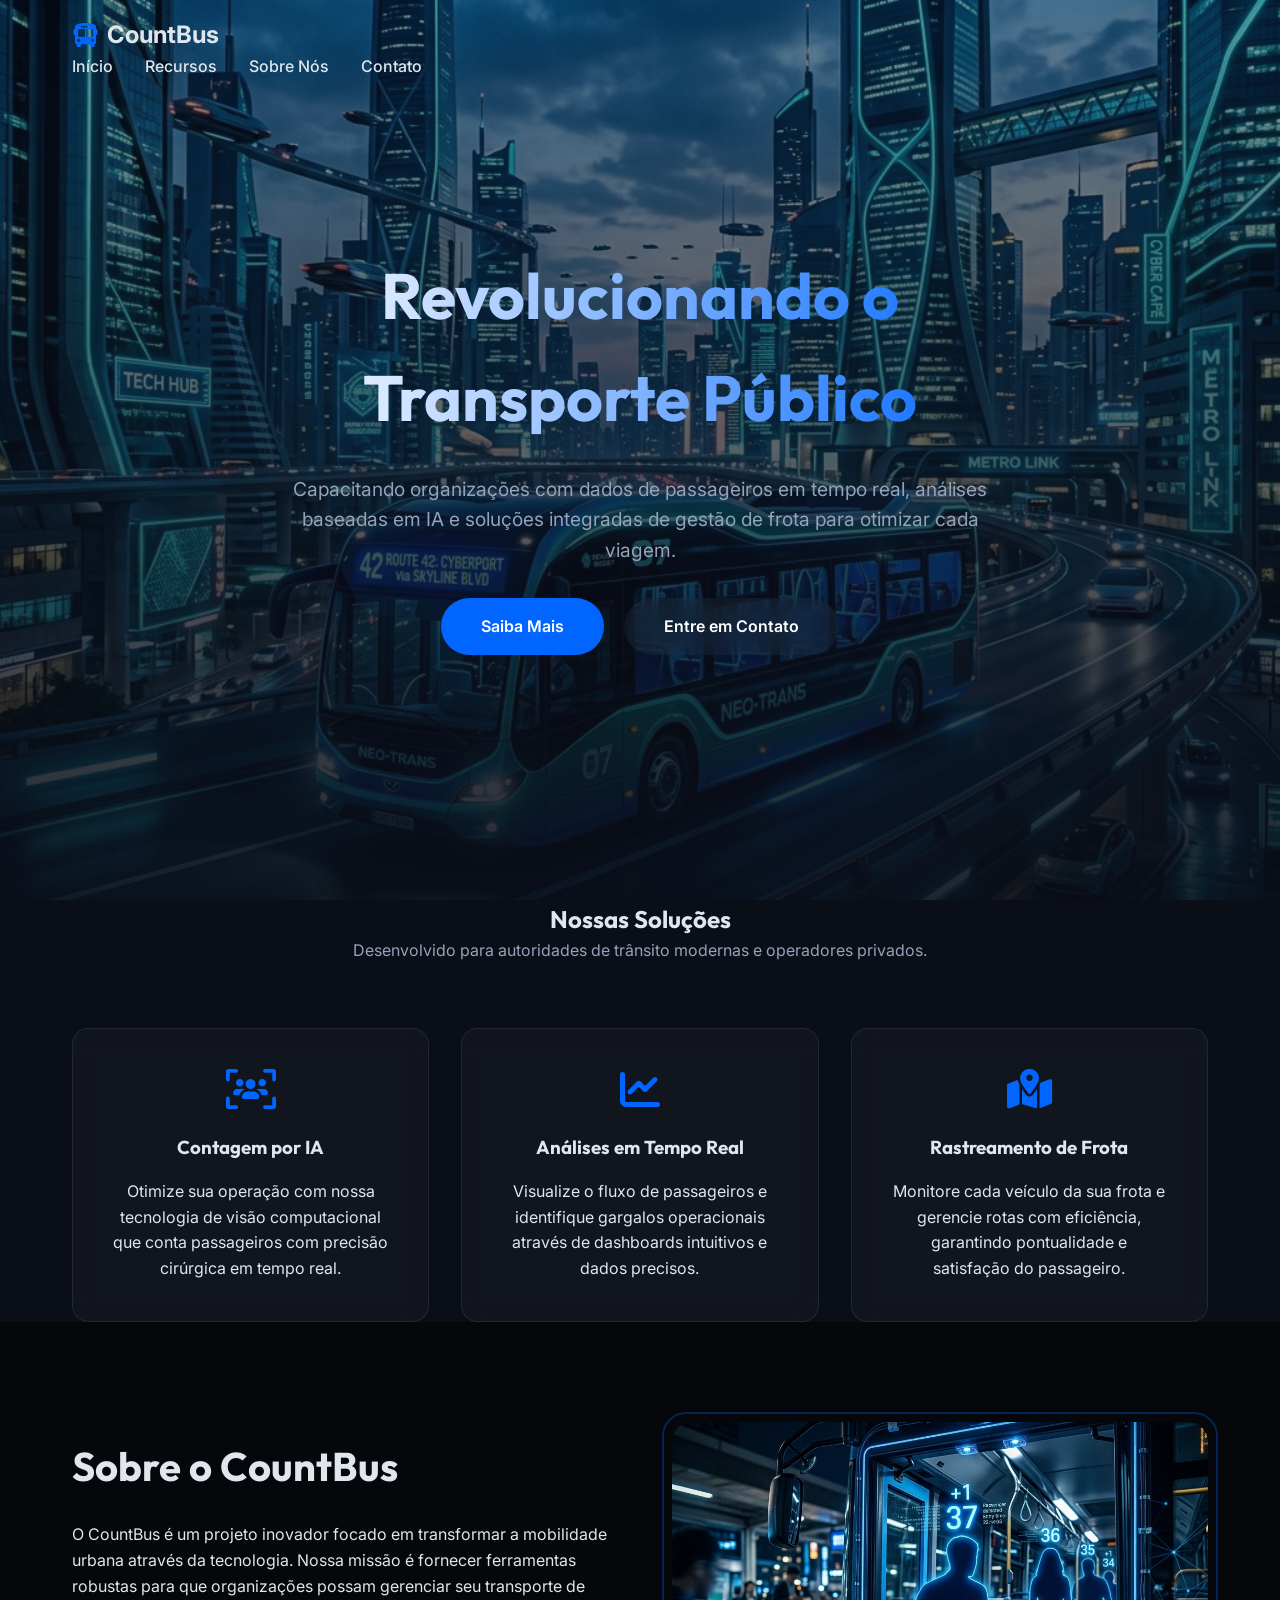
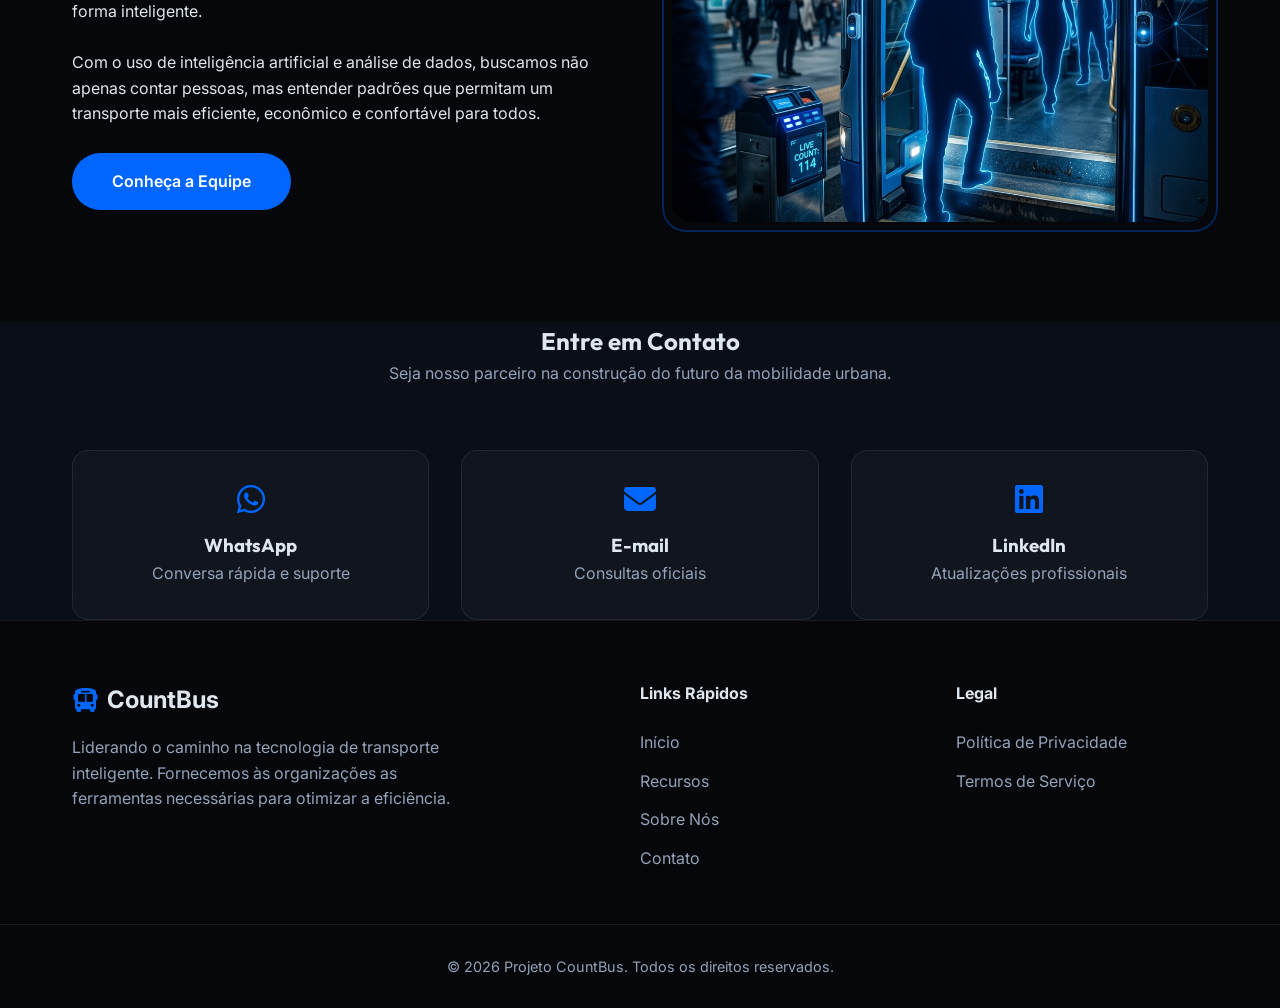
==== index.html @ d59d99fa "feat: initialize CountBus landing page with responsive design, scroll animations, and image carousel" ====
<!DOCTYPE html>
<html lang="pt-br">
<head>
    <meta charset="UTF-8">
    <meta name="viewport" content="width=device-width, initial-scale=1.0">
    <title>CountBus | Soluções Inteligentes de Passageiros para Organizações</title>
    <meta name="description" content="Soluções avançadas de contagem de passageiros e gestão de frotas para organizações de transporte.">
    <link rel="stylesheet" href="style.css">
    <!-- Font Awesome for Icons -->
    <link rel="stylesheet" href="https://cdnjs.cloudflare.com/ajax/libs/font-awesome/6.4.0/css/all.min.css">
</head>
<body>

    <header id="header">
        <div class="container nav">
            <a href="#" class="logo">
                <i class="fas fa-bus"></i>
                <span>Count<span>Bus</span></span>
            </a>
            <ul class="nav-links">
                <li><a href="#home">Início</a></li>
                <li><a href="#features">Recursos</a></li>
                <li><a href="#about">Sobre Nós</a></li>
                <li><a href="#contact">Contato</a></li>
            </ul>
        </div>
    </header>

    <section id="home" class="hero">
        <div class="carousel">
            <div class="carousel-inner">
                <div class="carousel-item active" style="background-image: url('assets/images/bus_tech_city.png')"></div>
                <div class="carousel-item" style="background-image: url('assets/images/dashboard_analytics.png')"></div>
                <div class="carousel-item" style="background-image: url('assets/images/smart_transport_concept.png')"></div>
            </div>
        </div>
        <div class="container hero-content">
            <h1>Revolucionando o Transporte Público</h1>
            <p>Capacitando organizações com dados de passageiros em tempo real, análises baseadas em IA e soluções integradas de gestão de frota para otimizar cada viagem.</p>
            <div class="hero-btns">
                <a href="#features" class="btn">Saiba Mais</a>
                <a href="#contact" class="btn glass" style="margin-left: 1rem; background: var(--glass-bg); color: #fff;">Entre em Contato</a>
            </div>
        </div>
    </section>

    <section id="features" class="container">
        <div style="text-align: center; margin-bottom: 4rem;">
            <h2>Nossas Soluções</h2>
            <p style="color: var(--text-muted);">Desenvolvido para autoridades de trânsito modernas e operadores privados.</p>
        </div>
        <div class="features-grid">
            <div class="feature-card glass">
                <i class="fas fa-users-viewfinder"></i>
                <h3>Contagem por IA</h3>
                <p>Otimize sua operação com nossa tecnologia de visão computacional que conta passageiros com precisão cirúrgica em tempo real.</p>
            </div>
            <div class="feature-card glass">
                <i class="fas fa-chart-line"></i>
                <h3>Análises em Tempo Real</h3>
                <p>Visualize o fluxo de passageiros e identifique gargalos operacionais através de dashboards intuitivos e dados precisos.</p>
            </div>
            <div class="feature-card glass">
                <i class="fas fa-map-location-dot"></i>
                <h3>Rastreamento de Frota</h3>
                <p>Monitore cada veículo da sua frota e gerencie rotas com eficiência, garantindo pontualidade e satisfação do passageiro.</p>
            </div>
        </div>
    </section>

    <section id="about" style="background: var(--darker-bg);">
        <div class="container about-content">
            <div class="about-text">
                <h2>Sobre o CountBus</h2>
                <p>O CountBus é um projeto inovador focado em transformar a mobilidade urbana através da tecnologia. Nossa missão é fornecer ferramentas robustas para que organizações possam gerenciar seu transporte de forma inteligente.</p>
                <br>
                <p>Com o uso de inteligência artificial e análise de dados, buscamos não apenas contar pessoas, mas entender padrões que permitam um transporte mais eficiente, econômico e confortável para todos.</p>
                <br>
                <a href="#contact" class="btn">Conheça a Equipe</a>
            </div>
            <div class="about-image"></div>
        </div>
    </section>

    <section id="contact" class="container">
        <div style="text-align: center; margin-bottom: 4rem;">
            <h2>Entre em Contato</h2>
            <p style="color: var(--text-muted);">Seja nosso parceiro na construção do futuro da mobilidade urbana.</p>
        </div>
        <div class="contact-container">
            <a href="https://wa.me/5511917652794" class="contact-item glass">
                <i class="fab fa-whatsapp"></i>
                <h3>WhatsApp</h3>
                <p style="color: var(--text-muted);">Conversa rápida e suporte</p>
            </a>
            <a href="mailto:count4bus@gmail.com" class="contact-item glass">
                <i class="fas fa-envelope"></i>
                <h3>E-mail</h3>
                <p style="color: var(--text-muted);">Consultas oficiais</p>
            </a>
            <a href="https://www.linkedin.com/in/countbus-undefined-3187743b8/" class="contact-item glass" target="_blank">
                <i class="fab fa-linkedin"></i>
                <h3>LinkedIn</h3>
                <p style="color: var(--text-muted);">Atualizações profissionais</p>
            </a>
        </div>
    </section>

    <footer>
        <div class="container footer-content">
            <div class="footer-info">
                <a href="#" class="logo">
                    <i class="fas fa-bus"></i>
                    <span>Count<span>Bus</span></span>
                </a>
                <p>Liderando o caminho na tecnologia de transporte inteligente. Fornecemos às organizações as ferramentas necessárias para otimizar a eficiência.</p>
            </div>
            <div class="footer-links">
                <h4>Links Rápidos</h4>
                <ul>
                    <li><a href="#home">Início</a></li>
                    <li><a href="#features">Recursos</a></li>
                    <li><a href="#about">Sobre Nós</a></li>
                    <li><a href="#contact">Contato</a></li>
                </ul>
            </div>
            <div class="footer-links">
                <h4>Legal</h4>
                <ul>
                    <li><a href="#">Política de Privacidade</a></li>
                    <li><a href="#">Termos de Serviço</a></li>
                </ul>
            </div>
        </div>
        <div class="footer-bottom">
            <p>&copy; 2026 Projeto CountBus. Todos os direitos reservados.</p>
        </div>
    </footer>

    <script src="script.js"></script>
</body>
</html>
---- style.css ----
@import url('https://fonts.googleapis.com/css2?family=Inter:wght@300;400;600;700&family=Outfit:wght@400;700&display=swap');

:root {
    --primary-blue: #0066ff;
    --secondary-blue: #00d4ff;
    --dark-bg: #0a0e17;
    --darker-bg: #05070a;
    --text-main: #e0e6ed;
    --text-muted: #94a3b8;
    --glass-bg: rgba(255, 255, 255, 0.03);
    --glass-border: rgba(255, 255, 255, 0.08);
    --transition: all 0.3s cubic-bezier(0.4, 0, 0.2, 1);
}

* {
    margin: 0;
    padding: 0;
    box-sizing: border-box;
}

body {
    font-family: 'Inter', sans-serif;
    background-color: var(--dark-bg);
    color: var(--text-main);
    line-height: 1.6;
    overflow-x: hidden;
}

h1, h2, h3 {
    font-family: 'Outfit', sans-serif;
    font-weight: 700;
}

/* Glassmorphism Utility */
.glass {
    background: var(--glass-bg);
    backdrop-filter: blur(12px);
    -webkit-backdrop-filter: blur(12px);
    border: 1px solid var(--glass-border);
    border-radius: 16px;
}

/* Layout */
.container {
    max-width: 1200px;
    margin: 0 auto;
    padding: 0 2rem;
}

section {
    padding: 100px 0;
}

/* Header */
header {
    position: fixed;
    top: 0;
    width: 100%;
    z-index: 1000;
    padding: 1rem 0;
    transition: var(--transition);
}

header.scrolled {
    background: rgba(10, 14, 23, 0.8);
    backdrop-filter: blur(10px);
    padding: 0.8rem 0;
    border-bottom: 1px solid var(--glass-border);
}

nav {
    display: flex;
    justify-content: space-between;
    align-items: center;
}

.logo {
    font-size: 1.5rem;
    font-weight: 700;
    color: var(--primary-blue);
    text-decoration: none;
    display: flex;
    align-items: center;
    gap: 0.5rem;
}

.logo span {
    color: var(--text-main);
}

.nav-links {
    display: flex;
    gap: 2rem;
    list-style: none;
}

.nav-links a {
    text-decoration: none;
    color: var(--text-main);
    font-weight: 500;
    transition: var(--transition);
}

.nav-links a:hover {
    color: var(--primary-blue);
}

/* Hero & Carousel */
.hero {
    height: 100vh;
    position: relative;
    overflow: hidden;
    display: flex;
    align-items: center;
    justify-content: center;
    text-align: center;
}

.carousel {
    position: absolute;
    top: 0;
    left: 0;
    width: 100%;
    height: 100%;
    z-index: -1;
}

.carousel-inner {
    width: 100%;
    height: 100%;
    position: relative;
}

.carousel-item {
    position: absolute;
    top: 0;
    left: 0;
    width: 100%;
    height: 100%;
    opacity: 0;
    transition: opacity 1s ease-in-out;
    background-size: cover;
    background-position: center;
}

.carousel-item.active {
    opacity: 1;
}

.carousel-item::after {
    content: '';
    position: absolute;
    top: 0;
    left: 0;
    width: 100%;
    height: 100%;
    background: linear-gradient(to bottom, rgba(10, 14, 23, 0.4), rgba(10, 14, 23, 0.9));
}

.hero-content {
    max-width: 800px;
}

.hero h1 {
    font-size: 4rem;
    margin-bottom: 1.5rem;
    background: linear-gradient(to right, #fff, var(--primary-blue));
    -webkit-background-clip: text;
    -webkit-text-fill-color: transparent;
}

.hero p {
    font-size: 1.2rem;
    color: var(--text-muted);
    margin-bottom: 2rem;
}

.btn {
    display: inline-block;
    padding: 1rem 2.5rem;
    background: var(--primary-blue);
    color: white;
    text-decoration: none;
    border-radius: 50px;
    font-weight: 600;
    transition: var(--transition);
    border: none;
    cursor: pointer;
}

.btn:hover {
    background: var(--secondary-blue);
    transform: translateY(-3px);
    box-shadow: 0 10px 20px rgba(0, 102, 255, 0.2);
}

/* Features Section */
.features-grid {
    display: grid;
    grid-template-columns: repeat(auto-fit, minmax(300px, 1fr));
    gap: 2rem;
    margin-top: 4rem;
}

.feature-card {
    padding: 2.5rem;
    text-align: center;
    transition: var(--transition);
}

.feature-card:hover {
    transform: translateY(-10px);
    border-color: var(--primary-blue);
}

.feature-card i {
    font-size: 2.5rem;
    color: var(--primary-blue);
    margin-bottom: 1.5rem;
}

.feature-card h3 {
    margin-bottom: 1rem;
}

/* About Us Section */
.about-content {
    display: grid;
    grid-template-columns: 1fr 1fr;
    gap: 4rem;
    align-items: center;
}

.about-text h2 {
    font-size: 2.5rem;
    margin-bottom: 1.5rem;
}

.about-image {
    width: 100%;
    height: 400px;
    border-radius: 20px;
    background: url('assets/images/smart_transport_concept.png') center/cover;
    position: relative;
}

.about-image::before {
    content: '';
    position: absolute;
    inset: -10px;
    border: 2px solid var(--primary-blue);
    border-radius: 24px;
    opacity: 0.3;
}

/* Contact Section */
.contact-container {
    display: grid;
    grid-template-columns: repeat(auto-fit, minmax(250px, 1fr));
    gap: 2rem;
    margin-top: 3rem;
}

.contact-item {
    display: flex;
    flex-direction: column;
    align-items: center;
    padding: 2rem;
    text-decoration: none;
    color: inherit;
    transition: var(--transition);
}

.contact-item i {
    font-size: 2rem;
    margin-bottom: 1rem;
    color: var(--primary-blue);
}

.contact-item:hover {
    background: rgba(255, 255, 255, 0.05);
    border-color: var(--primary-blue);
}

/* Footer */
footer {
    background: var(--darker-bg);
    padding: 60px 0 30px;
    border-top: 1px solid var(--glass-border);
}

.footer-content {
    display: grid;
    grid-template-columns: 2fr 1fr 1fr;
    gap: 4rem;
    margin-bottom: 40px;
}

.footer-info p {
    color: var(--text-muted);
    margin-top: 1rem;
    max-width: 400px;
}

.footer-links h4 {
    margin-bottom: 1.5rem;
}

.footer-links ul {
    list-style: none;
}

.footer-links li {
    margin-bottom: 0.8rem;
}

.footer-links a {
    color: var(--text-muted);
    text-decoration: none;
    transition: var(--transition);
}

.footer-links a:hover {
    color: var(--primary-blue);
}

.footer-bottom {
    text-align: center;
    padding-top: 30px;
    border-top: 1px solid var(--glass-border);
    color: var(--text-muted);
    font-size: 0.9rem;
}

/* Responsive */
@media (max-width: 768px) {
    .hero h1 {
        font-size: 2.5rem;
    }
    
    .about-content {
        grid-template-columns: 1fr;
    }
    
    .nav-links {
        display: none;
    }
    
    .container {
        padding: 0 1.5rem;
    }
}
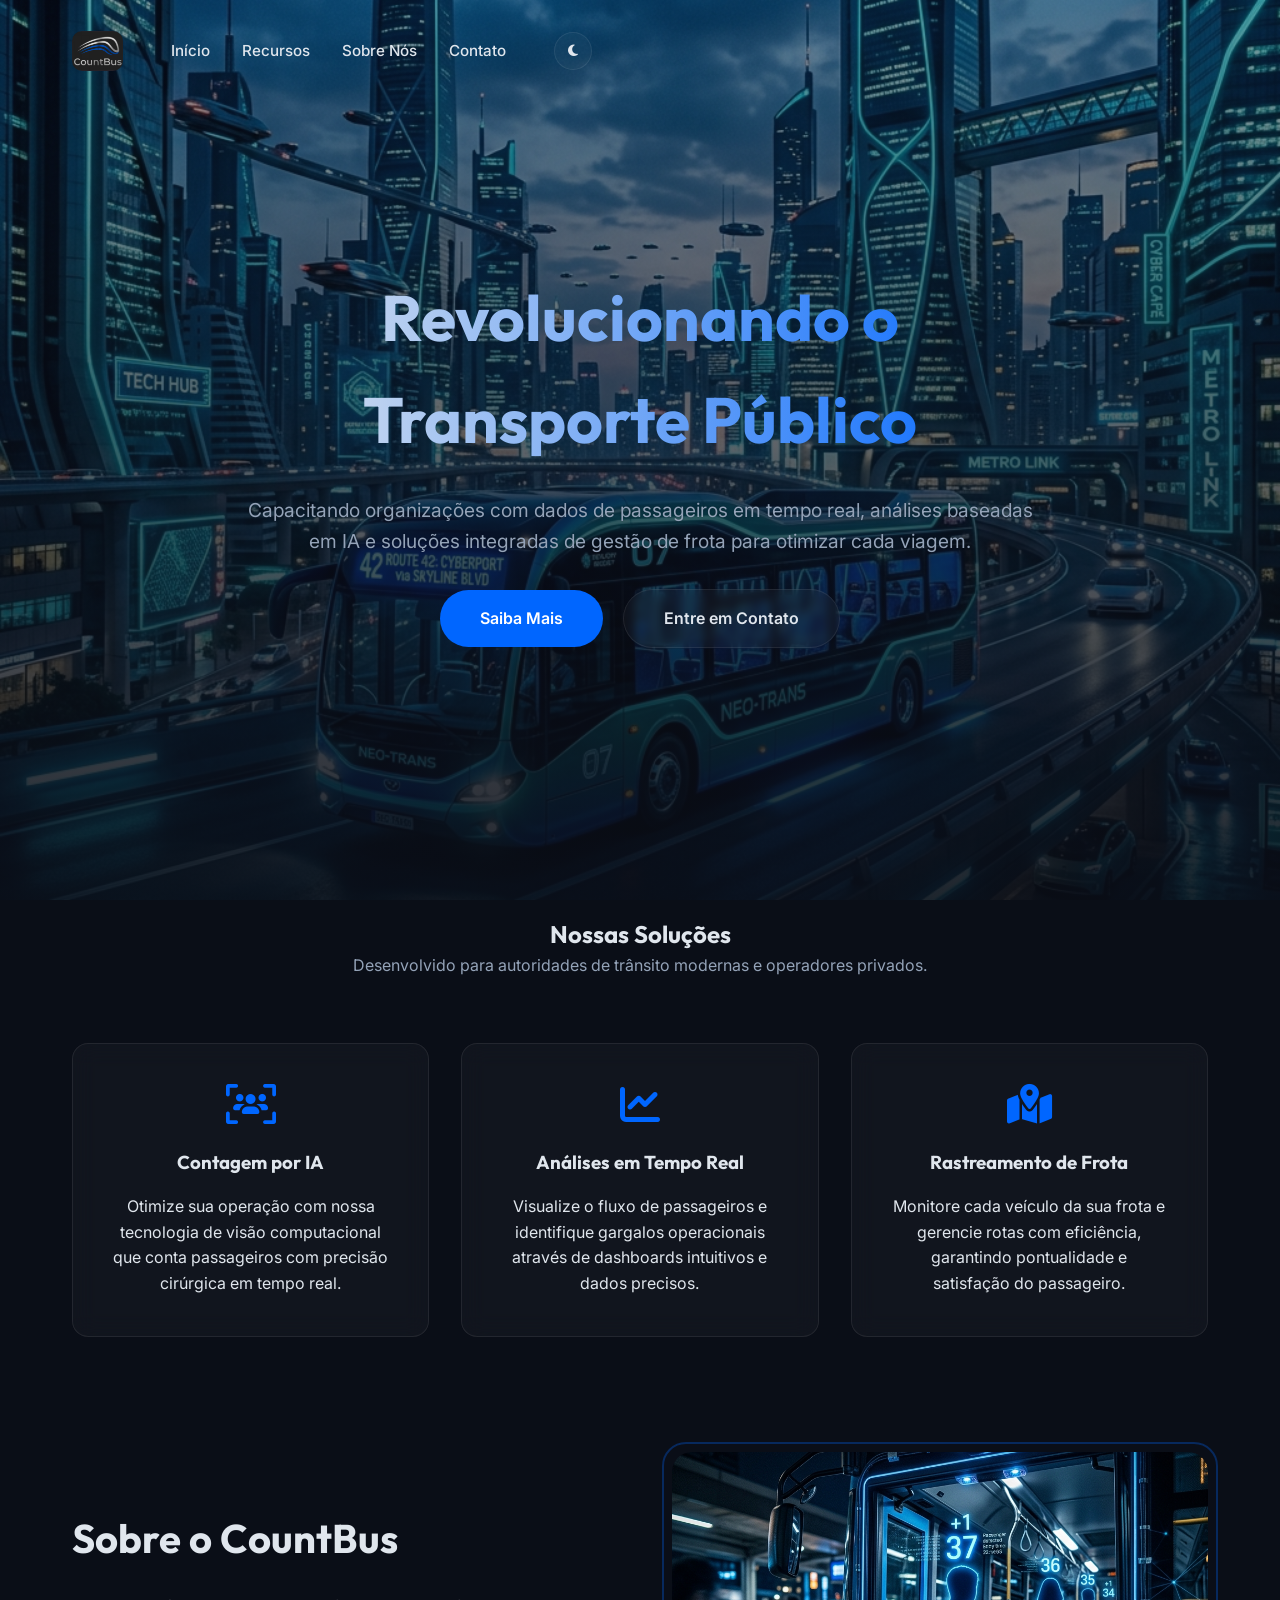
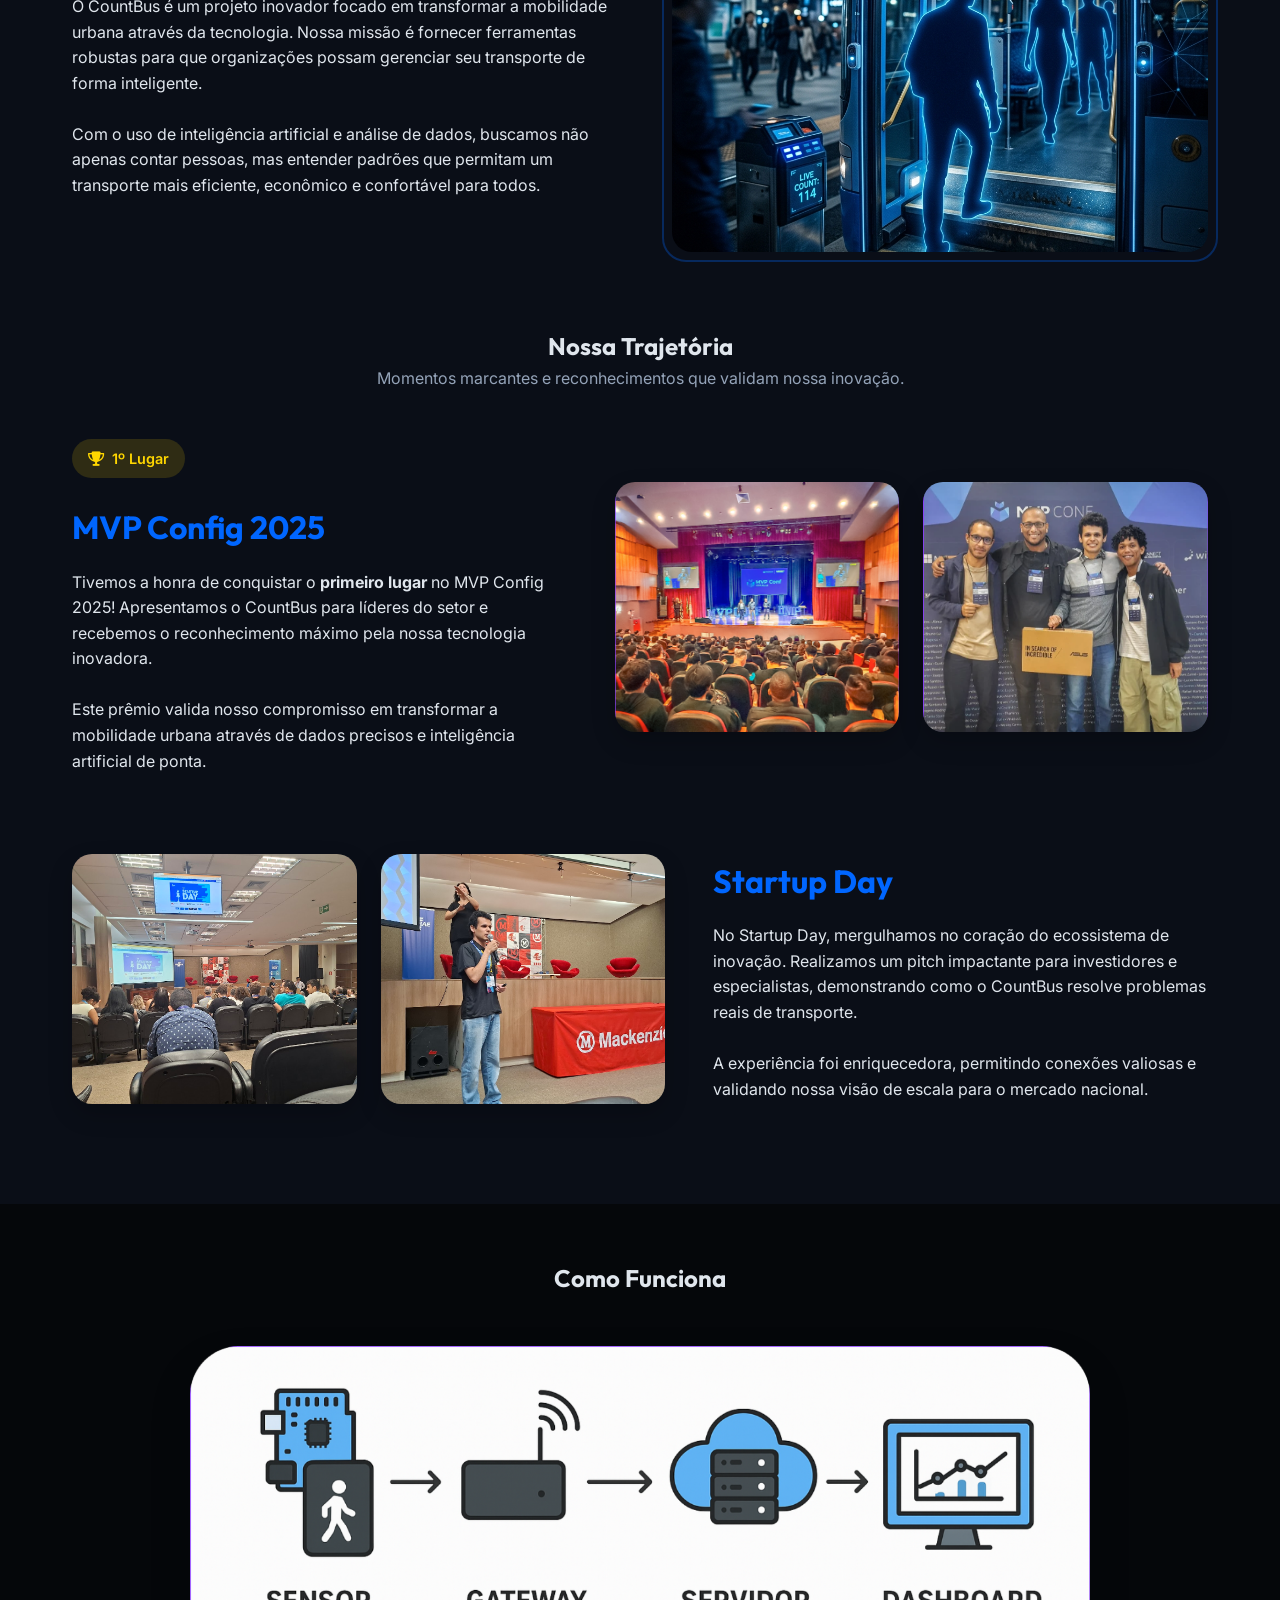
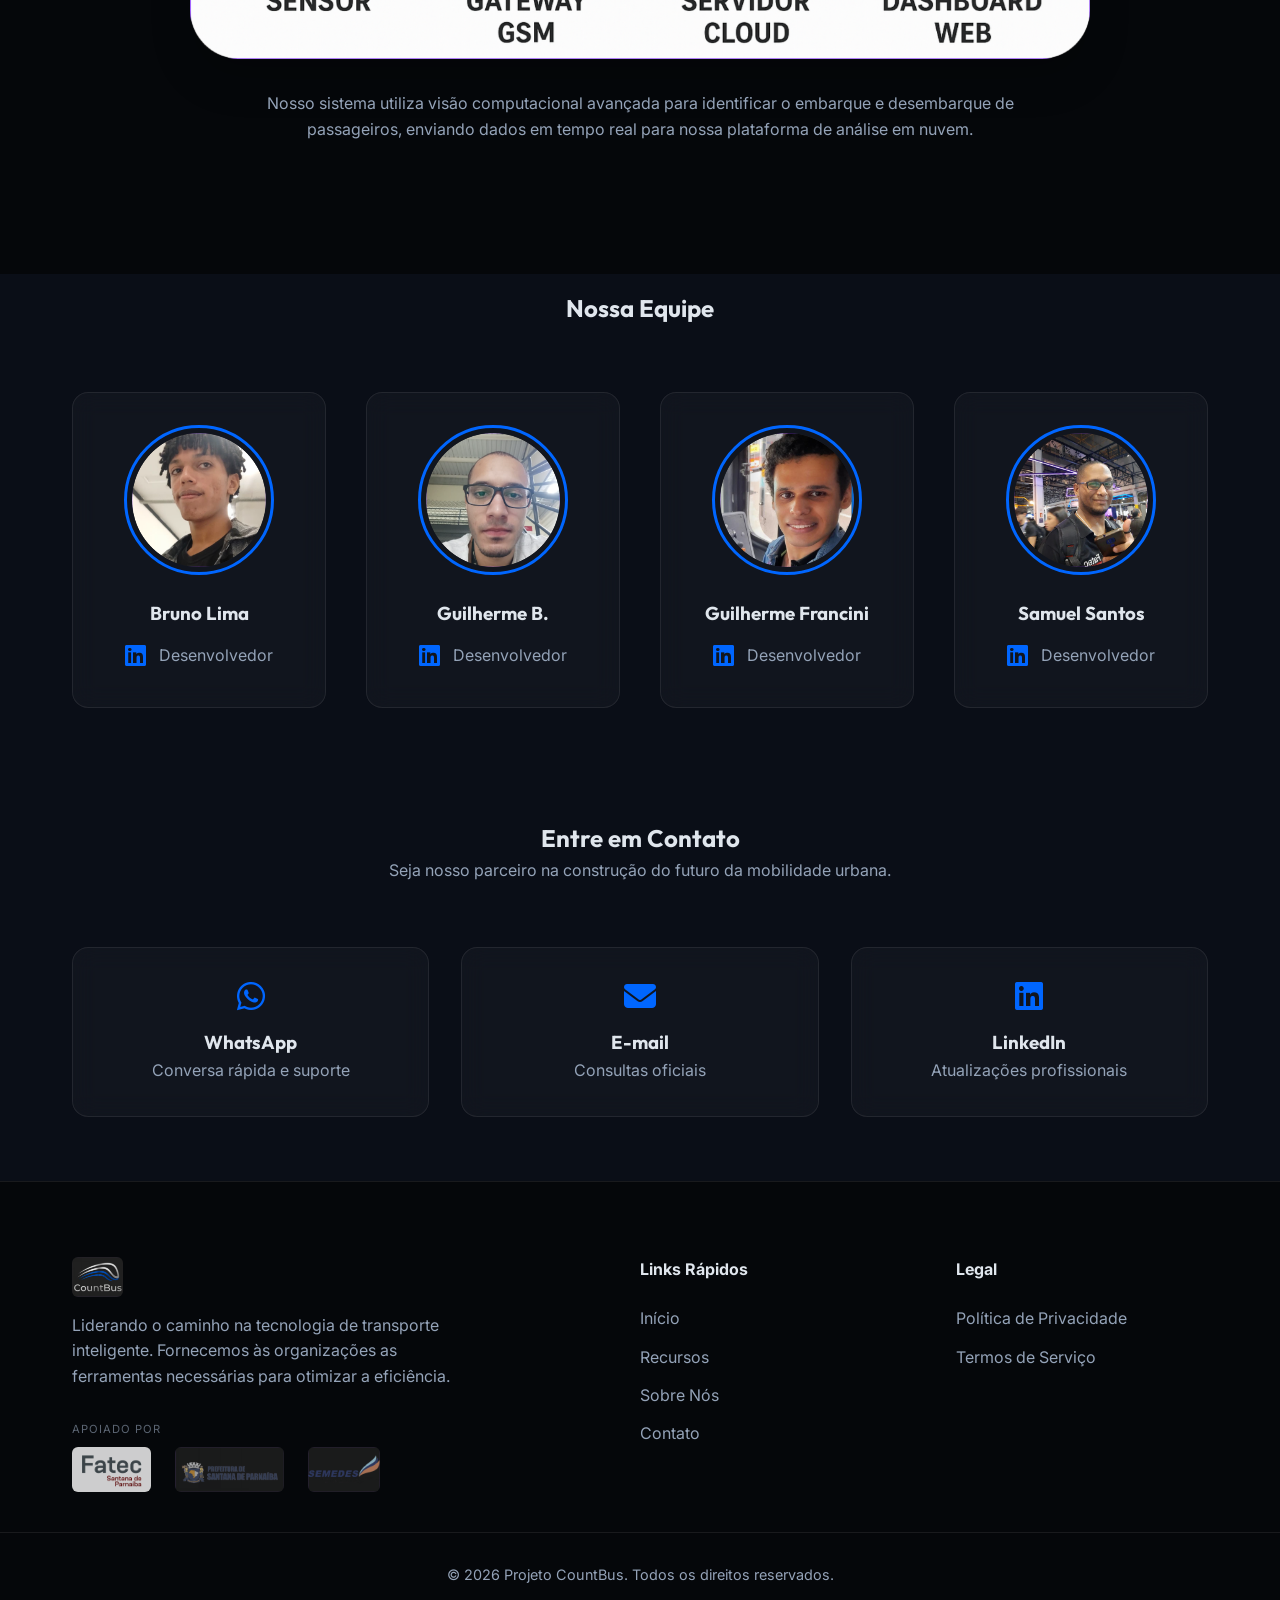
==== commit 038f845b: "feat: implement theme toggle, add new assets, and expand site content with team and event sections" ====
--- a/index.html
+++ b/index.html
@@ -13,16 +13,20 @@
 
     <header id="header">
         <div class="container nav">
-            <a href="#" class="logo">
-                <i class="fas fa-bus"></i>
-                <span>Count<span>Bus</span></span>
-            </a>
-            <ul class="nav-links">
-                <li><a href="#home">Início</a></li>
-                <li><a href="#features">Recursos</a></li>
-                <li><a href="#about">Sobre Nós</a></li>
-                <li><a href="#contact">Contato</a></li>
-            </ul>
+            <div style="display: flex; align-items: center; gap: 3rem;">
+                <a href="#" class="logo">
+                    <img src="assets/my_imgs/Logos/logo_countbus.png" alt="CountBus Logo" class="brand-logo">
+                </a>
+                <ul class="nav-links">
+                    <li><a href="#home">Início</a></li>
+                    <li><a href="#features">Recursos</a></li>
+                    <li><a href="#about">Sobre Nós</a></li>
+                    <li><a href="#contact">Contato</a></li>
+                </ul>
+                <button id="theme-toggle" class="theme-toggle" aria-label="Toggle Theme">
+                    <i class="fas fa-moon"></i>
+                </button>
+            </div>
         </div>
     </header>
 
@@ -39,7 +43,7 @@
             <p>Capacitando organizações com dados de passageiros em tempo real, análises baseadas em IA e soluções integradas de gestão de frota para otimizar cada viagem.</p>
             <div class="hero-btns">
                 <a href="#features" class="btn">Saiba Mais</a>
-                <a href="#contact" class="btn glass" style="margin-left: 1rem; background: var(--glass-bg); color: #fff;">Entre em Contato</a>
+                <a href="#contact" class="btn glass" style="margin-left: 1rem;">Entre em Contato</a>
             </div>
         </div>
     </section>
@@ -68,26 +72,126 @@
         </div>
     </section>
 
-    <section id="about" style="background: var(--darker-bg);">
+    <section id="about" style="padding-bottom: 40px;">
         <div class="container about-content">
             <div class="about-text">
                 <h2>Sobre o CountBus</h2>
                 <p>O CountBus é um projeto inovador focado em transformar a mobilidade urbana através da tecnologia. Nossa missão é fornecer ferramentas robustas para que organizações possam gerenciar seu transporte de forma inteligente.</p>
                 <br>
                 <p>Com o uso de inteligência artificial e análise de dados, buscamos não apenas contar pessoas, mas entender padrões que permitam um transporte mais eficiente, econômico e confortável para todos.</p>
-                <br>
-                <a href="#contact" class="btn">Conheça a Equipe</a>
-            </div>
-            <div class="about-image"></div>
-        </div>
-    </section>
+            </div>
+            <div class="about-image" style="background-image: url('assets/images/smart_transport_concept.png');"></div>
+        </div>
+    </section>
+
+
+    <section id="events" style="padding-top: 20px; padding-bottom: 20px;">
+        <div class="container">
+            <div style="text-align: center; margin-bottom: 3rem;">
+                <h2>Nossa Trajetória</h2>
+                <p style="color: var(--text-muted);">Momentos marcantes e reconhecimentos que validam nossa inovação.</p>
+            </div>
+            
+            <!-- Event 1: MVP Config -->
+            <div class="event-block">
+                <div class="event-text">
+                    <div class="medal-tag">
+                        <i class="fas fa-trophy"></i> 1º Lugar
+                    </div>
+                    <h3>MVP Config 2025</h3>
+                    <p>Tivemos a honra de conquistar o <strong>primeiro lugar</strong> no MVP Config 2025! Apresentamos o CountBus para líderes do setor e recebemos o reconhecimento máximo pela nossa tecnologia inovadora.</p>
+                    <br>
+                    <p>Este prêmio valida nosso compromisso em transformar a mobilidade urbana através de dados precisos e inteligência artificial de ponta.</p>
+                </div>
+                <div class="event-gallery">
+                    <img src="assets/my_imgs/Eventos/mvp_config_2025.png" alt="Apresentação no evento">
+                    <img src="assets/my_imgs/Eventos/mvp_config_2025_champions.png" alt="Campeões do MVP Config 2025">
+                </div>
+            </div>
+
+            <!-- Event 2: Startup Day -->
+            <div class="event-block reverse">
+                <div class="event-text">
+                    <h3>Startup Day</h3>
+                    <p>No Startup Day, mergulhamos no coração do ecossistema de inovação. Realizamos um pitch impactante para investidores e especialistas, demonstrando como o CountBus resolve problemas reais de transporte.</p>
+                    <br>
+                    <p>A experiência foi enriquecedora, permitindo conexões valiosas e validando nossa visão de escala para o mercado nacional.</p>
+                </div>
+                <div class="event-gallery">
+                    <img src="assets/my_imgs/Eventos/StartupDay.jpg" alt="Equipe no Startup Day">
+                    <img src="assets/my_imgs/Eventos/StartupDay_pitch.jpg" alt="Pitch para investidores">
+                </div>
+            </div>
+        </div>
+    </section>
+
+    <section id="process" style="background: var(--bg-alt); padding-top: 40px;">
+        <div class="container process-content">
+            <div style="text-align: center; margin-bottom: 3rem;">
+                <h2>Como Funciona</h2>
+            </div>
+            <img src="assets/my_imgs/esquema.png" alt="Esquema de Funcionamento CountBus" class="process-image">
+            <p style="max-width: 800px; margin: 2rem auto; color: var(--text-muted);">
+                Nosso sistema utiliza visão computacional avançada para identificar o embarque e desembarque de passageiros, enviando dados em tempo real para nossa plataforma de análise em nuvem.
+            </p>
+        </div>
+    </section>
+
+    <section id="team" class="container" style="margin-bottom: 6rem;">
+        <div style="text-align: center; margin-bottom: 3rem;">
+            <h2>Nossa Equipe</h2>
+        </div>
+        <div class="team-grid">
+            <div class="team-card glass">
+                <div class="team-img-wrapper">
+                    <img src="assets/my_imgs/Integrantes/Bruno.png" alt="Bruno Lima">
+                </div>
+                <h3>Bruno Lima</h3>
+                <p style="color: var(--text-muted); display: flex; align-items: center; justify-content: center; gap: 0.8rem;">
+                    <a href="https://www.linkedin.com/in/bruno-lima-66b73618b/" target="_blank" class="linkedin-link"><i class="fab fa-linkedin"></i></a>
+                    Desenvolvedor
+                </p>
+            </div>
+            <div class="team-card glass">
+                <div class="team-img-wrapper">
+                    <img src="assets/my_imgs/Integrantes/GuiB.png" alt="Guilherme B.">
+                </div>
+                <h3>Guilherme B.</h3>
+                <p style="color: var(--text-muted); display: flex; align-items: center; justify-content: center; gap: 0.8rem;">
+                    <a href="https://www.linkedin.com/in/guilherme-b-b3905229b/" target="_blank" class="linkedin-link"><i class="fab fa-linkedin"></i></a>
+                    Desenvolvedor
+                </p>
+            </div>
+            <div class="team-card glass">
+                <div class="team-img-wrapper">
+                    <img src="assets/my_imgs/Integrantes/GuiF.png" alt="Guilherme Francini">
+                </div>
+                <h3>Guilherme Francini</h3>
+                <p style="color: var(--text-muted); display: flex; align-items: center; justify-content: center; gap: 0.8rem;">
+                    <a href="https://www.linkedin.com/in/guilherme-francini-21sss/" target="_blank" class="linkedin-link"><i class="fab fa-linkedin"></i></a>
+                    Desenvolvedor
+                </p>
+            </div>
+            <div class="team-card glass">
+                <div class="team-img-wrapper">
+                    <img src="assets/my_imgs/Integrantes/Samuel.png" alt="Samuel Santos">
+                </div>
+                <h3>Samuel Santos</h3>
+                <p style="color: var(--text-muted); display: flex; align-items: center; justify-content: center; gap: 0.8rem;">
+                    <a href="https://www.linkedin.com/in/samuel-r-dos-santos-b9a163161/" target="_blank" class="linkedin-link"><i class="fab fa-linkedin"></i></a>
+                    Desenvolvedor
+                </p>
+            </div>
+        </div>
+    </section>
+
 
     <section id="contact" class="container">
         <div style="text-align: center; margin-bottom: 4rem;">
             <h2>Entre em Contato</h2>
             <p style="color: var(--text-muted);">Seja nosso parceiro na construção do futuro da mobilidade urbana.</p>
         </div>
-        <div class="contact-container">
+           <div class="contact-container" style="margin-bottom: 4rem;">
             <a href="https://wa.me/5511917652794" class="contact-item glass">
                 <i class="fab fa-whatsapp"></i>
                 <h3>WhatsApp</h3>
@@ -106,14 +210,22 @@
         </div>
     </section>
 
+
     <footer>
         <div class="container footer-content">
             <div class="footer-info">
                 <a href="#" class="logo">
-                    <i class="fas fa-bus"></i>
-                    <span>Count<span>Bus</span></span>
+                    <img src="assets/my_imgs/Logos/logo_countbus.png" alt="CountBus Logo" style="height: 40px; width: auto; border-radius: 6px;">
                 </a>
                 <p>Liderando o caminho na tecnologia de transporte inteligente. Fornecemos às organizações as ferramentas necessárias para otimizar a eficiência.</p>
+                <div class="footer-apoios">
+                    <p style="font-size: 0.7rem; text-transform: uppercase; letter-spacing: 1px; margin-bottom: 0.5rem; opacity: 0.6;">Apoiado por</p>
+                    <div class="footer-apoios-grid">
+                        <img src="assets/my_imgs/Apoios/fatec.png" alt="Fatec">
+                        <img src="assets/my_imgs/Apoios/prefeitura.png" alt="Prefeitura">
+                        <img src="assets/my_imgs/Apoios/semedes.png" alt="Semedes">
+                    </div>
+                </div>
             </div>
             <div class="footer-links">
                 <h4>Links Rápidos</h4>
--- a/style.css
+++ b/style.css
@@ -3,13 +3,28 @@
 :root {
     --primary-blue: #0066ff;
     --secondary-blue: #00d4ff;
-    --dark-bg: #0a0e17;
-    --darker-bg: #05070a;
+    --transition: all 0.3s cubic-bezier(0.4, 0, 0.2, 1);
+
+    /* Theme Variables - Dark (Default) */
+    --bg-main: #0a0e17;
+    --bg-alt: #05070a;
     --text-main: #e0e6ed;
     --text-muted: #94a3b8;
     --glass-bg: rgba(255, 255, 255, 0.03);
     --glass-border: rgba(255, 255, 255, 0.08);
-    --transition: all 0.3s cubic-bezier(0.4, 0, 0.2, 1);
+    --hero-overlay: linear-gradient(to bottom, rgba(10, 14, 23, 0.4), rgba(10, 14, 23, 0.9));
+    --header-bg: rgba(10, 14, 23, 0.8);
+}
+
+[data-theme='light'] {
+    --bg-main: #f0f4f9;
+    --bg-alt: #dee7f0;
+    --text-main: #1e293b;
+    --text-muted: #576d85;
+    --glass-bg: rgba(0, 102, 255, 0.06);
+    --glass-border: rgba(0, 102, 255, 0.18);
+    --hero-overlay: linear-gradient(to bottom, rgba(240, 244, 249, 0.45), rgba(240, 244, 249, 0.92));
+    --header-bg: rgba(240, 244, 249, 0.88);
 }
 
 * {
@@ -20,7 +35,7 @@
 
 body {
     font-family: 'Inter', sans-serif;
-    background-color: var(--dark-bg);
+    background-color: var(--bg-main);
     color: var(--text-main);
     line-height: 1.6;
     overflow-x: hidden;
@@ -44,7 +59,7 @@
 .container {
     max-width: 1200px;
     margin: 0 auto;
-    padding: 0 2rem;
+    padding: 15px 2rem 0 2rem;
 }
 
 section {
@@ -62,7 +77,7 @@
 }
 
 header.scrolled {
-    background: rgba(10, 14, 23, 0.8);
+    background: var(--header-bg);
     backdrop-filter: blur(10px);
     padding: 0.8rem 0;
     border-bottom: 1px solid var(--glass-border);
@@ -74,8 +89,14 @@
     align-items: center;
 }
 
+.logo-wrapper {
+    display: flex;
+    align-items: center;
+    gap: 1.5rem;
+}
+
 .logo {
-    font-size: 1.5rem;
+    font-size: 1.8rem;
     font-weight: 700;
     color: var(--primary-blue);
     text-decoration: none;
@@ -84,8 +105,15 @@
     gap: 0.5rem;
 }
 
-.logo span {
-    color: var(--text-main);
+.brand-logo {
+    height: 70px;
+    width: auto;
+    border-radius: 10px;
+    transition: var(--transition);
+}
+
+header.scrolled .brand-logo {
+    height: 55px;
 }
 
 .nav-links {
@@ -98,11 +126,33 @@
     text-decoration: none;
     color: var(--text-main);
     font-weight: 500;
+    font-size: 0.95rem;
     transition: var(--transition);
 }
 
 .nav-links a:hover {
     color: var(--primary-blue);
+}
+
+/* Theme Toggle Button */
+.theme-toggle {
+    background: var(--glass-bg);
+    border: 1px solid var(--glass-border);
+    color: var(--text-main);
+    width: 38px;
+    height: 38px;
+    border-radius: 50%;
+    display: flex;
+    align-items: center;
+    justify-content: center;
+    cursor: pointer;
+    transition: var(--transition);
+}
+
+.theme-toggle:hover {
+    background: var(--primary-blue);
+    color: white;
+    transform: rotate(15deg);
 }
 
 /* Hero & Carousel */
@@ -154,24 +204,26 @@
     left: 0;
     width: 100%;
     height: 100%;
-    background: linear-gradient(to bottom, rgba(10, 14, 23, 0.4), rgba(10, 14, 23, 0.9));
+    background: var(--hero-overlay);
 }
 
 .hero-content {
-    max-width: 800px;
+    max-width: 850px;
 }
 
 .hero h1 {
     font-size: 4rem;
     margin-bottom: 1.5rem;
-    background: linear-gradient(to right, #fff, var(--primary-blue));
+    background: linear-gradient(to right, var(--text-main), var(--primary-blue));
     -webkit-background-clip: text;
+    background-clip: text;
     -webkit-text-fill-color: transparent;
 }
 
 .hero p {
     font-size: 1.2rem;
     color: var(--text-muted);
+    text-shadow: 0 0 2px rgba(0, 0, 0, 0.26);
     margin-bottom: 2rem;
 }
 
@@ -188,6 +240,13 @@
     cursor: pointer;
 }
 
+.btn.glass {
+    background: var(--glass-bg);
+    color: var(--text-main);
+    border: 1px solid var(--glass-border);
+    backdrop-filter: blur(5px);
+}
+
 .btn:hover {
     background: var(--secondary-blue);
     transform: translateY(-3px);
@@ -278,13 +337,13 @@
 }
 
 .contact-item:hover {
-    background: rgba(255, 255, 255, 0.05);
+    background: var(--glass-bg);
     border-color: var(--primary-blue);
 }
 
 /* Footer */
 footer {
-    background: var(--darker-bg);
+    background: var(--bg-alt);
     padding: 60px 0 30px;
     border-top: 1px solid var(--glass-border);
 }
@@ -300,6 +359,28 @@
     color: var(--text-muted);
     margin-top: 1rem;
     max-width: 400px;
+    margin-bottom: 2rem;
+}
+
+.footer-apoios-grid {
+    display: flex;
+    gap: 1.5rem;
+    align-items: center;
+}
+
+.footer-apoios-grid img {
+    height: 45px;
+    width: auto;
+    filter: grayscale(0.4);
+    opacity: 0.8;
+    transition: var(--transition);
+    border-radius: 6px;
+}
+
+.footer-apoios-grid img:hover {
+    filter: grayscale(0);
+    opacity: 1;
+    transform: scale(1.1);
 }
 
 .footer-links h4 {
@@ -332,8 +413,148 @@
     font-size: 0.9rem;
 }
 
+/* Process Section */
+.process-content {
+    text-align: center;
+}
+
+.process-image {
+    width: 100%;
+    max-width: 900px;
+    margin: 2rem auto;
+    border-radius: 48px;
+    box-shadow: 0 20px 40px rgba(0, 0, 0, 0.2);
+    display: block;
+}
+
+/* Team Section */
+.team-grid {
+    display: grid;
+    grid-template-columns: repeat(auto-fit, minmax(220px, 1fr));
+    gap: 2.5rem;
+    margin-top: 4rem;
+}
+
+.team-card {
+    text-align: center;
+    padding: 2rem;
+    transition: var(--transition);
+}
+
+.team-img-wrapper {
+    width: 150px;
+    height: 150px;
+    margin: 0 auto 1.5rem;
+    border-radius: 50%;
+    overflow: hidden;
+    border: 3px solid var(--primary-blue);
+    padding: 5px;
+}
+
+.team-img-wrapper img {
+    width: 100%;
+    height: 100%;
+    object-fit: cover;
+    border-radius: 50%;
+}
+
+.team-card h3 {
+    margin-bottom: 0.5rem;
+}
+
+.team-card .linkedin-link {
+    color: var(--primary-blue);
+    font-size: 1.5rem;
+    display: inline-block;
+    transition: var(--transition);
+}
+
+.team-card .linkedin-link:hover {
+    transform: scale(1.2);
+}
+
+/* Events Section */
+.event-block {
+    display: grid;
+    grid-template-columns: 1fr 1.2fr;
+    gap: 3rem;
+    align-items: center;
+    margin-bottom: 5rem;
+}
+
+.event-block.reverse {
+    grid-template-columns: 1.2fr 1fr;
+}
+
+.event-block.reverse .event-text {
+    grid-column: 2;
+}
+
+.event-block.reverse .event-gallery {
+    grid-column: 1;
+    grid-row: 1;
+}
+
+.event-gallery {
+    display: grid;
+    grid-template-columns: 1fr 1fr;
+    gap: 1.5rem;
+}
+
+.event-gallery img {
+    width: 100%;
+    height: 250px;
+    object-fit: cover;
+    border-radius: 20px;
+    box-shadow: 0 10px 25px rgba(0, 0, 0, 0.2);
+    transition: var(--transition);
+}
+
+.event-gallery img:hover {
+    transform: translateY(-5px) scale(1.02);
+}
+
+.event-text h3 {
+    font-size: 2rem;
+    margin-bottom: 1rem;
+    color: var(--primary-blue);
+}
+
+.event-text .medal-tag {
+    display: inline-flex;
+    align-items: center;
+    gap: 0.5rem;
+    background: rgba(255, 215, 0, 0.15);
+    color: #ffd700;
+    padding: 0.5rem 1rem;
+    border-radius: 50px;
+    font-weight: 600;
+    font-size: 0.9rem;
+    margin-bottom: 1.5rem;
+}
+
+/* Apoios Section (Deprecated - Moved to Footer) */
+.footer-apoios {
+    margin-top: 2rem;
+}
+
+/* Logo Enhancements */
+.logo img {
+    height: 40px;
+    width: auto;
+}
+
 /* Responsive */
 @media (max-width: 768px) {
+    .event-highlight {
+        grid-template-columns: 1fr;
+    }
+    
+    .team-grid {
+        grid-template-columns: repeat(auto-fit, minmax(150px, 1fr));
+        gap: 1.5rem;
+    }
+
     .hero h1 {
         font-size: 2.5rem;
     }
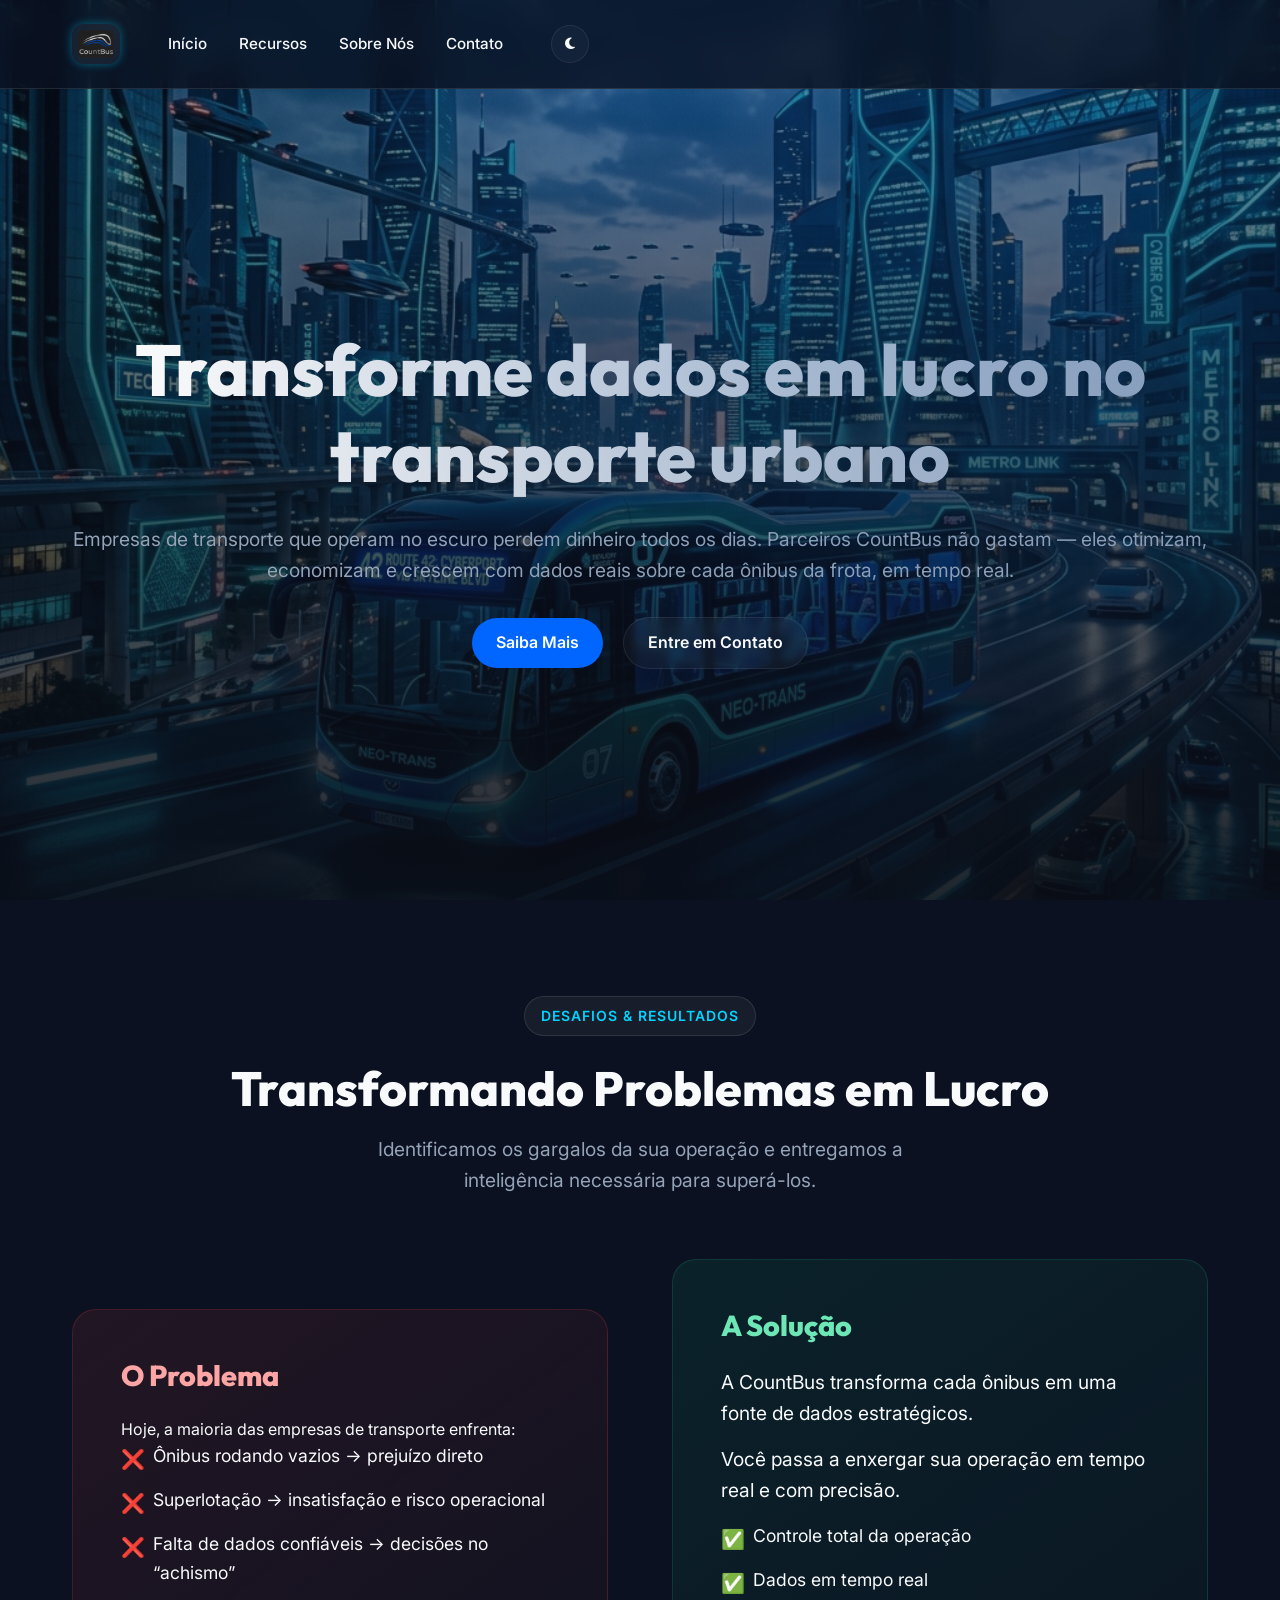
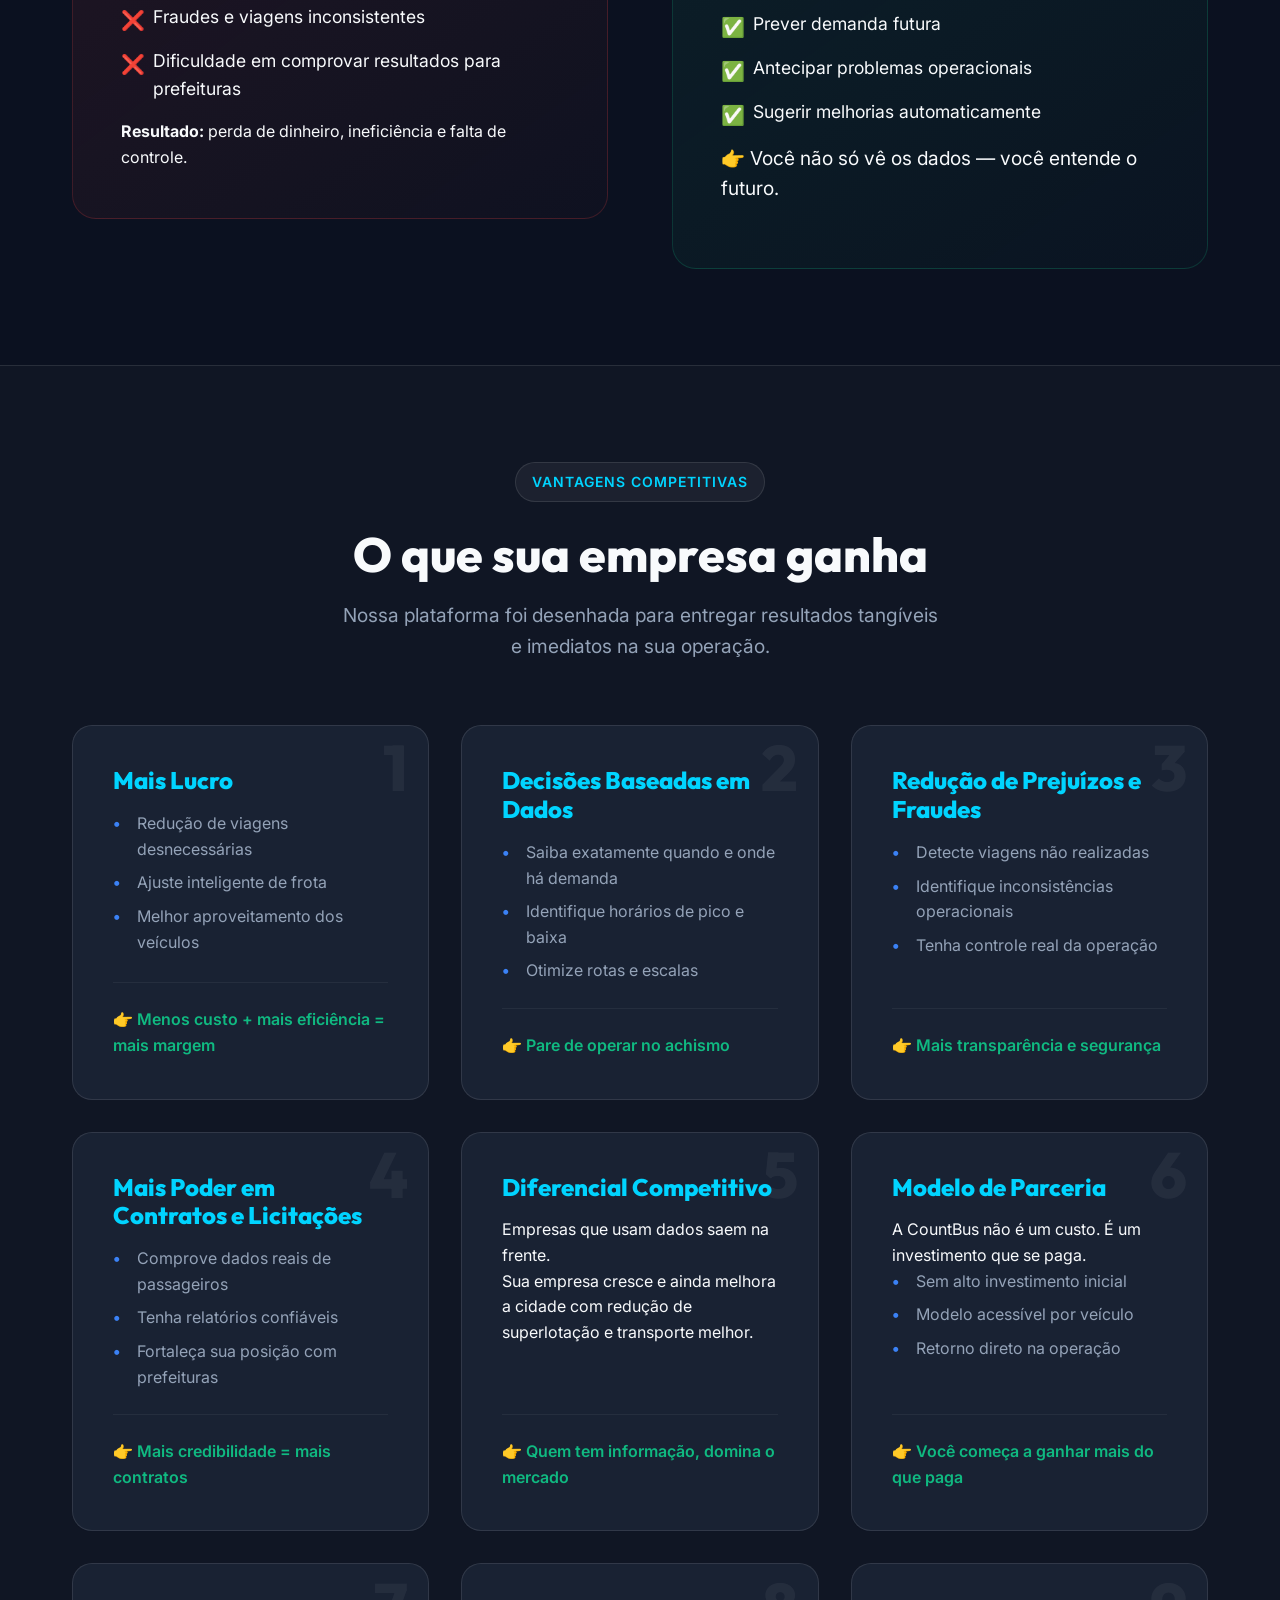
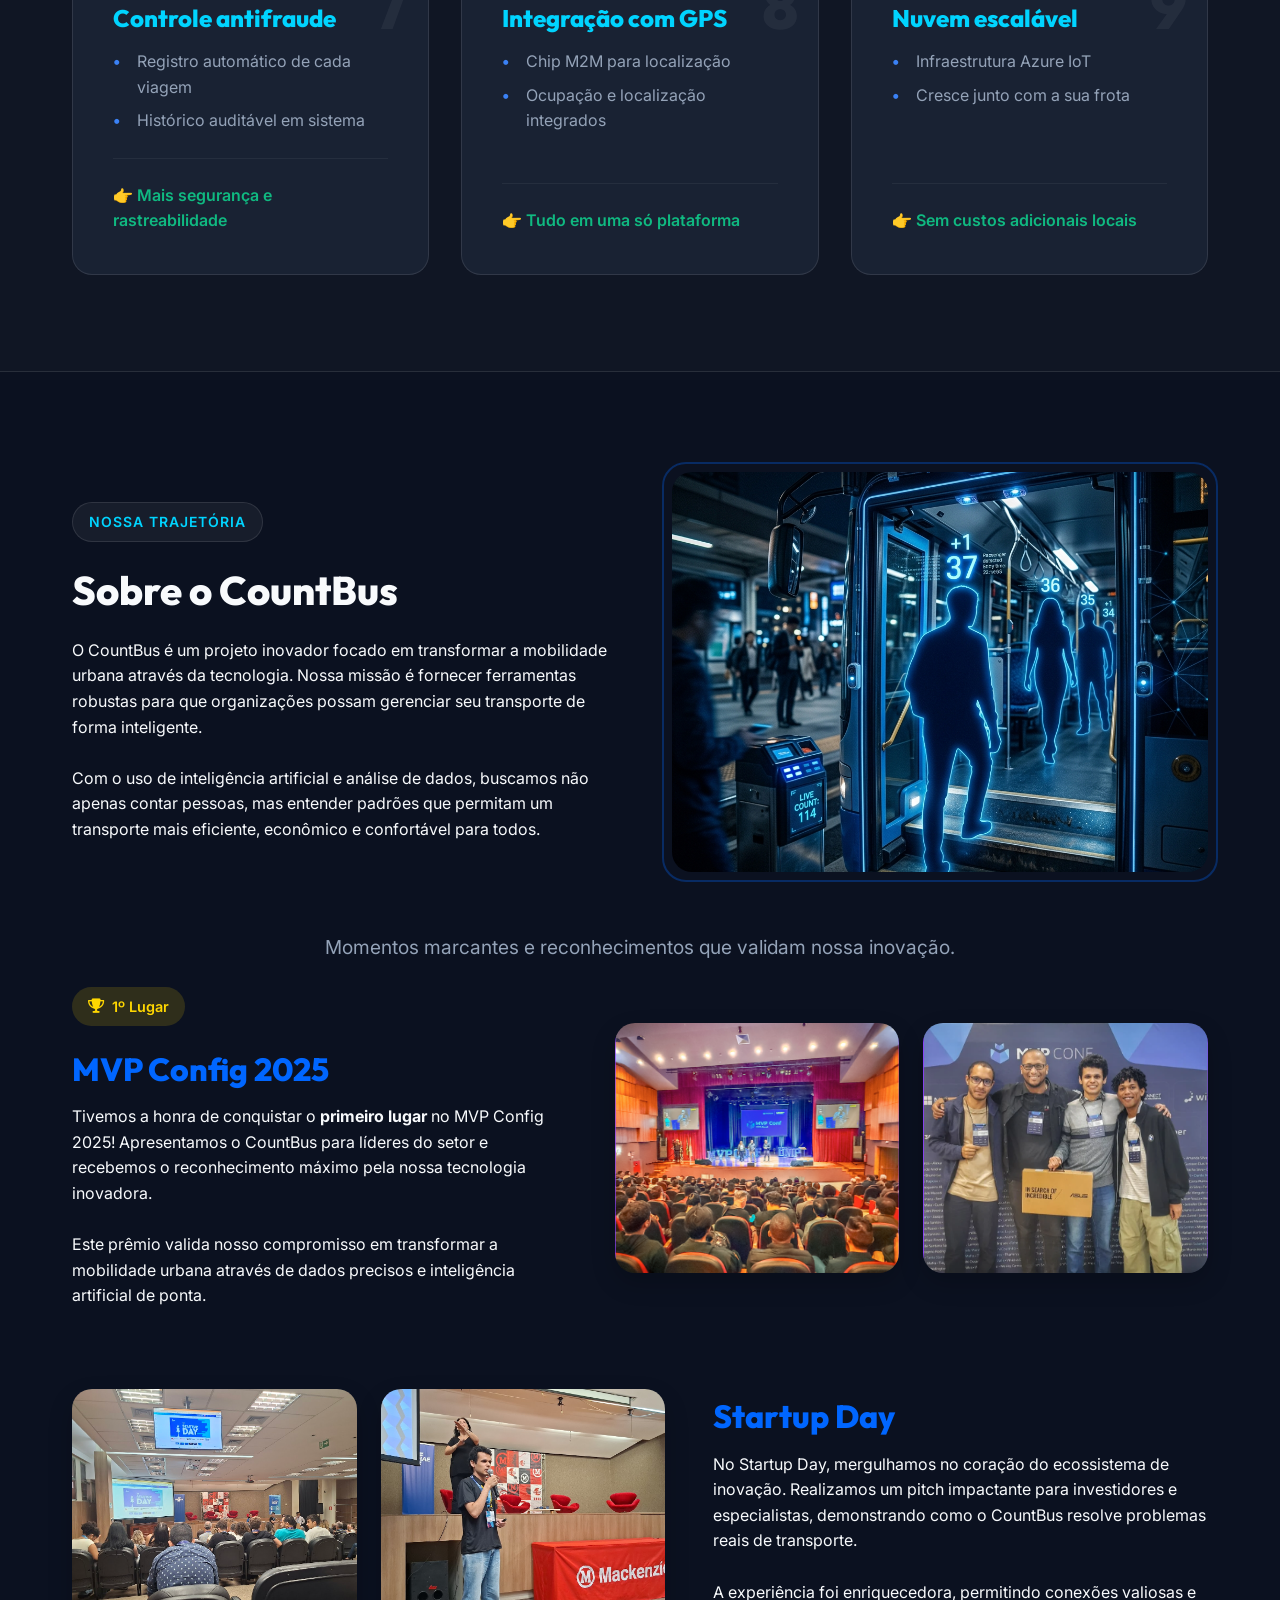
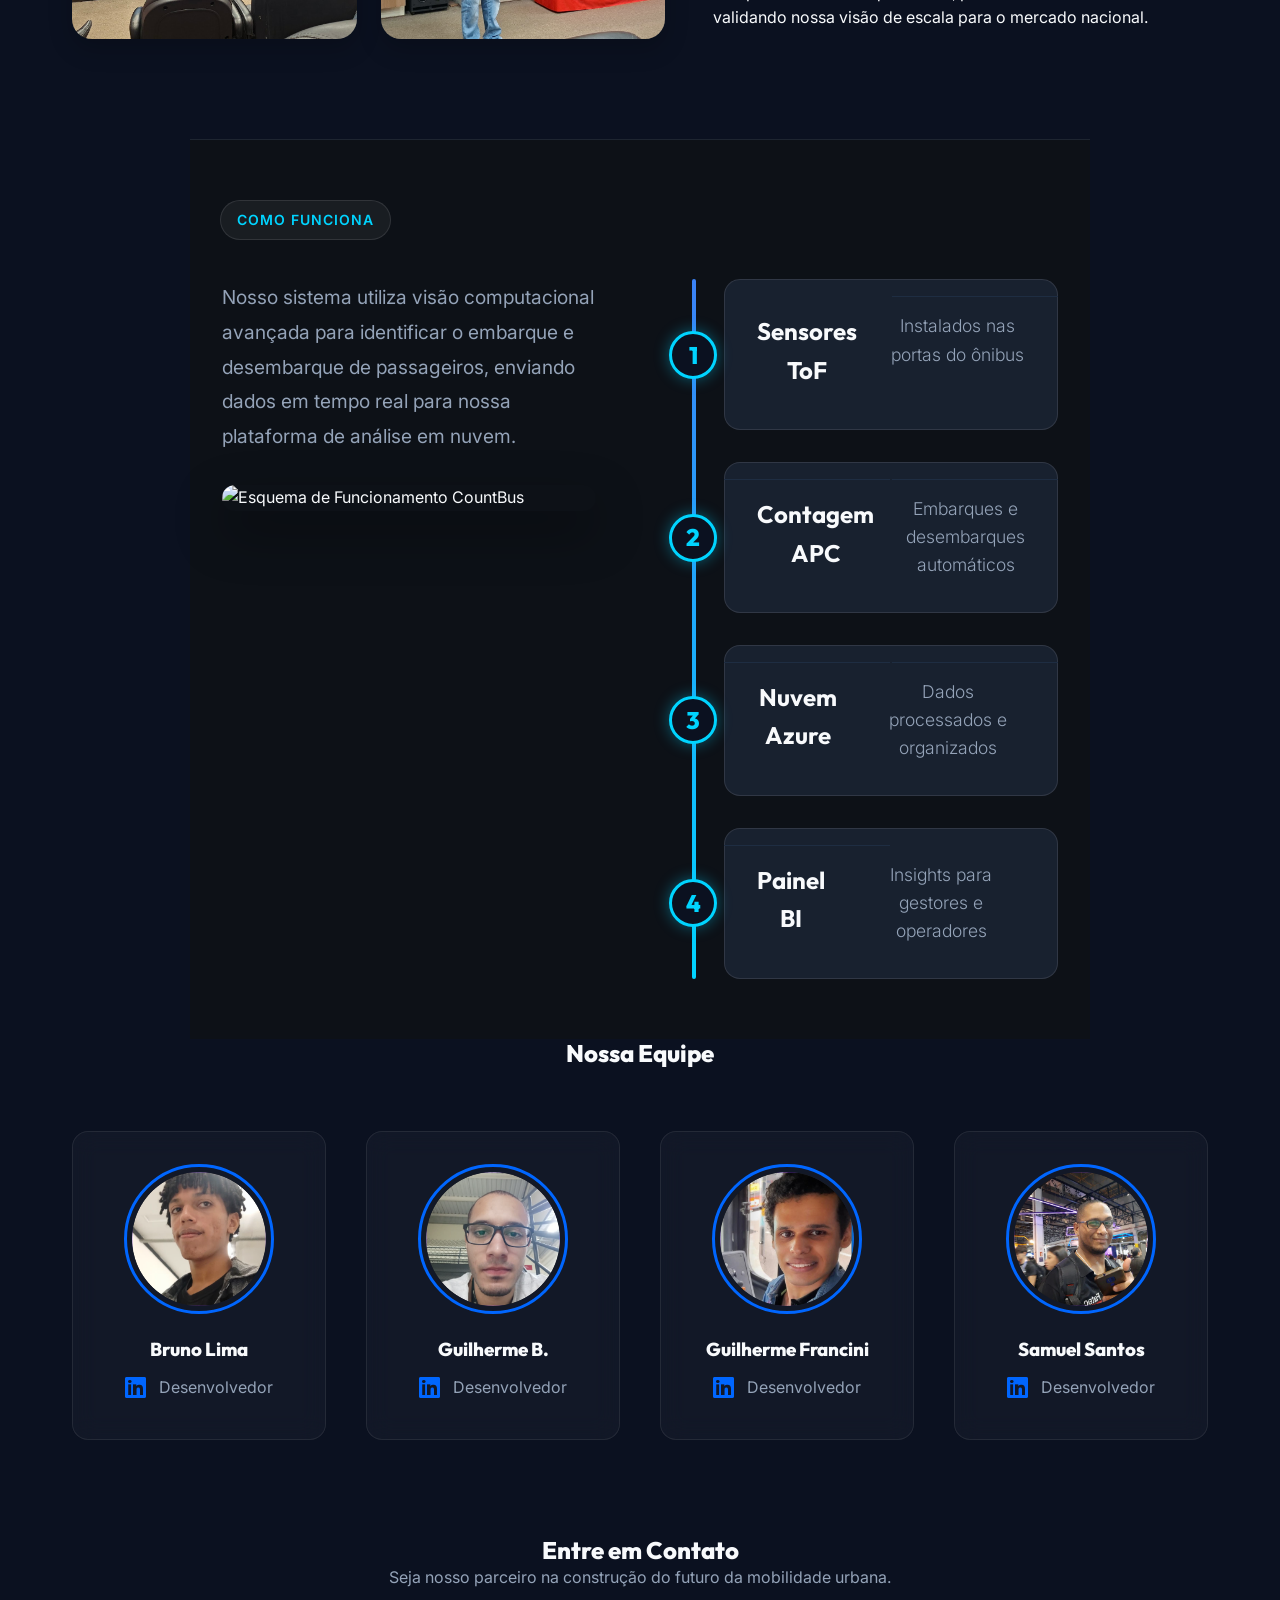
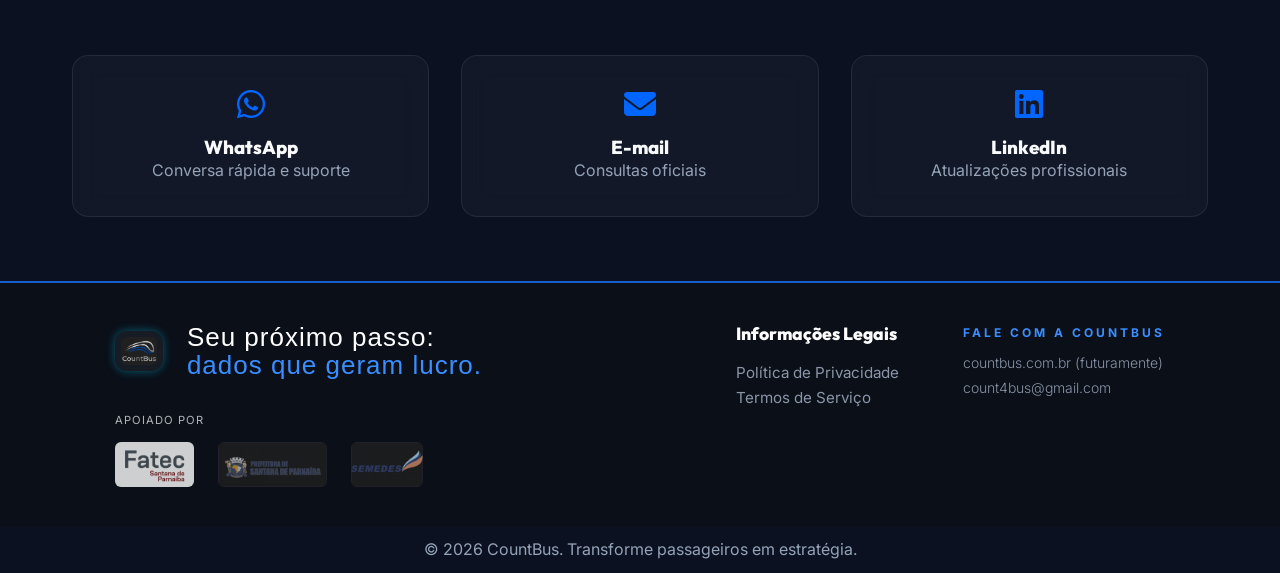
==== commit 130d4de8: "New Version!" ====
--- a/index.html
+++ b/index.html
@@ -13,7 +13,7 @@
 
     <header id="header">
         <div class="container nav">
-            <div style="display: flex; align-items: center; gap: 3rem;">
+            <div class="nav-row">
                 <a href="#" class="logo">
                     <img src="assets/my_imgs/Logos/logo_countbus.png" alt="CountBus Logo" class="brand-logo">
                 </a>
@@ -33,22 +33,25 @@
     <section id="home" class="hero">
         <div class="carousel">
             <div class="carousel-inner">
-                <div class="carousel-item active" style="background-image: url('assets/images/bus_tech_city.png')"></div>
-                <div class="carousel-item" style="background-image: url('assets/images/dashboard_analytics.png')"></div>
-                <div class="carousel-item" style="background-image: url('assets/images/smart_transport_concept.png')"></div>
+                <div class="carousel-item active carousel-bg-1"></div>
+                <div class="carousel-item carousel-bg-2"></div>
+                <div class="carousel-item carousel-bg-3"></div>
             </div>
         </div>
         <div class="container hero-content">
-            <h1>Revolucionando o Transporte Público</h1>
-            <p>Capacitando organizações com dados de passageiros em tempo real, análises baseadas em IA e soluções integradas de gestão de frota para otimizar cada viagem.</p>
+            <!-- <span class="tagline">Tecnologia & Inteligência Operacional</span> -->
+            <h1>Transforme dados em lucro no transporte urbano</h1>
+            <!-- <h1>Revolucionando o Transporte Público</h1> -->
+            <!-- <p>Capacitando organizações com dados de passageiros em tempo real, análises baseadas em IA e soluções integradas de gestão de frota para otimizar cada viagem.</p> -->
+            <p>Empresas de transporte que operam no escuro perdem dinheiro todos os dias. Parceiros CountBus não gastam — eles otimizam, economizam e crescem com dados reais sobre cada ônibus da frota, em tempo real.</p>
             <div class="hero-btns">
                 <a href="#features" class="btn">Saiba Mais</a>
-                <a href="#contact" class="btn glass" style="margin-left: 1rem;">Entre em Contato</a>
-            </div>
-        </div>
-    </section>
-
-    <section id="features" class="container">
+                <a href="#contact" class="btn glass btn-spacer">Entre em Contato</a>
+            </div>
+        </div>
+    </section>
+
+    <!-- <section id="features" class="container">
         <div style="text-align: center; margin-bottom: 4rem;">
             <h2>Nossas Soluções</h2>
             <p style="color: var(--text-muted);">Desenvolvido para autoridades de trânsito modernas e operadores privados.</p>
@@ -70,11 +73,214 @@
                 <p>Monitore cada veículo da sua frota e gerencie rotas com eficiência, garantindo pontualidade e satisfação do passageiro.</p>
             </div>
         </div>
+    </section> -->
+
+
+    <section class="section">
+        <div class="container pt-0">
+            <div class="section-header">
+                <span class="tagline">Desafios & Resultados</span>
+                <h2>Transformando Problemas em Lucro</h2>
+                <p>Identificamos os gargalos da sua operação e entregamos a inteligência necessária para superá-los.</p>
+            </div>
+            <div class="problem-solution-grid">
+                
+                <div class="problem-box">
+                    <h3>O Problema</h3>
+                    <p class="problem-box-lead">Hoje, a maioria das empresas de transporte enfrenta:</p>
+                    <ul class="problem-list">
+                        <li>Ônibus rodando vazios → prejuízo direto</li>
+                        <li>Superlotação → insatisfação e risco operacional</li>
+                        <li>Falta de dados confiáveis → decisões no “achismo”</li>
+                        <li>Fraudes e viagens inconsistentes</li>
+                        <li>Dificuldade em comprovar resultados para prefeituras</li>
+                    </ul>
+                    <div class="problem-result">
+                        <strong>Resultado:</strong> perda de dinheiro, ineficiência e falta de controle.
+                    </div>
+                </div>
+
+                <div class="solution-box">
+                    <h3>A Solução</h3>
+                    <p>A CountBus transforma cada ônibus em uma fonte de dados estratégicos.</p>
+                    <p class="solution-highlight">Você passa a enxergar sua operação em tempo real e com precisão.</p>
+                    <ul class="solution-list solution-list-top">
+                            <li>Controle total da operação</li>
+                            <li>Dados em tempo real</li>
+                            <li>Prever demanda futura</li>
+                            <li>Antecipar problemas operacionais</li>
+                            <li>Sugerir melhorias automaticamente</li>
+                    </ul>
+                        <p class="solution-conclusion">👉 Você não só vê os dados — você entende o futuro.</p>
+                    </div>
+                </div>
+
+            </div>
+        </div>
+    </section>
+
+
+    <!-- Benefits Cards Section -->
+    <section class="section benefits-section" id="beneficios">
+        <div class="container">
+            <div class="section-header">
+                <span class="tagline">Vantagens Competitivas</span>
+                <h2>O que sua empresa ganha</h2>
+                <p>Nossa plataforma foi desenhada para entregar resultados tangíveis e imediatos na sua operação.</p>
+            </div>
+
+            <div class="cards-grid">
+                
+                <!-- Card 1 -->
+                <div class="card">
+                    <div class="card-number">1</div>
+                    <div class="card-content">
+                        <h3>Mais Lucro</h3>
+                        <ul>
+                            <li>Redução de viagens desnecessárias</li>
+                            <li>Ajuste inteligente de frota</li>
+                            <li>Melhor aproveitamento dos veículos</li>
+                        </ul>
+                    </div>
+                    <div class="card-footer">
+                        👉 Menos custo + mais eficiência = mais margem
+                    </div>
+                </div>
+
+                <!-- Card 2 -->
+                <div class="card">
+                    <div class="card-number">2</div>
+                    <div class="card-content">
+                        <h3>Decisões Baseadas em Dados</h3>
+                        <ul>
+                            <li>Saiba exatamente quando e onde há demanda</li>
+                            <li>Identifique horários de pico e baixa</li>
+                            <li>Otimize rotas e escalas</li>
+                        </ul>
+                    </div>
+                    <div class="card-footer">
+                        👉 Pare de operar no achismo
+                    </div>
+                </div>
+
+                <!-- Card 3 -->
+                <div class="card">
+                    <div class="card-number">3</div>
+                    <div class="card-content">
+                        <h3>Redução de Prejuízos e Fraudes</h3>
+                        <ul>
+                            <li>Detecte viagens não realizadas</li>
+                            <li>Identifique inconsistências operacionais</li>
+                            <li>Tenha controle real da operação</li>
+                        </ul>
+                    </div>
+                    <div class="card-footer">
+                        👉 Mais transparência e segurança
+                    </div>
+                </div>
+
+                <!-- Card 4 -->
+                <div class="card">
+                    <div class="card-number">4</div>
+                    <div class="card-content">
+                        <h3>Mais Poder em Contratos e Licitações</h3>
+                        <ul>
+                            <li>Comprove dados reais de passageiros</li>
+                            <li>Tenha relatórios confiáveis</li>
+                            <li>Fortaleça sua posição com prefeituras</li>
+                        </ul>
+                    </div>
+                    <div class="card-footer">
+                        👉 Mais credibilidade = mais contratos
+                    </div>
+                </div>
+
+                <!-- Card 5 -->
+                <div class="card">
+                    <div class="card-number">5</div>
+                    <div class="card-content">
+                        <h3>Diferencial Competitivo</h3>
+                        <p class="card-desc-muted card-desc-spacer">Empresas que usam dados saem na frente.</p>
+                        <p class="card-desc-muted">Sua empresa cresce e ainda melhora a cidade com redução de superlotação e transporte melhor.</p>
+                    </div>
+                    <div class="card-footer">
+                        👉 Quem tem informação, domina o mercado
+                    </div>
+                </div>
+
+                <!-- Card 6 -->
+                <div class="card">
+                    <div class="card-number">6</div>
+                    <div class="card-content">
+                        <h3>Modelo de Parceria</h3>
+                        <p class="card-partnership-info">A CountBus não é um custo. É um investimento que se paga.</p>
+                        <ul>
+                            <li>Sem alto investimento inicial</li>
+                            <li>Modelo acessível por veículo</li>
+                            <li>Retorno direto na operação</li>
+                        </ul>
+                    </div>
+                    <div class="card-footer">
+                        👉 Você começa a ganhar mais do que paga
+                    </div>
+                </div>
+
+
+                <!-- Card 7 -->
+                <div class="card">
+                    <div class="card-number">7</div>
+                    <div class="card-content">
+                        <h3>Controle antifraude</h3>
+                        <ul>
+                            <li>Registro automático de cada viagem</li>
+                            <li>Histórico auditável em sistema</li>
+                        </ul>
+                    </div>
+                    <div class="card-footer">
+                        👉 Mais segurança e rastreabilidade
+                    </div>
+                </div>
+
+                <!-- Card 8 -->
+                <div class="card">
+                    <div class="card-number">8</div>
+                    <div class="card-content">
+                        <h3>Integração com GPS</h3>
+                        <ul>
+                            <li>Chip M2M para localização</li>
+                            <li>Ocupação e localização integrados</li>
+                        </ul>
+                    </div>
+                    <div class="card-footer">
+                        👉 Tudo em uma só plataforma
+                    </div>
+                </div>
+
+                <!-- Card 9 -->
+                <div class="card">
+                    <div class="card-number">9</div>
+                    <div class="card-content">
+                        <h3>Nuvem escalável</h3>
+                        <ul>
+                            <li>Infraestrutura Azure IoT</li>
+                            <li>Cresce junto com a sua frota</li>
+                        </ul>
+                    </div>
+                    <div class="card-footer">
+                        👉 Sem custos adicionais locais
+                    </div>
+                </div>
+            </div>
+
+            </div>
+        </div>
     </section>
 
     <section id="about" style="padding-bottom: 40px;">
         <div class="container about-content">
             <div class="about-text">
+                <span class="tagline">Nossa Trajetória</span>
+
                 <h2>Sobre o CountBus</h2>
                 <p>O CountBus é um projeto inovador focado em transformar a mobilidade urbana através da tecnologia. Nossa missão é fornecer ferramentas robustas para que organizações possam gerenciar seu transporte de forma inteligente.</p>
                 <br>
@@ -87,9 +293,9 @@
 
     <section id="events" style="padding-top: 20px; padding-bottom: 20px;">
         <div class="container">
-            <div style="text-align: center; margin-bottom: 3rem;">
-                <h2>Nossa Trajetória</h2>
-                <p style="color: var(--text-muted);">Momentos marcantes e reconhecimentos que validam nossa inovação.</p>
+            <div style="text-align: center; margin-bottom: 1.5rem;">
+                <!-- <h2>Nossa Trajetória</h2> -->
+                <p style="color: var(--text-muted); font-size: 1.2rem;">Momentos marcantes e reconhecimentos que validam nossa inovação.</p>
             </div>
             
             <!-- Event 1: MVP Config -->
@@ -125,20 +331,76 @@
         </div>
     </section>
 
-    <section id="process" style="background: var(--bg-alt); padding-top: 40px;">
-        <div class="container process-content">
-            <div style="text-align: center; margin-bottom: 3rem;">
-                <h2>Como Funciona</h2>
-            </div>
-            <img src="assets/my_imgs/esquema.png" alt="Esquema de Funcionamento CountBus" class="process-image">
-            <p style="max-width: 800px; margin: 2rem auto; color: var(--text-muted);">
-                Nosso sistema utiliza visão computacional avançada para identificar o embarque e desembarque de passageiros, enviando dados em tempo real para nossa plataforma de análise em nuvem.
-            </p>
-        </div>
-    </section>
-
-    <section id="team" class="container" style="margin-bottom: 6rem;">
-        <div style="text-align: center; margin-bottom: 3rem;">
+
+
+
+    <section id="process" class="section-how section-how-alt">
+        <!-- <div class="section-label-alt">Como funciona — em 4 etapas</div> -->
+        <span class="tagline" style="margin-left: 30px;">Como funciona</span>
+        
+        <div class="container how-container box-expanded">
+                <div class="how-left-side">
+                    <p class="how-description">
+                        Nosso sistema utiliza visão computacional avançada para identificar o embarque e desembarque de passageiros, enviando dados em tempo real para nossa plataforma de análise em nuvem.
+                    </p>
+                <img src="assets/my_imgs/esquema2.png" alt="Esquema de Funcionamento CountBus" class="process-image">
+                </div>
+                <div class="how-right-side">
+                    <div class="how-steps">
+                        <div class="how-step">
+                            <div class="step-num">1</div>
+                            <div class="step-label">Sensores ToF</div>
+                            <div class="step-sub">Instalados nas portas do ônibus</div>
+                        </div>
+                        <div class="how-step">
+                            <div class="step-num">2</div>
+                            <div class="step-label">Contagem APC</div>
+                            <div class="step-sub">Embarques e desembarques automáticos</div>
+                        </div>
+                        <div class="how-step">
+                            <div class="step-num">3</div>
+                            <div class="step-label">Nuvem Azure</div>
+                            <div class="step-sub">Dados processados e organizados</div>
+                        </div>
+                        <div class="how-step">
+                            <div class="step-num">4</div>
+                            <div class="step-label">Painel BI</div>
+                            <div class="step-sub">Insights para gestores e operadores</div>
+                        </div>
+                    </div>
+                </div>
+            </div>
+    </section>
+
+    <!-- <div class="section-how">
+        <div class="section-label">Como funciona — em 4 etapas</div>
+        <div class="how-steps">
+        <div class="how-step">
+            <div class="step-num">1</div>
+            <div class="step-label">Sensores ToF</div>
+            <div class="step-sub">Instalados nas portas do ônibus</div>
+        </div>
+        <div class="how-step">
+            <div class="step-num">2</div>
+            <div class="step-label">Contagem APC</div>
+            <div class="step-sub">Embarques e desembarques automáticos</div>
+        </div>
+        <div class="how-step">
+            <div class="step-num">3</div>
+            <div class="step-label">Nuvem Azure</div>
+            <div class="step-sub">Dados processados e organizados</div>
+        </div>
+        <div class="how-step">
+            <div class="step-num">4</div>
+            <div class="step-label">Painel BI</div>
+            <div class="step-sub">Insights para gestores e operadores</div>
+        </div>
+        </div>
+    </div> -->
+
+
+    <section id="team" class="container">
+        <div class="team-header">
             <h2>Nossa Equipe</h2>
         </div>
         <div class="team-grid">
@@ -147,7 +409,7 @@
                     <img src="assets/my_imgs/Integrantes/Bruno.png" alt="Bruno Lima">
                 </div>
                 <h3>Bruno Lima</h3>
-                <p style="color: var(--text-muted); display: flex; align-items: center; justify-content: center; gap: 0.8rem;">
+                <p class="team-role-p">
                     <a href="https://www.linkedin.com/in/bruno-lima-66b73618b/" target="_blank" class="linkedin-link"><i class="fab fa-linkedin"></i></a>
                     Desenvolvedor
                 </p>
@@ -157,7 +419,7 @@
                     <img src="assets/my_imgs/Integrantes/GuiB.png" alt="Guilherme B.">
                 </div>
                 <h3>Guilherme B.</h3>
-                <p style="color: var(--text-muted); display: flex; align-items: center; justify-content: center; gap: 0.8rem;">
+                <p class="team-role-p">
                     <a href="https://www.linkedin.com/in/guilherme-b-b3905229b/" target="_blank" class="linkedin-link"><i class="fab fa-linkedin"></i></a>
                     Desenvolvedor
                 </p>
@@ -167,7 +429,7 @@
                     <img src="assets/my_imgs/Integrantes/GuiF.png" alt="Guilherme Francini">
                 </div>
                 <h3>Guilherme Francini</h3>
-                <p style="color: var(--text-muted); display: flex; align-items: center; justify-content: center; gap: 0.8rem;">
+                <p class="team-role-p">
                     <a href="https://www.linkedin.com/in/guilherme-francini-21sss/" target="_blank" class="linkedin-link"><i class="fab fa-linkedin"></i></a>
                     Desenvolvedor
                 </p>
@@ -177,7 +439,7 @@
                     <img src="assets/my_imgs/Integrantes/Samuel.png" alt="Samuel Santos">
                 </div>
                 <h3>Samuel Santos</h3>
-                <p style="color: var(--text-muted); display: flex; align-items: center; justify-content: center; gap: 0.8rem;">
+                <p class="team-role-p">
                     <a href="https://www.linkedin.com/in/samuel-r-dos-santos-b9a163161/" target="_blank" class="linkedin-link"><i class="fab fa-linkedin"></i></a>
                     Desenvolvedor
                 </p>
@@ -187,31 +449,76 @@
 
 
     <section id="contact" class="container">
-        <div style="text-align: center; margin-bottom: 4rem;">
+        <div class="contact-header">
             <h2>Entre em Contato</h2>
-            <p style="color: var(--text-muted);">Seja nosso parceiro na construção do futuro da mobilidade urbana.</p>
-        </div>
-           <div class="contact-container" style="margin-bottom: 4rem;">
+            <p>Seja nosso parceiro na construção do futuro da mobilidade urbana.</p>
+        </div>
+           <div class="contact-container">
             <a href="https://wa.me/5511917652794" class="contact-item glass">
                 <i class="fab fa-whatsapp"></i>
                 <h3>WhatsApp</h3>
-                <p style="color: var(--text-muted);">Conversa rápida e suporte</p>
+                <p class="contact-item-p">Conversa rápida e suporte</p>
             </a>
             <a href="mailto:count4bus@gmail.com" class="contact-item glass">
                 <i class="fas fa-envelope"></i>
                 <h3>E-mail</h3>
-                <p style="color: var(--text-muted);">Consultas oficiais</p>
+                <p class="contact-item-p">Consultas oficiais</p>
             </a>
             <a href="https://www.linkedin.com/in/countbus-undefined-3187743b8/" class="contact-item glass" target="_blank">
                 <i class="fab fa-linkedin"></i>
                 <h3>LinkedIn</h3>
-                <p style="color: var(--text-muted);">Atualizações profissionais</p>
+                <p class="contact-item-p">Atualizações profissionais</p>
             </a>
         </div>
     </section>
 
 
-    <footer>
+    <div class="section-footer">
+        <div class="container footer-wrapper">
+            <div class="footer-block footer-claim-side">
+                <div class="footer-brand-header">
+                    <a href="#" class="logo">
+                        <img src="assets/my_imgs/Logos/logo_countbus.png" alt="CountBus Logo" class="footer-logo-img">
+                    </a>
+                    <div class="footer-claim">
+                        Seu próximo passo:<br>
+                        <span>dados que geram lucro.</span>
+                    </div>
+                </div>
+                <div class="footer-apoios">
+                    <p class="footer-label-small">Apoiado por</p>
+                    <div class="footer-apoios-grid">
+                        <img src="assets/my_imgs/Apoios/fatec.png" alt="Fatec">
+                        <img src="assets/my_imgs/Apoios/prefeitura.png" alt="Prefeitura">
+                        <img src="assets/my_imgs/Apoios/semedes.png" alt="Semedes">
+                    </div>
+                </div>
+            </div>
+
+            <div class="footer-block footer-contact-side">
+                <div class="footer-info-wrapper">
+                    <div class="footer-links-group">
+                        <h4>Informações Legais</h4>
+                        <ul>
+                            <li><a href="#">Política de Privacidade</a></li>
+                            <li><a href="#">Termos de Serviço</a></li>
+                        </ul>
+                    </div>
+                    
+                    <div class="footer-contact">
+                        <div class="footer-contact-label">Fale com a CountBus</div>
+                        <div class="footer-contact-info">
+                            countbus.com.br (futuramente)<br>
+                            count4bus@gmail.com<br>
+                        </div>
+                    </div>
+                </div>
+            </div>
+        </div>
+    </div>
+    <p class="copyright-notice">© 2026 CountBus. Transforme passageiros em estratégia.</p>
+
+    <!-- <footer>
         <div class="container footer-content">
             <div class="footer-info">
                 <a href="#" class="logo">
@@ -247,7 +554,7 @@
         <div class="footer-bottom">
             <p>&copy; 2026 Projeto CountBus. Todos os direitos reservados.</p>
         </div>
-    </footer>
+    </footer> -->
 
     <script src="script.js"></script>
 </body>
--- a/style.css
+++ b/style.css
@@ -14,6 +14,7 @@
     --glass-border: rgba(255, 255, 255, 0.08);
     --hero-overlay: linear-gradient(to bottom, rgba(10, 14, 23, 0.4), rgba(10, 14, 23, 0.9));
     --header-bg: rgba(10, 14, 23, 0.8);
+    --border-red: rgba(239, 68, 68, 0.2);
 }
 
 [data-theme='light'] {
@@ -62,6 +63,10 @@
     padding: 15px 2rem 0 2rem;
 }
 
+.pt-0 {
+    padding-top: 0 !important;
+}
+
 section {
     padding: 100px 0;
 }
@@ -89,6 +94,12 @@
     align-items: center;
 }
 
+.nav-row {
+    display: flex;
+    align-items: center;
+    gap: 3rem;
+}
+
 .logo-wrapper {
     display: flex;
     align-items: center;
@@ -173,6 +184,15 @@
     width: 100%;
     height: 100%;
     z-index: -1;
+}
+
+.carou.section-how {
+    max-width: 900px;
+    margin: 0 auto;
+    position: relative;
+    background: var(--bg-alt);
+    padding-top: 50px;
+    padding-bottom: 50px;
 }
 
 .carousel-inner {
@@ -196,6 +216,10 @@
 .carousel-item.active {
     opacity: 1;
 }
+
+.carousel-bg-1 { background-image: url('assets/images/bus_tech_city.png'); }
+.carousel-bg-2 { background-image: url('assets/images/dashboard_analytics.png'); }
+.carousel-bg-3 { background-image: url('assets/images/smart_transport_concept.png'); }
 
 .carousel-item::after {
     content: '';
@@ -240,6 +264,10 @@
     cursor: pointer;
 }
 
+.btn-spacer {
+    margin-left: 1rem;
+}
+
 .btn.glass {
     background: var(--glass-bg);
     color: var(--text-main);
@@ -288,6 +316,10 @@
     grid-template-columns: 1fr 1fr;
     gap: 4rem;
     align-items: center;
+}
+
+#about {
+    padding-bottom: 40px;
 }
 
 .about-text h2 {
@@ -318,6 +350,20 @@
     grid-template-columns: repeat(auto-fit, minmax(250px, 1fr));
     gap: 2rem;
     margin-top: 3rem;
+    margin-bottom: 4rem;
+}
+
+.contact-header {
+    text-align: center;
+    margin-bottom: 4rem;
+}
+
+.contact-header p {
+    color: var(--text-muted);
+}
+
+.contact-item-p {
+    color: var(--text-muted);
 }
 
 .contact-item {
@@ -433,6 +479,23 @@
     grid-template-columns: repeat(auto-fit, minmax(220px, 1fr));
     gap: 2.5rem;
     margin-top: 4rem;
+}
+
+#team {
+    margin-bottom: 6rem;
+}
+
+.team-header {
+    text-align: center;
+    margin-bottom: 3rem;
+}
+
+.team-role-p {
+    color: var(--text-muted);
+    display: flex;
+    align-items: center;
+    justify-content: center;
+    gap: 0.8rem;
 }
 
 .team-card {
@@ -480,6 +543,16 @@
     gap: 3rem;
     align-items: center;
     margin-bottom: 5rem;
+}
+
+#events {
+    padding-top: 20px;
+    padding-bottom: 20px;
+}
+
+.events-header {
+    text-align: center;
+    margin-bottom: 1.5rem;
 }
 
 .event-block.reverse {
@@ -542,6 +615,26 @@
 .logo img {
     height: 40px;
     width: auto;
+}
+
+.footer-logo-img {
+    height: 48px;
+    width: auto;
+    border-radius: 8px;
+}
+
+.footer-label-small {
+    font-size: 0.7rem;
+    text-transform: uppercase;
+    letter-spacing: 1px;
+    margin-bottom: 0.8rem;
+    opacity: 0.7;
+}
+
+.copyright-notice {
+    text-align: center;
+    color: var(--text-muted);
+    padding: 10px;
 }
 
 /* Responsive */
@@ -571,3 +664,1619 @@
         padding: 0 1.5rem;
     }
 }
+
+
+
+
+
+
+
+
+
+
+
+
+
+
+/* INDEX DEFINITIVO */
+
+:root {
+            /* Palette based on modern tech and data apps, anticipating deep blue and yellow/gold accents */
+            --bg-color: #0b1120;
+            --surface-color: #1e293b;
+            --surface-color-glass: rgba(30, 41, 59, 0.7);
+            --primary: #3b82f6;
+            --primary-glow: rgba(59, 130, 246, 0.5);
+            --accent: #f59e0b; /* Yellow/Orange accent */
+            --accent-glow: rgba(245, 158, 11, 0.4);
+            --success: #10b981;
+            --danger: #ef4444;
+            --text-main: #f8fafc;
+            --text-muted: #94a3b8;
+            --border-color: rgba(255, 255, 255, 0.1);
+            --font-display: 'Outfit', sans-serif;
+            --font-body: 'Inter', sans-serif;
+        }
+
+        * {
+            margin: 0;
+            padding: 0;
+            box-sizing: border-box;
+        }
+
+        body {
+            font-family: var(--font-body);
+            background-color: var(--bg-color);
+            color: var(--text-main);
+            line-height: 1.6;
+            overflow-x: hidden;
+            background-image: 
+                radial-gradient(circle at 15% 50%, rgba(59, 130, 246, 0.15), transparent 25%),
+                radial-gradient(circle at 85% 30%, rgba(245, 158, 11, 0.1), transparent 25%);
+            background-attachment: fixed;
+        }
+
+        h1, h2, h3, h4 {
+            font-family: var(--font-display);
+            font-weight: 800;
+            line-height: 1.2;
+        }
+
+        .container {
+            max-width: 1200px;
+            margin: 0 auto;
+            padding: 0 2rem;
+        }
+
+        /* --- Header --- */
+        header {
+            padding: 1.5rem 0;
+            position: fixed;
+            top: 0;
+            width: 100%;
+            z-index: 1000;
+            background: rgba(11, 17, 32, 0.8);
+            backdrop-filter: blur(12px);
+            border-bottom: 1px solid var(--border-color);
+        }
+
+        .header-content {
+            display: flex;
+            justify-content: space-between;
+            align-items: center;
+        }
+
+        .logo {
+            display: flex;
+            align-items: center;
+            gap: 1rem;
+        }
+
+        .logo img {
+            height: 40px;
+            object-fit: contain;
+        }
+
+        .btn {
+            display: inline-block;
+            padding: 0.75rem 1.5rem;
+            border-radius: 9999px;
+            font-weight: 600;
+            text-decoration: none;
+            transition: all 0.3s ease;
+            cursor: pointer;
+            font-family: var(--font-body);
+            border: none;
+        }
+
+        .btn-primary {
+            background: linear-gradient(135deg, var(--primary), #2563eb);
+            color: white;
+            box-shadow: 0 4px 15px var(--primary-glow);
+        }
+
+        .btn-primary:hover {
+            transform: translateY(-2px);
+            box-shadow: 0 6px 20px rgba(59, 130, 246, 0.6);
+        }
+
+        .btn-accent {
+            background: linear-gradient(135deg, var(--accent), #d97706);
+            color: #000;
+            box-shadow: 0 4px 15px var(--accent-glow);
+        }
+
+        .btn-accent:hover {
+            transform: translateY(-2px);
+            box-shadow: 0 6px 20px rgba(245, 158, 11, 0.6);
+        }
+
+        /* --- Hero Section --- */
+        .hero {
+            padding: 12rem 0 6rem;
+            text-align: center;
+            position: relative;
+        }
+
+        .hero::after {
+            content: '';
+            position: absolute;
+            top: -50%;
+            left: 50%;
+            transform: translateX(-50%);
+            width: 800px;
+            height: 800px;
+            background: radial-gradient(circle, rgba(59, 130, 246, 0.2) 0%, transparent 60%);
+            z-index: -1;
+            pointer-events: none;
+        }
+
+        .tagline {
+            display: inline-block;
+            padding: 0.5rem 1rem;
+            background: rgba(255, 255, 255, 0.05);
+            border: 1px solid var(--border-color);
+            border-radius: 9999px;
+            font-size: 0.875rem;
+            color: var(--accent);
+            margin-bottom: 1.5rem;
+            font-family: var(--font-body);
+            letter-spacing: 1px;
+            text-transform: uppercase;
+            font-weight: 600;
+        }
+
+        .hero h1 {
+            font-size: 4.5rem;
+            margin-bottom: 1.5rem;
+            background: linear-gradient(to right, #fff, #94a3b8);
+            -webkit-background-clip: text;
+            -webkit-text-fill-color: transparent;
+        }
+
+        .hero p.lead {
+            font-size: 1.5rem;
+            color: var(--text-muted);
+            max-width: 700px;
+            margin: 0 auto 2.5rem;
+            font-weight: 300;
+        }
+
+        .hero .highlight {
+            font-size: 1.8rem;
+            color: white;
+            font-weight: 600;
+            display: block;
+            margin-bottom: 3rem;
+        }
+
+        /* --- Problem & Solution Section --- */
+        .section {
+            padding: 6rem 0;
+        }
+
+        .section-header {
+            text-align: center;
+            margin-bottom: 4rem;
+        }
+
+        .section-header h2 {
+            font-size: 3rem;
+            margin-bottom: 1rem;
+        }
+
+        .section-header p {
+            font-size: 1.2rem;
+            color: var(--text-muted);
+            max-width: 600px;
+            margin: 0 auto;
+        }
+
+        .problem-solution-grid {
+            display: grid;
+            grid-template-columns: 1fr 1fr;
+            gap: 4rem;
+            align-items: center;
+        }
+
+        .problem-box {
+            background: linear-gradient(145deg, rgba(239, 68, 68, 0.1), rgba(239, 68, 68, 0.02));
+            border: 1px solid rgba(239, 68, 68, 0.2);
+            padding: 3rem;
+            border-radius: 24px;
+        }
+
+        .problem-box h3 {
+            color: #fca5a5;
+            font-size: 1.8rem;
+            margin-bottom: 1.5rem;
+        }
+
+        .problem-list {
+            list-style: none;
+        }
+
+        .problem-list li {
+            position: relative;
+            padding-left: 2rem;
+            margin-bottom: 1rem;
+            font-size: 1.1rem;
+            color: #f8fafc;
+        }
+
+        .problem-list li::before {
+            content: '❌';
+            position: absolute;
+            left: 0;
+            top: 2px;
+            font-size: 1.2rem;
+        }
+
+        .solution-box {
+            background: linear-gradient(145deg, rgba(16, 185, 129, 0.1), rgba(16, 185, 129, 0.02));
+            border: 1px solid rgba(16, 185, 129, 0.2);
+            padding: 3rem;
+            border-radius: 24px;
+        }
+
+        .solution-box h3 {
+            color: #6ee7b7;
+            font-size: 1.8rem;
+            margin-bottom: 1.5rem;
+        }
+        
+        .solution-box p {
+            font-size: 1.2rem;
+            margin-bottom: 1rem;
+        }
+
+        /* --- Cards / Benefits --- */
+        .benefits-section {
+            background: rgba(255, 255, 255, 0.02);
+            border-top: 1px solid var(--border-color);
+            border-bottom: 1px solid var(--border-color);
+        }
+
+        .cards-grid {
+            display: grid;
+            grid-template-columns: repeat(auto-fit, minmax(320px, 1fr));
+            gap: 2rem;
+        }
+
+        .card {
+            background: var(--surface-color-glass);
+            backdrop-filter: blur(10px);
+            border: 1px solid var(--border-color);
+            border-radius: 20px;
+            padding: 2.5rem;
+            transition: all 0.4s ease;
+            position: relative;
+            overflow: hidden;
+            display: flex;
+            flex-direction: column;
+            height: 100%;
+        }
+
+        .card::before {
+            content: '';
+            position: absolute;
+            top: 0;
+            left: 0;
+            width: 100%;
+            height: 4px;
+            background: linear-gradient(90deg, var(--primary), var(--accent));
+            opacity: 0;
+            transition: opacity 0.3s ease;
+        }
+
+        .card:hover {
+            transform: translateY(-10px);
+            box-shadow: 0 20px 40px rgba(0, 0, 0, 0.3);
+            border-color: rgba(255, 255, 255, 0.2);
+        }
+
+        .card:hover::before {
+            opacity: 1;
+        }
+
+        .card-number {
+            font-family: var(--font-display);
+            font-size: 4rem;
+            font-weight: 800;
+            color: rgba(255, 255, 255, 0.05);
+            position: absolute;
+            top: 10px;
+            right: 20px;
+            line-height: 1;
+            z-index: 0;
+        }
+
+        .card-content {
+            position: relative;
+            z-index: 1;
+            flex-grow: 1;
+        }
+
+        .card h3 {
+            font-size: 1.5rem;
+            margin-bottom: 1rem;
+            /* color: var(--text-main); */
+            /* color: blue; */
+            color: var(--accent);
+
+        }
+
+        .card ul {
+            list-style: none;
+            margin-bottom: 1.5rem;
+        }
+
+        .card ul li {
+            color: var(--text-muted);
+            margin-bottom: 0.5rem;
+            padding-left: 1.5rem;
+            position: relative;
+        }
+
+        .card ul li::before {
+            content: '•';
+            color: var(--primary);
+            position: absolute;
+            left: 0;
+            font-weight: bold;
+        }
+
+        .card-footer {
+            margin-top: auto;
+            padding-top: 1.5rem;
+            border-top: 1px solid rgba(255, 255, 255, 0.05);
+            font-weight: 600;
+            color: var(--accent);
+        }
+
+        /* --- Philosophy/Positioning --- */
+        .positioning {
+            text-align: center;
+            background: linear-gradient(180deg, transparent, rgba(59, 130, 246, 0.05));
+        }
+
+        .pos-grid {
+            display: flex;
+            justify-content: center;
+            gap: 3rem;
+            flex-wrap: wrap;
+            margin-top: 3rem;
+        }
+
+        .pos-item {
+            background: rgba(255, 255, 255, 0.03);
+            padding: 1.5rem 3rem;
+            border-radius: 9999px;
+            border: 1px solid rgba(255, 255, 255, 0.1);
+            font-size: 1.2rem;
+            font-weight: 500;
+            display: flex;
+            align-items: center;
+            gap: 0.5rem;
+        }
+
+        .pos-item span {
+            color: var(--success);
+            font-size: 1.5rem;
+        }
+
+        /* --- CTA Section --- */
+        .cta-section {
+            padding: 8rem 0;
+            text-align: center;
+            position: relative;
+        }
+
+        .cta-box {
+            background: linear-gradient(135deg, rgba(30, 41, 59, 0.8), rgba(11, 17, 32, 0.9));
+            border: 1px solid rgba(59, 130, 246, 0.3);
+            padding: 5rem 3rem;
+            border-radius: 32px;
+            box-shadow: 0 0 50px rgba(59, 130, 246, 0.1);
+        }
+
+        .cta-box h2 {
+            font-size: 3.5rem;
+            margin-bottom: 1.5rem;
+        }
+
+        .quotes {
+            display: flex;
+            justify-content: center;
+            gap: 2rem;
+            flex-wrap: wrap;
+            margin: 3rem 0;
+        }
+
+        .quote {
+            font-family: var(--font-display);
+            font-size: 1.1rem;
+            font-style: italic;
+            color: var(--text-muted);
+            padding: 1rem 2rem;
+            background: rgba(255, 255, 255, 0.02);
+            border-radius: 12px;
+        }
+
+        /* --- Footer --- */
+        footer {
+            padding: 3rem 0;
+            border-top: 1px solid var(--border-color);
+            text-align: center;
+            color: var(--text-muted);
+        }
+
+        /* --- Responsive --- */
+        @media (max-width: 992px) {
+            .hero h1 { font-size: 3.5rem; }
+            .problem-solution-grid { grid-template-columns: 1fr; gap: 2rem; }
+        }
+
+        @media (max-width: 768px) {
+            .hero { padding: 8rem 0 4rem; }
+            .hero h1 { font-size: 2.5rem; }
+            .hero p.lead { font-size: 1.2rem; }
+            .hero .highlight { font-size: 1.4rem; }
+            .section-header h2 { font-size: 2.2rem; }
+            .cta-box { padding: 3rem 1.5rem; }
+            .cta-box h2 { font-size: 2.2rem; }
+        }
+
+
+
+
+
+
+
+
+
+
+
+
+
+
+
+
+
+/* FOLDER */
+
+@import url('https://fonts.googleapis.com/css2?family=Bebas+Neue&family=DM+Sans:ital,wght@0,300;0,400;0,500;0,700;1,300&display=swap');
+
+  * { box-sizing: border-box; margin: 0; padding: 0; }
+
+  .folder {
+    background: #0d1117;
+    color: #e8eaf0;
+    font-family: 'DM Sans', sans-serif;
+    max-width: 680px;
+    overflow: hidden;
+    position: relative;
+  }
+
+  .folder .hero {
+    background: #0d1117;
+    padding: 24px 48px 24px;
+    position: relative;
+    border-bottom: 1px solid #1e2530;
+  }
+
+  .hero::before {
+    content: '';
+    position: absolute;
+    top: 0; left: 0; right: 0; bottom: 0;
+    background: radial-gradient(ellipse at 80% 20%, rgba(0, 90, 200, 0.18) 0%, transparent 60%);
+    pointer-events: none;
+  }
+
+  .logo-row {
+    display: flex;
+    align-items: center;
+    gap: 14px;
+    margin-bottom: 36px;
+  }
+
+  .logo-mark {
+    width: 44px;
+    height: 44px;
+    background: linear-gradient(135deg, #1560c8, #0a3a80);
+    border-radius: 10px;
+    display: flex;
+    align-items: center;
+    justify-content: center;
+  }
+
+  .logo-name {
+    font-family: 'Bebas Neue', sans-serif;
+    font-size: 28px;
+    letter-spacing: 2px;
+    color: #e8eaf0;
+  }
+
+  .logo-name span {
+    color: #3a8eff;
+  }
+
+  .hero-eyebrow {
+    font-size: 11px;
+    font-weight: 500;
+    letter-spacing: 3px;
+    text-transform: uppercase;
+    color: #3a8eff;
+    margin-bottom: 16px;
+  }
+
+  .hero-headline {
+    font-family: 'Bebas Neue', sans-serif;
+    font-size: 56px;
+    line-height: 1.0;
+    letter-spacing: 1px;
+    color: #ffffff;
+    margin-bottom: 20px;
+  }
+
+  .hero-headline .accent {
+    color: #3a8eff;
+  }
+
+  .hero-sub {
+    font-size: 16px;
+    font-weight: 300;
+    color: #8b95a8;
+    line-height: 1.6;
+    max-width: 460px;
+    margin-bottom: 32px;
+  }
+
+  .hero-cta-row {
+    display: flex;
+    align-items: center;
+    gap: 24px;
+  }
+
+  .cta-badge {
+    background: #3a8eff;
+    color: #fff;
+    font-size: 13px;
+    font-weight: 500;
+    padding: 10px 24px;
+    border-radius: 6px;
+    letter-spacing: 0.5px;
+  }
+
+  .cta-tagline {
+    font-size: 13px;
+    color: #556070;
+    font-style: italic;
+  }
+
+  .divider-bar {
+    height: 4px;
+    background: linear-gradient(90deg, #3a8eff 0%, #1560c8 40%, transparent 100%);
+  }
+
+  .section-gain {
+    padding: 40px 48px;
+    background: #0f1520;
+  }
+
+  .section-label {
+    font-size: 10px;
+    font-weight: 700;
+    letter-spacing: 4px;
+    text-transform: uppercase;
+    color: #3a8eff;
+    margin-bottom: 24px;
+  }
+
+  .gain-headline {
+    font-family: 'Bebas Neue', sans-serif;
+    font-size: 36px;
+    color: #ffffff;
+    margin-bottom: 28px;
+    letter-spacing: 1px;
+    line-height: 1.1;
+  }
+
+  .gains-grid {
+    display: grid;
+    grid-template-columns: 1fr 1fr;
+    gap: 16px;
+  }
+
+  .gain-card {
+    background: #141c28;
+    border: 0.5px solid #1e2d42;
+    border-radius: 10px;
+    padding: 20px;
+  }
+
+  .gain-card.highlight {
+    border-color: #1e4080;
+    background: #0e1c34;
+  }
+
+  .gain-number {
+    font-family: 'Bebas Neue', sans-serif;
+    font-size: 38px;
+    color: #3a8eff;
+    line-height: 1;
+    margin-bottom: 6px;
+  }
+
+  .gain-title {
+    font-size: 14px;
+    font-weight: 500;
+    color: #d0d8e8;
+    margin-bottom: 6px;
+  }
+
+  .gain-desc {
+    font-size: 12px;
+    font-weight: 300;
+    color: #556070;
+    line-height: 1.5;
+  }
+
+  .section-problem {
+    padding: 40px 48px;
+    background: #0d1117;
+    border-top: 1px solid #1e2530;
+  }
+
+  .problem-body {
+    font-size: 18px;
+    font-weight: 300;
+    color: #c4cad8;
+    line-height: 1.7;
+    max-width: 540px;
+    margin-bottom: 28px;
+  }
+
+  .problem-body strong {
+    color: #ffffff;
+    font-weight: 500;
+  }
+
+  .problems-list {
+    display: flex;
+    flex-direction: column;
+    gap: 10px;
+  }
+
+  .problem-item {
+    display: flex;
+    align-items: flex-start;
+    gap: 12px;
+    font-size: 14px;
+    color: #8b95a8;
+    font-weight: 300;
+    line-height: 1.5;
+  }
+
+  .problem-dot {
+    width: 6px;
+    height: 6px;
+    border-radius: 50%;
+    background: #3a8eff;
+    margin-top: 6px;
+    flex-shrink: 0;
+  }
+
+  .section-benefits {
+    padding: 40px 48px;
+    background: #0f1520;
+    border-top: 1px solid #1e2530;
+  }
+
+  .benefits-grid {
+    display: grid;
+    grid-template-columns: 1fr 1fr 1fr;
+    gap: 14px;
+  }
+
+  .benefit-pill {
+    background: #141c28;
+    border: 0.5px solid #1e2d42;
+    border-radius: 8px;
+    padding: 16px;
+    text-align: center;
+  }
+
+  .benefit-icon {
+    font-size: 20px;
+    margin-bottom: 8px;
+    display: block;
+  }
+
+  .benefit-title {
+    font-size: 13px;
+    font-weight: 500;
+    color: #d0d8e8;
+    margin-bottom: 4px;
+  }
+
+  .benefit-desc {
+    font-size: 11px;
+    font-weight: 300;
+    color: #556070;
+    line-height: 1.4;
+  }
+
+  .section-how {
+    padding: 60px 0;
+    background: #0d1117;
+    border-top: 1px solid #1e2530;
+  }
+
+  .how-container {
+    display: flex;
+    align-items: flex-start;
+    gap: 4rem;
+    padding-top: 20px;
+    transition: var(--transition);
+  }
+
+  .how-container.box-expanded {
+    max-width: 1400px;
+  }
+
+  .how-container.box-full-width {
+    max-width: 100% !important;
+    padding: 0 5%;
+  }
+
+  .how-content-row {
+    display: flex;
+    align-items: flex-start;
+    gap: 4rem;
+    width: 100%;
+  }
+
+  .how-left-side {
+    flex: 1.5;
+  }
+
+  .how-right-side {
+    flex: 1;
+  }
+
+  .how-description {
+    margin-top: 1rem;
+    margin-bottom: 2rem;
+    color: var(--text-muted);
+    font-size: 1.2rem;
+    line-height: 1.8;
+  }
+
+  .process-image {
+    width: 100%;
+    border-radius: 24px;
+    box-shadow: 0 20px 50px rgba(0, 0, 0, 0.4);
+    transition: var(--transition);
+  }
+
+  .process-image:hover {
+    transform: scale(1.02);
+  }
+
+  @media (max-width: 992px) {
+    .how-container {
+      flex-direction: column;
+      gap: 3rem;
+    }
+    .how-left-side, .how-right-side {
+      width: 100%;
+      max-width: 100%;
+    }
+  }
+
+  .how-steps {
+    display: flex;
+    align-items: stretch;
+    gap: 1.5rem;
+    margin-top: 15px;
+    width: 100%;
+  }
+
+  .how-step {
+    flex: 1;
+    min-width: 0;
+    text-align: center;
+    position: relative;
+    background: rgba(255, 255, 255, 0.03);
+    padding: 1.5rem 1rem;
+    border-radius: 12px;
+    border: 1px solid var(--border-color);
+  }
+
+  .how-image-row {
+    width: 100%;
+    display: flex;
+    justify-content: center;
+    margin-top: 2rem;
+  }
+
+  .how-step:not(:last-child)::after {
+    content: '';
+    position: absolute;
+    top: 16px;
+    right: -1px;
+    width: 50%;
+    height: 1px;
+    background: #1e2d42;
+  }
+
+  .how-step:not(:first-child)::before {
+    content: '';
+    position: absolute;
+    top: 16px;
+    left: -1px;
+    width: 50%;
+    height: 1px;
+    background: #1e2d42;
+  }
+
+  .step-num {
+    width: 32px;
+    height: 32px;
+    border-radius: 50%;
+    background: #1e2d42;
+    border: 1px solid #3a8eff;
+    color: #3a8eff;
+    font-size: 13px;
+    font-weight: 500;
+    display: flex;
+    align-items: center;
+    justify-content: center;
+    margin: 0 auto 10px;
+    position: relative;
+    z-index: 1;
+    background: #0d1117;
+  }
+
+  .step-label {
+    font-size: 12px;
+    font-weight: 500;
+    color: #c4cad8;
+    margin-bottom: 4px;
+  }
+
+  .step-sub {
+    font-size: 11px;
+    color: #556070;
+    font-weight: 300;
+  }
+
+  .section-footer {
+    padding: 40px 0;
+    background: #0a0f18;
+    border-top: 2px solid #1560c8;
+    display: flex;
+    justify-content: center;
+  }
+
+  .footer-wrapper {
+    display: flex;
+    justify-content: space-around;
+    align-items: flex-start;
+    gap: 4rem;
+    width: 100%;
+  }
+
+  .footer-block {
+    flex: 1;
+    max-width: 450px;
+  }
+
+  .footer-brand-header {
+    display: flex;
+    align-items: center;
+    gap: 1.5rem;
+    margin-bottom: 2rem;
+  }
+
+  .footer-claim {
+    font-family: 'Bebas Neue', sans-serif;
+    font-size: 26px;
+    color: #ffffff;
+    letter-spacing: 1px;
+    line-height: 1.1;
+    margin-bottom: 0;
+  }
+
+  .footer-info-wrapper {
+    display: flex;
+    gap: 4rem;
+    text-align: left;
+    justify-content: flex-end;
+  }
+
+  @media (max-width: 992px) {
+    .how-content-row {
+      flex-direction: column;
+    }
+    .footer-brand-header {
+      flex-direction: column;
+      text-align: center;
+    }
+    .footer-info-wrapper {
+        flex-direction: column;
+        align-items: center;
+        text-align: center;
+        gap: 2rem;
+    }
+  }
+
+  .footer-claim span {
+    color: #3a8eff;
+  }
+
+  .footer-contact-label {
+    font-size: 12px;
+    font-weight: 700;
+    letter-spacing: 3px;
+    text-transform: uppercase;
+    color: #3a8eff;
+    margin-bottom: 8px;
+  }
+
+  .footer-contact-info {
+    font-size: 14px;
+    color: #8b95a8;
+    font-weight: 300;
+    line-height: 1.8;
+  }
+
+  .footer-links-group h4 {
+    margin-bottom: 1rem;
+    color: #fff;
+    font-size: 1.1rem;
+  }
+
+  .footer-links-group ul {
+    list-style: none;
+  }
+
+  .footer-links-group a {
+    color: #8b95a8;
+    text-decoration: none;
+    transition: var(--transition);
+    font-size: 0.95rem;
+  }
+
+  .footer-links-group a:hover {
+    color: #3a8eff;
+  }
+
+  @media (max-width: 768px) {
+    .footer-wrapper {
+        flex-direction: column;
+        align-items: center;
+        text-align: center;
+        gap: 3rem;
+    }
+    .footer-claim-side, .footer-contact-side {
+        text-align: center;
+        align-items: center;
+    }
+  }
+
+  .stat-strip {
+    background: #3a8eff;
+    padding: 14px 48px;
+    display: flex;
+    align-items: center;
+    justify-content: space-between;
+    gap: 24px;
+  }
+
+  .stat-item {
+    text-align: center;
+    flex: 1;
+  }
+
+  .stat-value {
+    font-family: 'Bebas Neue', sans-serif;
+    font-size: 24px;
+    color: #fff;
+    letter-spacing: 1px;
+  }
+
+  .stat-label {
+    font-size: 11px;
+    font-weight: 500;
+    color: rgba(255,255,255,0.7);
+    letter-spacing: 0.5px;
+  }
+
+  .stat-sep {
+    width: 1px;
+    height: 32px;
+    background: rgba(255,255,255,0.25);
+  }
+
+
+
+
+
+
+
+
+
+
+
+
+/* GUI */
+
+  :root {
+            /* Palette based on modern tech and data apps, anticipating deep blue and yellow/gold accents */
+            --bg-color: #0b1120;
+            --surface-color: #1e293b;
+            --surface-color-glass: rgba(30, 41, 59, 0.7);
+            --primary: #3b82f6;
+            --primary-glow: rgba(59, 130, 246, 0.5);
+            --accent: #00d4ff; /* Cyan/Light Blue accent */
+            --accent-glow: rgba(0, 212, 255, 0.4);
+            --success: #10b981;
+            /* --success: #2f10b9; */
+            --danger: #ef4444;
+            --text-main: #f8fafc;
+            --text-muted: #94a3b8;
+            --border-color: rgba(255, 255, 255, 0.1);
+            --font-display: 'Outfit', sans-serif;
+            --font-body: 'Inter', sans-serif;
+        }
+
+        * {
+            margin: 0;
+            padding: 0;
+            box-sizing: border-box;
+        }
+
+        body {
+            font-family: var(--font-body);
+            background-color: var(--bg-color);
+            color: var(--text-main);
+            line-height: 1.6;
+            overflow-x: hidden;
+            background-image: 
+                radial-gradient(circle at 15% 50%, rgba(59, 130, 246, 0.15), transparent 25%),
+                radial-gradient(circle at 85% 30%, rgba(0, 212, 255, 0.1), transparent 25%);
+            background-attachment: fixed;
+        }
+
+        h1, h2, h3, h4 {
+            font-family: var(--font-display);
+            font-weight: 800;
+            line-height: 1.2;
+        }
+
+        .container {
+            max-width: 1200px;
+            margin: 0 auto;
+            padding: 0 2rem;
+        }
+
+        /* --- Header --- */
+        header {
+            padding: 1.5rem 0;
+            position: fixed;
+            top: 0;
+            width: 100%;
+            z-index: 1000;
+            background: rgba(11, 17, 32, 0.8);
+            backdrop-filter: blur(12px);
+            border-bottom: 1px solid var(--border-color);
+        }
+
+        .header-content {
+            display: flex;
+            justify-content: space-between;
+            align-items: center;
+        }
+
+        .logo {
+            display: flex;
+            align-items: center;
+            gap: 1rem;
+        }
+
+        .logo img {
+            height: 40px;
+            object-fit: contain;
+        }
+
+        .btn {
+            display: inline-block;
+            padding: 0.75rem 1.5rem;
+            border-radius: 9999px;
+            font-weight: 600;
+            text-decoration: none;
+            transition: all 0.3s ease;
+            cursor: pointer;
+            font-family: var(--font-body);
+            border: none;
+        }
+
+        .btn-primary {
+            background: linear-gradient(135deg, var(--primary), #2563eb);
+            color: white;
+            box-shadow: 0 4px 15px var(--primary-glow);
+        }
+
+        .btn-primary:hover {
+            transform: translateY(-2px);
+            box-shadow: 0 6px 20px rgba(59, 130, 246, 0.6);
+        }
+
+        .btn-accent {
+            background: linear-gradient(135deg, var(--accent), #0096c7);
+            color: #000;
+            box-shadow: 0 4px 15px var(--accent-glow);
+        }
+
+        .btn-accent:hover {
+            transform: translateY(-2px);
+            box-shadow: 0 6px 20px rgba(0, 212, 255, 0.6);
+        }
+
+        /* --- Hero Section --- */
+        .hero {
+            padding: 12rem 0 6rem;
+            text-align: center;
+            position: relative;
+        }
+
+        .hero::after {
+            content: '';
+            position: absolute;
+            top: -50%;
+            left: 50%;
+            transform: translateX(-50%);
+            width: 800px;
+            height: 800px;
+            background: radial-gradient(circle, rgba(59, 130, 246, 0.2) 0%, transparent 60%);
+            z-index: -1;
+            pointer-events: none;
+        }
+
+        .tagline {
+            display: inline-block;
+            padding: 0.5rem 1rem;
+            background: rgba(255, 255, 255, 0.05);
+            border: 1px solid var(--border-color);
+            border-radius: 9999px;
+            font-size: 0.875rem;
+            color: var(--accent);
+            margin-bottom: 1.5rem;
+            font-family: var(--font-body);
+            letter-spacing: 1px;
+            text-transform: uppercase;
+            font-weight: 600;
+        }
+
+        .hero h1 {
+            font-size: 4.5rem;
+            margin-bottom: 1.5rem;
+            background: linear-gradient(to right, #fff, #94a3b8);
+            -webkit-background-clip: text;
+            -webkit-text-fill-color: transparent;
+        }
+
+        .hero p.lead {
+            font-size: 1.5rem;
+            color: var(--text-muted);
+            max-width: 700px;
+            margin: 0 auto 2.5rem;
+            font-weight: 300;
+        }
+
+        .hero .highlight {
+            font-size: 1.8rem;
+            color: white;
+            font-weight: 600;
+            display: block;
+            margin-bottom: 3rem;
+        }
+
+        /* --- Problem & Solution Section --- */
+        .section {
+            padding: 6rem 0;
+        }
+
+        .section-header {
+            text-align: center;
+            margin-bottom: 4rem;
+        }
+
+        .section-header h2 {
+            font-size: 3rem;
+            margin-bottom: 1rem;
+        }
+
+        .section-header p {
+            font-size: 1.2rem;
+            color: var(--text-muted);
+            max-width: 600px;
+            margin: 0 auto;
+        }
+
+        .problem-solution-grid {
+            display: grid;
+            grid-template-columns: 1fr 1fr;
+            gap: 4rem;
+            align-items: center;
+        }
+
+        .problem-box {
+            background: linear-gradient(145deg, rgba(239, 68, 68, 0.1), rgba(239, 68, 68, 0.02));
+            border: 1px solid rgba(239, 68, 68, 0.2);
+            padding: 3rem;
+            border-radius: 24px;
+        }
+
+        .problem-box h3 {
+            color: #fca5a5;
+            font-size: 1.8rem;
+            margin-bottom: 1.5rem;
+        }
+
+        .problem-list {
+            list-style: none;
+        }
+
+        .problem-list li {
+            position: relative;
+            padding-left: 2rem;
+            margin-bottom: 1rem;
+            font-size: 1.1rem;
+            color: #f8fafc;
+        }
+
+        .problem-list li::before {
+            content: '❌';
+            position: absolute;
+            left: 0;
+            top: 2px;
+            font-size: 1.2rem;
+        }
+
+        .solution-list {
+            list-style: none;
+        }
+
+        .solution-list li {
+            position: relative;
+            padding-left: 2rem;
+            margin-bottom: 1rem;
+            font-size: 1.1rem;
+            color: #f8fafc;
+        }
+
+        .solution-list li::before {
+            content: '✅';
+            position: absolute;
+            left: 0;
+            top: 2px;
+            font-size: 1.2rem;
+        }
+
+        .solution-box {
+            background: linear-gradient(145deg, rgba(16, 185, 129, 0.1), rgba(16, 185, 129, 0.02));
+            border: 1px solid rgba(16, 185, 129, 0.2);
+            padding: 3rem;
+            border-radius: 24px;
+        }
+
+        .solution-box h3 {
+            color: #6ee7b7;
+            font-size: 1.8rem;
+            margin-bottom: 1.5rem;
+        }
+        
+        .solution-box p {
+            font-size: 1.2rem;
+            margin-bottom: 1rem;
+        }
+
+        /* --- Cards / Benefits --- */
+        .benefits-section {
+            background: rgba(255, 255, 255, 0.02);
+            border-top: 1px solid var(--border-color);
+            border-bottom: 1px solid var(--border-color);
+        }
+
+        .cards-grid {
+            display: grid;
+            grid-template-columns: repeat(auto-fit, minmax(320px, 1fr));
+            gap: 2rem;
+        }
+
+        .card {
+            background: var(--surface-color-glass);
+            backdrop-filter: blur(10px);
+            border: 1px solid var(--border-color);
+            border-radius: 20px;
+            padding: 2.5rem;
+            transition: all 0.4s ease;
+            position: relative;
+            overflow: hidden;
+            display: flex;
+            flex-direction: column;
+            height: 100%;
+        }
+
+        .card::before {
+            content: '';
+            position: absolute;
+            top: 0;
+            left: 0;
+            width: 100%;
+            height: 4px;
+            background: linear-gradient(90deg, var(--primary), var(--accent));
+            opacity: 0;
+            transition: opacity 0.3s ease;
+        }
+
+        .card:hover {
+            transform: translateY(-10px);
+            box-shadow: 0 20px 40px rgba(0, 0, 0, 0.3);
+            border-color: rgba(255, 255, 255, 0.2);
+        }
+
+        .card:hover::before {
+            opacity: 1;
+        }
+
+        .card-number {
+            font-family: var(--font-display);
+            font-size: 4rem;
+            font-weight: 800;
+            color: rgba(255, 255, 255, 0.05);
+            position: absolute;
+            top: 10px;
+            right: 20px;
+            line-height: 1;
+            z-index: 0;
+        }
+
+        .card-content {
+            position: relative;
+            z-index: 1;
+            flex-grow: 1;
+        }
+
+        .card h3 {
+            font-size: 1.5rem;
+            margin-bottom: 1rem;
+            /* color: var(--text-main); */
+        }
+
+        .card ul {
+            list-style: none;
+            margin-bottom: 1.5rem;
+        }
+
+        .card ul li {
+            color: var(--text-muted);
+            margin-bottom: 0.5rem;
+            padding-left: 1.5rem;
+            position: relative;
+        }
+
+        .card ul li::before {
+            content: '•';
+            color: var(--primary);
+            position: absolute;
+            left: 0;
+            font-weight: bold;
+        }
+
+        .card-footer {
+            margin-top: auto;
+            padding-top: 1.5rem;
+            border-top: 1px solid rgba(255, 255, 255, 0.05);
+            font-weight: 600;
+            color: var(--success);
+        }
+
+        /* --- Philosophy/Positioning --- */
+        .positioning {
+            text-align: center;
+            background: linear-gradient(180deg, transparent, rgba(59, 130, 246, 0.05));
+        }
+
+        .pos-grid {
+            display: flex;
+            justify-content: center;
+            gap: 3rem;
+            flex-wrap: wrap;
+            margin-top: 3rem;
+        }
+
+        .pos-item {
+            background: rgba(255, 255, 255, 0.03);
+            padding: 1.5rem 3rem;
+            border-radius: 9999px;
+            border: 1px solid rgba(255, 255, 255, 0.1);
+            font-size: 1.2rem;
+            font-weight: 500;
+            display: flex;
+            align-items: center;
+            gap: 0.5rem;
+        }
+
+        .pos-item span {
+            color: var(--success);
+            font-size: 1.5rem;
+        }
+
+        /* --- CTA Section --- */
+        .cta-section {
+            padding: 8rem 0;
+            text-align: center;
+            position: relative;
+        }
+
+        .cta-box {
+            background: linear-gradient(135deg, rgba(30, 41, 59, 0.8), rgba(11, 17, 32, 0.9));
+            border: 1px solid rgba(59, 130, 246, 0.3);
+            padding: 5rem 3rem;
+            border-radius: 32px;
+            box-shadow: 0 0 50px rgba(59, 130, 246, 0.1);
+        }
+
+        .cta-box h2 {
+            font-size: 3.5rem;
+            margin-bottom: 1.5rem;
+        }
+
+        .quotes {
+            display: flex;
+            justify-content: center;
+            gap: 2rem;
+            flex-wrap: wrap;
+            margin: 3rem 0;
+        }
+
+        .quote {
+            font-family: var(--font-display);
+            font-size: 1.1rem;
+            font-style: italic;
+            color: var(--text-muted);
+            padding: 1rem 2rem;
+            background: rgba(255, 255, 255, 0.02);
+            border-radius: 12px;
+        }
+
+        /* --- Footer --- */
+        footer {
+            padding: 3rem 0;
+            border-top: 1px solid var(--border-color);
+            text-align: center;
+            color: var(--text-muted);
+        }
+
+        /* --- Logo Styling --- */
+        .logo img {
+            border: 2px solid transparent;
+            border-radius: 12px;
+            padding: 4px;
+            background: rgba(255, 255, 255, 0.05);
+            box-shadow: 0 0 10px var(--accent-glow);
+        }
+
+        /* --- Timeline (How it works) --- */
+        .section-how {
+            max-width: 900px;
+            margin: 0 auto;
+            position: relative;
+        }
+
+        .section-label {
+            text-align: center;
+            font-family: var(--font-display);
+            font-size: 2.5rem;
+            font-weight: 800;
+            margin-bottom: 4rem;
+            color: var(--text-main);
+        }
+
+        .section-label-alt {
+            text-align: center;
+            margin-bottom: 2rem;
+        }
+
+        .how-steps {
+            display: flex;
+            flex-direction: column;
+            gap: 2rem;
+            position: relative;
+        }
+
+        .how-steps::before {
+            content: '';
+            position: absolute;
+            left: 2rem;
+            top: 0;
+            bottom: 0;
+            width: 4px;
+            background: linear-gradient(to bottom, var(--primary), var(--accent));
+            border-radius: 4px;
+        }
+
+        .how-step {
+            display: flex;
+            align-items: flex-start;
+            gap: 2rem;
+            position: relative;
+            background: var(--surface-color-glass);
+            border: 1px solid var(--border-color);
+            padding: 2rem;
+            border-radius: 16px;
+            margin-left: 4rem;
+            transition: transform 0.3s ease;
+        }
+
+        .how-step:hover {
+            transform: translateX(10px);
+            border-color: var(--accent);
+        }
+
+        .step-num {
+            position: absolute;
+            left: -3.5rem;
+            top: 50%;
+            transform: translateY(-50%);
+            width: 3rem;
+            height: 3rem;
+            background: var(--bg-color);
+            border: 3px solid var(--accent);
+            border-radius: 50%;
+            display: flex;
+            align-items: center;
+            justify-content: center;
+            font-family: var(--font-display);
+            font-size: 1.5rem;
+            font-weight: 800;
+            color: var(--accent);
+            box-shadow: 0 0 15px var(--accent-glow);
+            z-index: 2;
+        }
+
+        .step-label {
+            font-family: var(--font-display);
+            font-size: 1.5rem;
+            font-weight: 700;
+            color: var(--text-main);
+            margin-bottom: 0.5rem;
+        }
+
+        .step-sub {
+            color: var(--text-muted);
+            font-size: 1.1rem;
+        }
+
+        /* --- Responsive --- */
+        @media (max-width: 992px) {
+            .hero h1 { font-size: 3.5rem; }
+            .problem-solution-grid { grid-template-columns: 1fr; gap: 2rem; }
+        }
+
+        @media (max-width: 768px) {
+            .hero { padding: 8rem 0 4rem; }
+            .hero h1 { font-size: 2.5rem; }
+            .hero p.lead { font-size: 1.2rem; }
+            .hero .highlight { font-size: 1.4rem; }
+            .section-header h2 { font-size: 2.2rem; }
+            .cta-box { padding: 3rem 1.5rem; }
+            .cta-box h2 { font-size: 2.2rem; }
+            .how-steps::before { left: 1rem; }
+            .how-step { margin-left: 2rem; padding: 1.5rem; }
+            .step-num { left: -2rem; width: 2.5rem; height: 2.5rem; font-size: 1.2rem; }
+        }
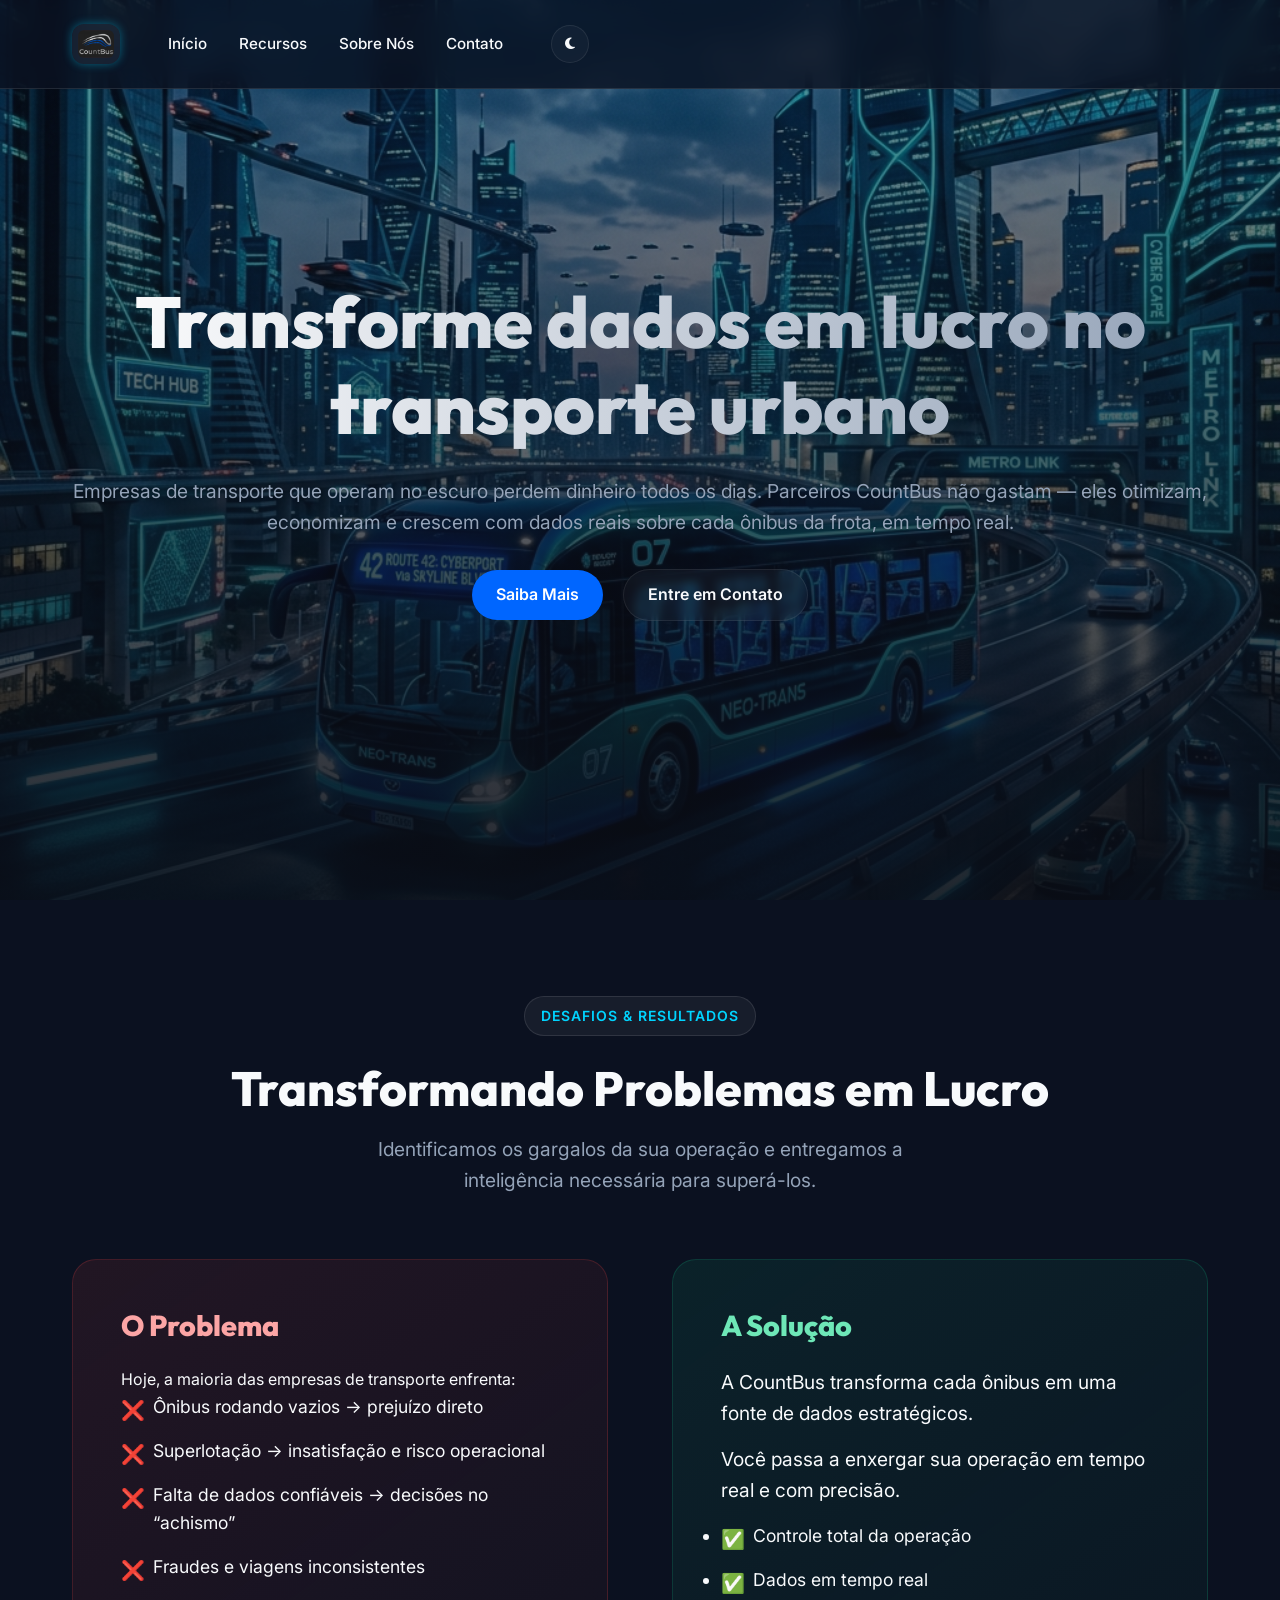
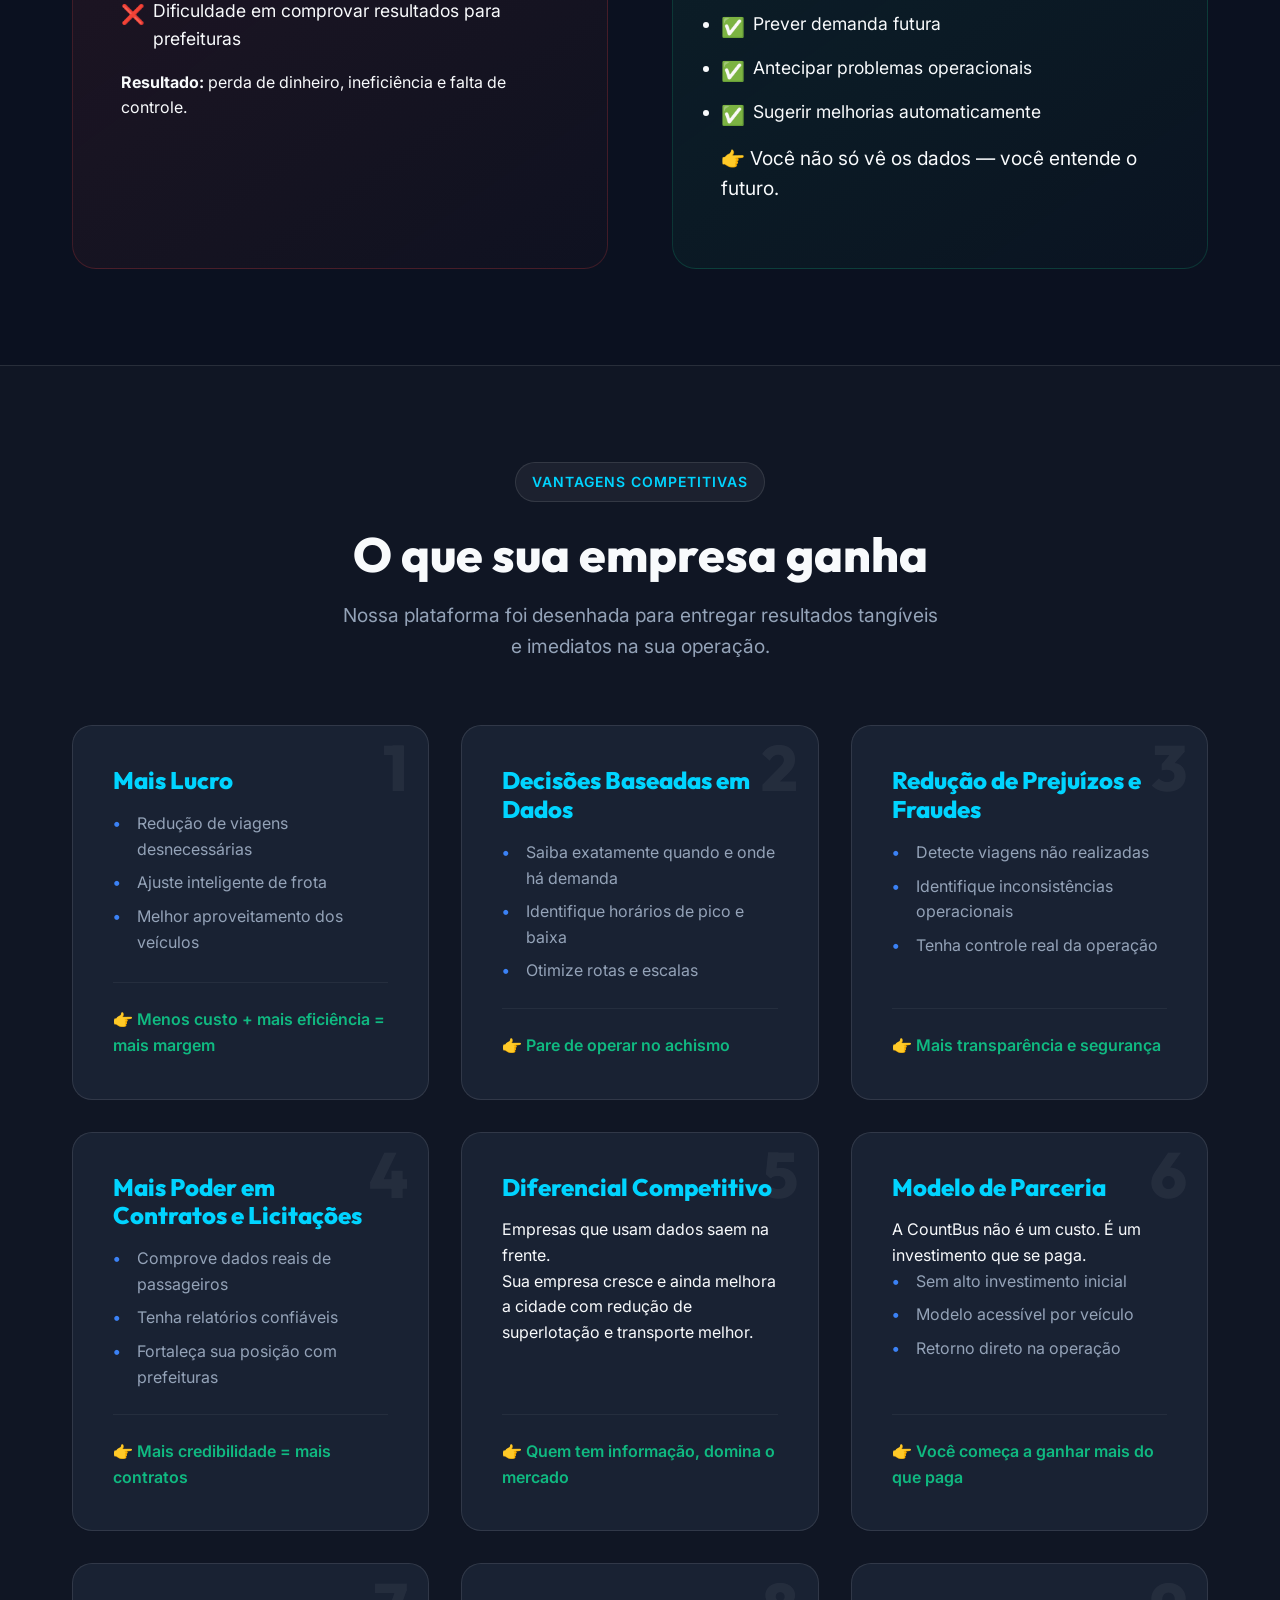
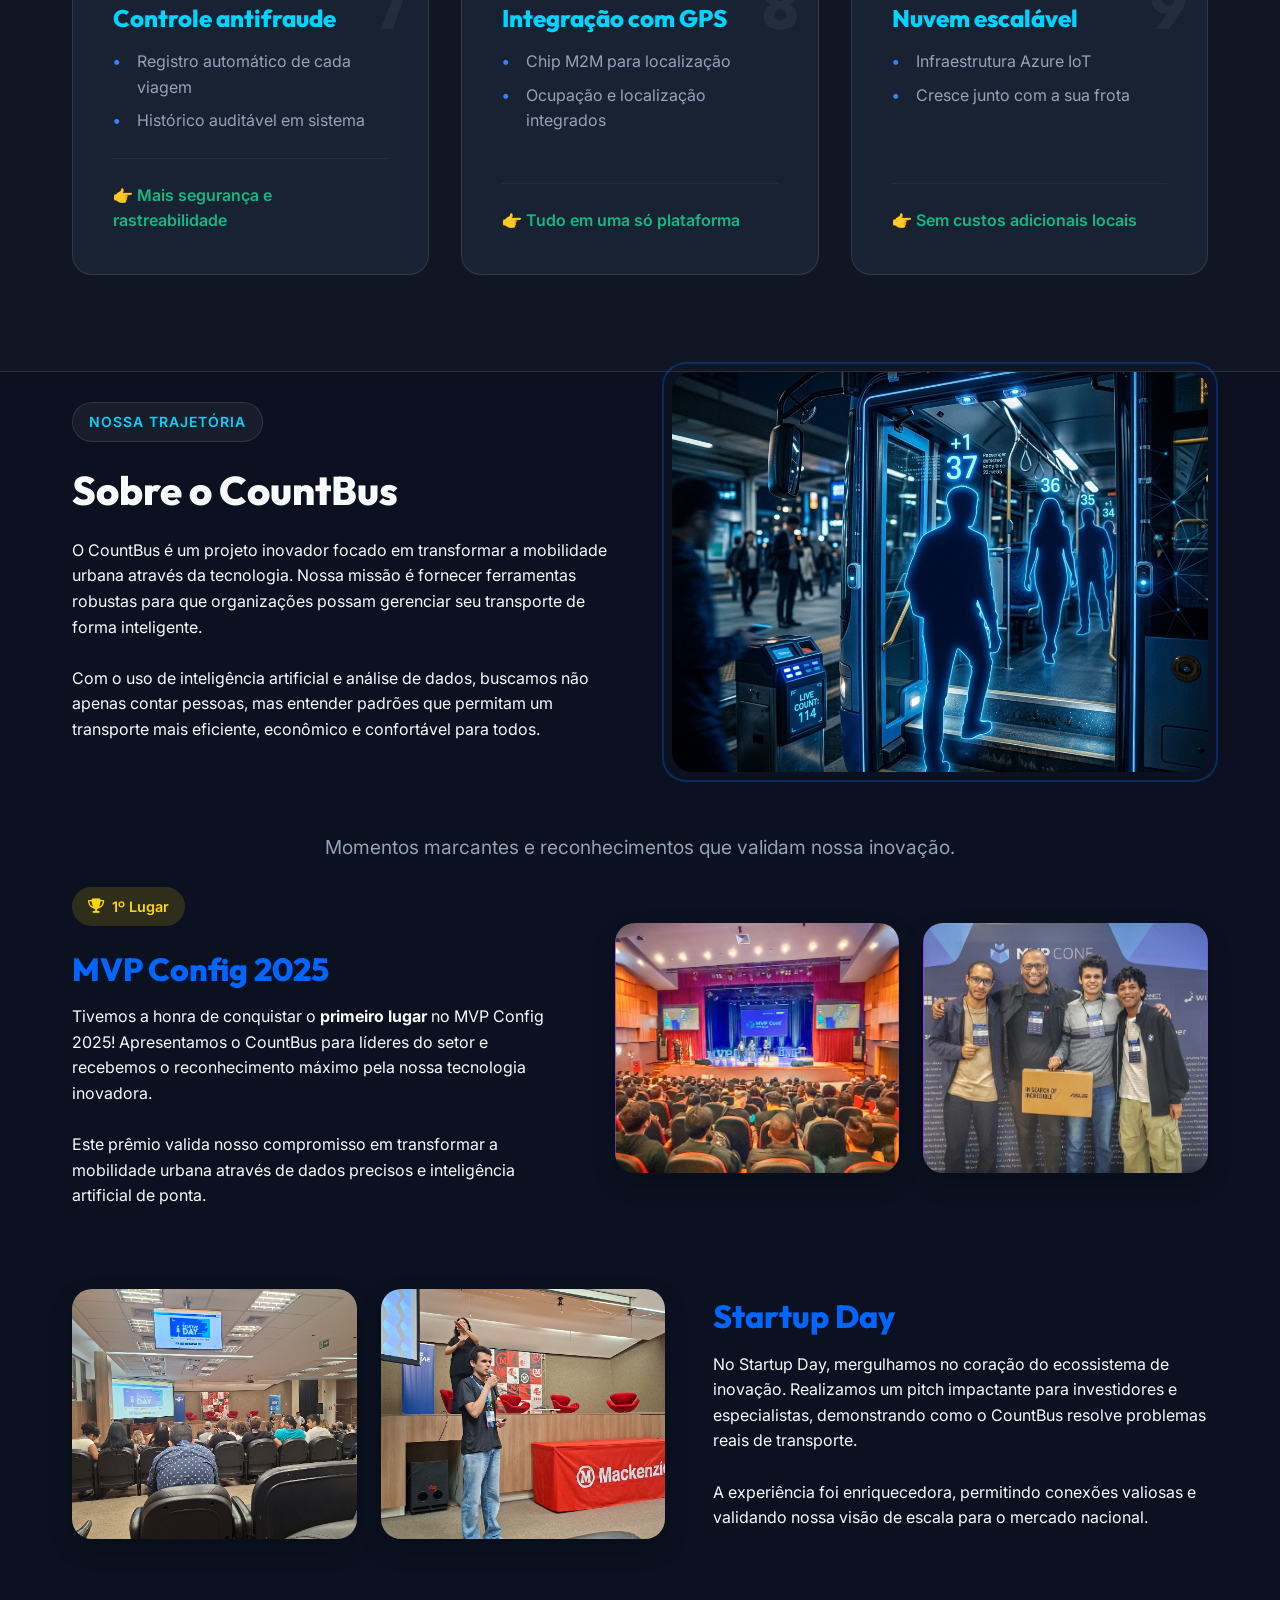
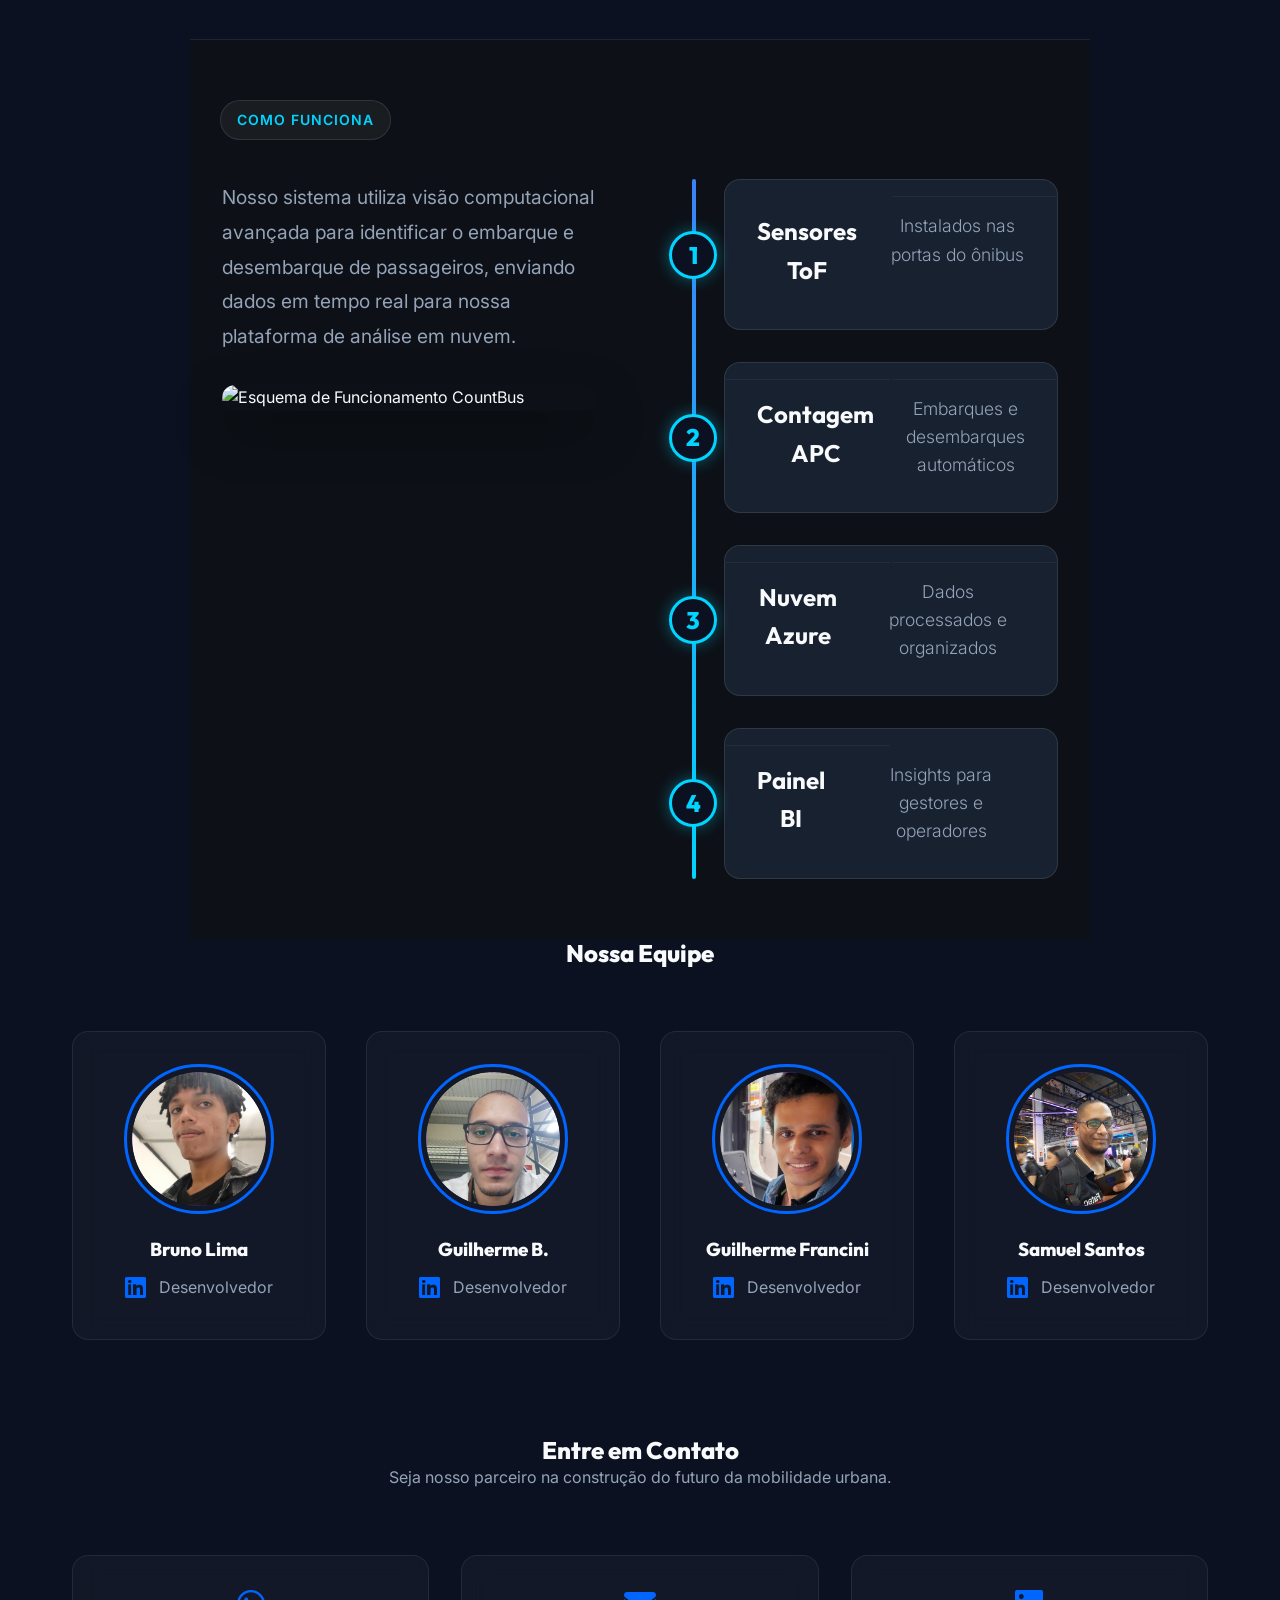
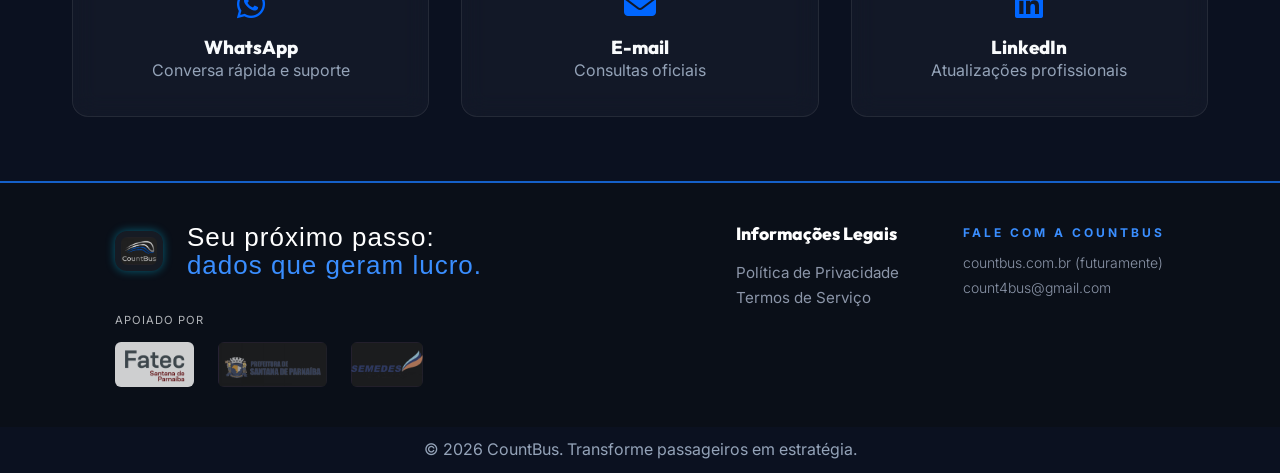
==== commit 3de6fbb7: "refactor: useless css classes commented!" ====
--- a/index.html
+++ b/index.html
@@ -11,6 +11,7 @@
 </head>
 <body>
 
+    <!-- OK Header -->
     <header id="header">
         <div class="container nav">
             <div class="nav-row">
@@ -30,6 +31,7 @@
         </div>
     </header>
 
+    <!-- OK Carousel Hero -->
     <section id="home" class="hero">
         <div class="carousel">
             <div class="carousel-inner">
@@ -51,31 +53,7 @@
         </div>
     </section>
 
-    <!-- <section id="features" class="container">
-        <div style="text-align: center; margin-bottom: 4rem;">
-            <h2>Nossas Soluções</h2>
-            <p style="color: var(--text-muted);">Desenvolvido para autoridades de trânsito modernas e operadores privados.</p>
-        </div>
-        <div class="features-grid">
-            <div class="feature-card glass">
-                <i class="fas fa-users-viewfinder"></i>
-                <h3>Contagem por IA</h3>
-                <p>Otimize sua operação com nossa tecnologia de visão computacional que conta passageiros com precisão cirúrgica em tempo real.</p>
-            </div>
-            <div class="feature-card glass">
-                <i class="fas fa-chart-line"></i>
-                <h3>Análises em Tempo Real</h3>
-                <p>Visualize o fluxo de passageiros e identifique gargalos operacionais através de dashboards intuitivos e dados precisos.</p>
-            </div>
-            <div class="feature-card glass">
-                <i class="fas fa-map-location-dot"></i>
-                <h3>Rastreamento de Frota</h3>
-                <p>Monitore cada veículo da sua frota e gerencie rotas com eficiência, garantindo pontualidade e satisfação do passageiro.</p>
-            </div>
-        </div>
-    </section> -->
-
-
+    <!-- OK Desafios & Soluções -->
     <section class="section">
         <div class="container pt-0">
             <div class="section-header">
@@ -85,6 +63,7 @@
             </div>
             <div class="problem-solution-grid">
                 
+                <!-- Problem Box -->
                 <div class="problem-box">
                     <h3>O Problema</h3>
                     <p class="problem-box-lead">Hoje, a maioria das empresas de transporte enfrenta:</p>
@@ -100,6 +79,7 @@
                     </div>
                 </div>
 
+                <!-- Solution Box -->
                 <div class="solution-box">
                     <h3>A Solução</h3>
                     <p>A CountBus transforma cada ônibus em uma fonte de dados estratégicos.</p>
@@ -129,6 +109,7 @@
                 <p>Nossa plataforma foi desenhada para entregar resultados tangíveis e imediatos na sua operação.</p>
             </div>
 
+            <!-- Vantagens Competitivas - 9 cards -->
             <div class="cards-grid">
                 
                 <!-- Card 1 -->
@@ -276,6 +257,7 @@
         </div>
     </section>
 
+    <!-- Sobre Nós -->
     <section id="about" style="padding-bottom: 40px;">
         <div class="container about-content">
             <div class="about-text">
@@ -291,6 +273,7 @@
     </section>
 
 
+    <!-- Trajetória - Eventos Participados -->
     <section id="events" style="padding-top: 20px; padding-bottom: 20px;">
         <div class="container">
             <div style="text-align: center; margin-bottom: 1.5rem;">
@@ -332,8 +315,7 @@
     </section>
 
 
-
-
+    <!-- Como funciona -->
     <section id="process" class="section-how section-how-alt">
         <!-- <div class="section-label-alt">Como funciona — em 4 etapas</div> -->
         <span class="tagline" style="margin-left: 30px;">Como funciona</span>
@@ -372,33 +354,8 @@
             </div>
     </section>
 
-    <!-- <div class="section-how">
-        <div class="section-label">Como funciona — em 4 etapas</div>
-        <div class="how-steps">
-        <div class="how-step">
-            <div class="step-num">1</div>
-            <div class="step-label">Sensores ToF</div>
-            <div class="step-sub">Instalados nas portas do ônibus</div>
-        </div>
-        <div class="how-step">
-            <div class="step-num">2</div>
-            <div class="step-label">Contagem APC</div>
-            <div class="step-sub">Embarques e desembarques automáticos</div>
-        </div>
-        <div class="how-step">
-            <div class="step-num">3</div>
-            <div class="step-label">Nuvem Azure</div>
-            <div class="step-sub">Dados processados e organizados</div>
-        </div>
-        <div class="how-step">
-            <div class="step-num">4</div>
-            <div class="step-label">Painel BI</div>
-            <div class="step-sub">Insights para gestores e operadores</div>
-        </div>
-        </div>
-    </div> -->
-
-
+
+    <!-- Nossa Equipe -->
     <section id="team" class="container">
         <div class="team-header">
             <h2>Nossa Equipe</h2>
@@ -448,6 +405,7 @@
     </section>
 
 
+    <!-- Contato -->
     <section id="contact" class="container">
         <div class="contact-header">
             <h2>Entre em Contato</h2>
@@ -473,6 +431,7 @@
     </section>
 
 
+    <!-- Footer -->
     <div class="section-footer">
         <div class="container footer-wrapper">
             <div class="footer-block footer-claim-side">
@@ -518,43 +477,6 @@
     </div>
     <p class="copyright-notice">© 2026 CountBus. Transforme passageiros em estratégia.</p>
 
-    <!-- <footer>
-        <div class="container footer-content">
-            <div class="footer-info">
-                <a href="#" class="logo">
-                    <img src="assets/my_imgs/Logos/logo_countbus.png" alt="CountBus Logo" style="height: 40px; width: auto; border-radius: 6px;">
-                </a>
-                <p>Liderando o caminho na tecnologia de transporte inteligente. Fornecemos às organizações as ferramentas necessárias para otimizar a eficiência.</p>
-                <div class="footer-apoios">
-                    <p style="font-size: 0.7rem; text-transform: uppercase; letter-spacing: 1px; margin-bottom: 0.5rem; opacity: 0.6;">Apoiado por</p>
-                    <div class="footer-apoios-grid">
-                        <img src="assets/my_imgs/Apoios/fatec.png" alt="Fatec">
-                        <img src="assets/my_imgs/Apoios/prefeitura.png" alt="Prefeitura">
-                        <img src="assets/my_imgs/Apoios/semedes.png" alt="Semedes">
-                    </div>
-                </div>
-            </div>
-            <div class="footer-links">
-                <h4>Links Rápidos</h4>
-                <ul>
-                    <li><a href="#home">Início</a></li>
-                    <li><a href="#features">Recursos</a></li>
-                    <li><a href="#about">Sobre Nós</a></li>
-                    <li><a href="#contact">Contato</a></li>
-                </ul>
-            </div>
-            <div class="footer-links">
-                <h4>Legal</h4>
-                <ul>
-                    <li><a href="#">Política de Privacidade</a></li>
-                    <li><a href="#">Termos de Serviço</a></li>
-                </ul>
-            </div>
-        </div>
-        <div class="footer-bottom">
-            <p>&copy; 2026 Projeto CountBus. Todos os direitos reservados.</p>
-        </div>
-    </footer> -->
 
     <script src="script.js"></script>
 </body>
--- a/style.css
+++ b/style.css
@@ -57,36 +57,36 @@
 }
 
 /* Layout */
-.container {
+/* .container {
     max-width: 1200px;
     margin: 0 auto;
     padding: 15px 2rem 0 2rem;
-}
-
-.pt-0 {
+} */
+
+/* .pt-0 {
     padding-top: 0 !important;
-}
-
-section {
+} */
+
+/* section {
     padding: 100px 0;
-}
+} */
 
 /* Header */
-header {
+/* header {
     position: fixed;
     top: 0;
     width: 100%;
     z-index: 1000;
     padding: 1rem 0;
     transition: var(--transition);
-}
-
-header.scrolled {
+} */
+
+/* header.scrolled {
     background: var(--header-bg);
     backdrop-filter: blur(10px);
     padding: 0.8rem 0;
     border-bottom: 1px solid var(--glass-border);
-}
+} */
 
 nav {
     display: flex;
@@ -127,7 +127,8 @@
     height: 55px;
 }
 
-.nav-links {
+
+.nav-links { 
     display: flex;
     gap: 2rem;
     list-style: none;
@@ -195,11 +196,11 @@
     padding-bottom: 50px;
 }
 
-.carousel-inner {
+/* .carousel-inner {
     width: 100%;
     height: 100%;
     position: relative;
-}
+} */
 
 .carousel-item {
     position: absolute;
@@ -231,18 +232,18 @@
     background: var(--hero-overlay);
 }
 
-.hero-content {
+/* .hero-content {
     max-width: 850px;
-}
-
-.hero h1 {
+} */
+
+/* .hero h1 {
     font-size: 4rem;
     margin-bottom: 1.5rem;
     background: linear-gradient(to right, var(--text-main), var(--primary-blue));
     -webkit-background-clip: text;
     background-clip: text;
     -webkit-text-fill-color: transparent;
-}
+} */
 
 .hero p {
     font-size: 1.2rem;
@@ -656,13 +657,13 @@
         grid-template-columns: 1fr;
     }
     
-    .nav-links {
+    /* .nav-links {
         display: none;
-    }
+    } */
     
-    .container {
+    /* .container {
         padding: 0 1.5rem;
-    }
+    } */
 }
 
 
@@ -722,14 +723,14 @@
             line-height: 1.2;
         }
 
-        .container {
+        /* .container {
             max-width: 1200px;
             margin: 0 auto;
             padding: 0 2rem;
-        }
+        } */
 
         /* --- Header --- */
-        header {
+        /* header {
             padding: 1.5rem 0;
             position: fixed;
             top: 0;
@@ -738,24 +739,24 @@
             background: rgba(11, 17, 32, 0.8);
             backdrop-filter: blur(12px);
             border-bottom: 1px solid var(--border-color);
-        }
-
-        .header-content {
+        } */
+
+        /* .header-content {
             display: flex;
             justify-content: space-between;
             align-items: center;
-        }
-
-        .logo {
+        } */
+
+        /* .logo {
             display: flex;
             align-items: center;
             gap: 1rem;
-        }
-
-        .logo img {
+        } */
+
+        /* .logo img {
             height: 40px;
             object-fit: contain;
-        }
+        } */
 
         .btn {
             display: inline-block;
@@ -792,13 +793,13 @@
         }
 
         /* --- Hero Section --- */
-        .hero {
+        /* .hero {
             padding: 12rem 0 6rem;
             text-align: center;
             position: relative;
-        }
-
-        .hero::after {
+        } */
+
+        /* .hero::after {
             content: '';
             position: absolute;
             top: -50%;
@@ -809,9 +810,9 @@
             background: radial-gradient(circle, rgba(59, 130, 246, 0.2) 0%, transparent 60%);
             z-index: -1;
             pointer-events: none;
-        }
-
-        .tagline {
+        } */
+
+        /* .tagline {
             display: inline-block;
             padding: 0.5rem 1rem;
             background: rgba(255, 255, 255, 0.05);
@@ -824,69 +825,72 @@
             letter-spacing: 1px;
             text-transform: uppercase;
             font-weight: 600;
-        }
-
-        .hero h1 {
+        } */
+
+        /* .hero h1 {
             font-size: 4.5rem;
             margin-bottom: 1.5rem;
             background: linear-gradient(to right, #fff, #94a3b8);
             -webkit-background-clip: text;
             -webkit-text-fill-color: transparent;
-        }
-
-        .hero p.lead {
+        } */
+
+        /* .hero p.lead {
             font-size: 1.5rem;
             color: var(--text-muted);
             max-width: 700px;
             margin: 0 auto 2.5rem;
             font-weight: 300;
-        }
-
-        .hero .highlight {
+        } */
+
+        /* .hero .highlight {
             font-size: 1.8rem;
             color: white;
             font-weight: 600;
             display: block;
             margin-bottom: 3rem;
-        }
+        } */
 
         /* --- Problem & Solution Section --- */
-        .section {
+        /* .section {
             padding: 6rem 0;
-        }
-
-        .section-header {
+        } */
+
+        /* .section-header {
             text-align: center;
             margin-bottom: 4rem;
-        }
-
-        .section-header h2 {
+        } */
+
+        /* .section-header h2 {
             font-size: 3rem;
             margin-bottom: 1rem;
-        }
-
-        .section-header p {
+        } */
+
+        /* .section-header p {
             font-size: 1.2rem;
             color: var(--text-muted);
             max-width: 600px;
             margin: 0 auto;
-        }
-
-        .problem-solution-grid {
+        } */
+
+        /* .problem-solution-grid {
             display: grid;
             grid-template-columns: 1fr 1fr;
             gap: 4rem;
-            align-items: center;
-        }
-
-        .problem-box {
+            align-items: stretch;
+        } */
+
+        /* .problem-box {
             background: linear-gradient(145deg, rgba(239, 68, 68, 0.1), rgba(239, 68, 68, 0.02));
             border: 1px solid rgba(239, 68, 68, 0.2);
             padding: 3rem;
             border-radius: 24px;
-        }
-
-        .problem-box h3 {
+            height: 100%;
+            display: flex;
+            flex-direction: column;
+        } */
+
+        /* .problem-box h3 {
             color: #fca5a5;
             font-size: 1.8rem;
             margin-bottom: 1.5rem;
@@ -910,16 +914,19 @@
             left: 0;
             top: 2px;
             font-size: 1.2rem;
-        }
-
-        .solution-box {
+        } */
+
+        /* .solution-box {
             background: linear-gradient(145deg, rgba(16, 185, 129, 0.1), rgba(16, 185, 129, 0.02));
             border: 1px solid rgba(16, 185, 129, 0.2);
             padding: 3rem;
             border-radius: 24px;
-        }
-
-        .solution-box h3 {
+            height: 100%;
+            display: flex;
+            flex-direction: column;
+        } */
+
+        /* .solution-box h3 {
             color: #6ee7b7;
             font-size: 1.8rem;
             margin-bottom: 1.5rem;
@@ -928,7 +935,7 @@
         .solution-box p {
             font-size: 1.2rem;
             margin-bottom: 1rem;
-        }
+        } */
 
         /* --- Cards / Benefits --- */
         .benefits-section {
@@ -1165,22 +1172,22 @@
     border-bottom: 1px solid #1e2530;
   }
 
-  .hero::before {
+  /* .hero::before {
     content: '';
     position: absolute;
     top: 0; left: 0; right: 0; bottom: 0;
     background: radial-gradient(ellipse at 80% 20%, rgba(0, 90, 200, 0.18) 0%, transparent 60%);
     pointer-events: none;
-  }
-
-  .logo-row {
+  } */
+
+  /* .logo-row {
     display: flex;
     align-items: center;
     gap: 14px;
     margin-bottom: 36px;
-  }
-
-  .logo-mark {
+  } */
+
+  /* .logo-mark {
     width: 44px;
     height: 44px;
     background: linear-gradient(135deg, #1560c8, #0a3a80);
@@ -1188,55 +1195,55 @@
     display: flex;
     align-items: center;
     justify-content: center;
-  }
-
-  .logo-name {
+  } */
+
+  /* .logo-name {
     font-family: 'Bebas Neue', sans-serif;
     font-size: 28px;
     letter-spacing: 2px;
     color: #e8eaf0;
-  }
-
-  .logo-name span {
+  } */
+
+  /* .logo-name span {
     color: #3a8eff;
-  }
-
-  .hero-eyebrow {
+  } */
+
+  /* .hero-eyebrow {
     font-size: 11px;
     font-weight: 500;
     letter-spacing: 3px;
     text-transform: uppercase;
     color: #3a8eff;
     margin-bottom: 16px;
-  }
-
-  .hero-headline {
+  } */
+
+  /* .hero-headline {
     font-family: 'Bebas Neue', sans-serif;
     font-size: 56px;
     line-height: 1.0;
     letter-spacing: 1px;
     color: #ffffff;
     margin-bottom: 20px;
-  }
+  } */
 
   .hero-headline .accent {
     color: #3a8eff;
   }
 
-  .hero-sub {
+  /* .hero-sub {
     font-size: 16px;
     font-weight: 300;
     color: #8b95a8;
     line-height: 1.6;
     max-width: 460px;
     margin-bottom: 32px;
-  }
-
-  .hero-cta-row {
+  } */
+
+  /* .hero-cta-row {
     display: flex;
     align-items: center;
     gap: 24px;
-  }
+  } */
 
   .cta-badge {
     background: #3a8eff;
@@ -1248,11 +1255,11 @@
     letter-spacing: 0.5px;
   }
 
-  .cta-tagline {
+  /* .cta-tagline {
     font-size: 13px;
     color: #556070;
     font-style: italic;
-  }
+  } */
 
   .divider-bar {
     height: 4px;
@@ -1322,22 +1329,22 @@
     line-height: 1.5;
   }
 
-  .section-problem {
+  /* .section-problem {
     padding: 40px 48px;
     background: #0d1117;
     border-top: 1px solid #1e2530;
-  }
-
-  .problem-body {
+  } */
+
+  /* .problem-body {
     font-size: 18px;
     font-weight: 300;
     color: #c4cad8;
     line-height: 1.7;
     max-width: 540px;
     margin-bottom: 28px;
-  }
-
-  .problem-body strong {
+  } */
+
+  /* .problem-body strong {
     color: #ffffff;
     font-weight: 500;
   }
@@ -1365,7 +1372,7 @@
     background: #3a8eff;
     margin-top: 6px;
     flex-shrink: 0;
-  }
+  } */
 
   .section-benefits {
     padding: 40px 48px;
@@ -1774,11 +1781,11 @@
             border-bottom: 1px solid var(--border-color);
         }
 
-        .header-content {
+        /* .header-content {
             display: flex;
             justify-content: space-between;
             align-items: center;
-        }
+        } */
 
         .logo {
             display: flex;
@@ -1826,13 +1833,13 @@
         }
 
         /* --- Hero Section --- */
-        .hero {
+        /* .hero {
             padding: 12rem 0 6rem;
             text-align: center;
             position: relative;
-        }
-
-        .hero::after {
+        } */
+
+        /* .hero::after {
             content: '';
             position: absolute;
             top: -50%;
@@ -1843,7 +1850,7 @@
             background: radial-gradient(circle, rgba(59, 130, 246, 0.2) 0%, transparent 60%);
             z-index: -1;
             pointer-events: none;
-        }
+        } */
 
         .tagline {
             display: inline-block;
@@ -1868,21 +1875,21 @@
             -webkit-text-fill-color: transparent;
         }
 
-        .hero p.lead {
+        /* .hero p.lead {
             font-size: 1.5rem;
             color: var(--text-muted);
             max-width: 700px;
             margin: 0 auto 2.5rem;
             font-weight: 300;
-        }
-
-        .hero .highlight {
+        } */
+
+        /* .hero .highlight {
             font-size: 1.8rem;
             color: white;
             font-weight: 600;
             display: block;
             margin-bottom: 3rem;
-        }
+        } */
 
         /* --- Problem & Solution Section --- */
         .section {
@@ -1910,7 +1917,7 @@
             display: grid;
             grid-template-columns: 1fr 1fr;
             gap: 4rem;
-            align-items: center;
+            align-items: stretch;
         }
 
         .problem-box {
@@ -1918,6 +1925,9 @@
             border: 1px solid rgba(239, 68, 68, 0.2);
             padding: 3rem;
             border-radius: 24px;
+            height: 100%;
+            display: flex;
+            flex-direction: column;
         }
 
         .problem-box h3 {
@@ -1926,6 +1936,7 @@
             margin-bottom: 1.5rem;
         }
 
+        /* VER DEPOIS */
         .problem-list {
             list-style: none;
         }
@@ -1946,9 +1957,9 @@
             font-size: 1.2rem;
         }
 
-        .solution-list {
+        /* .solution-list {
             list-style: none;
-        }
+        } */
 
         .solution-list li {
             position: relative;
@@ -1971,6 +1982,9 @@
             border: 1px solid rgba(16, 185, 129, 0.2);
             padding: 3rem;
             border-radius: 24px;
+            height: 100%;
+            display: flex;
+            flex-direction: column;
         }
 
         .solution-box h3 {
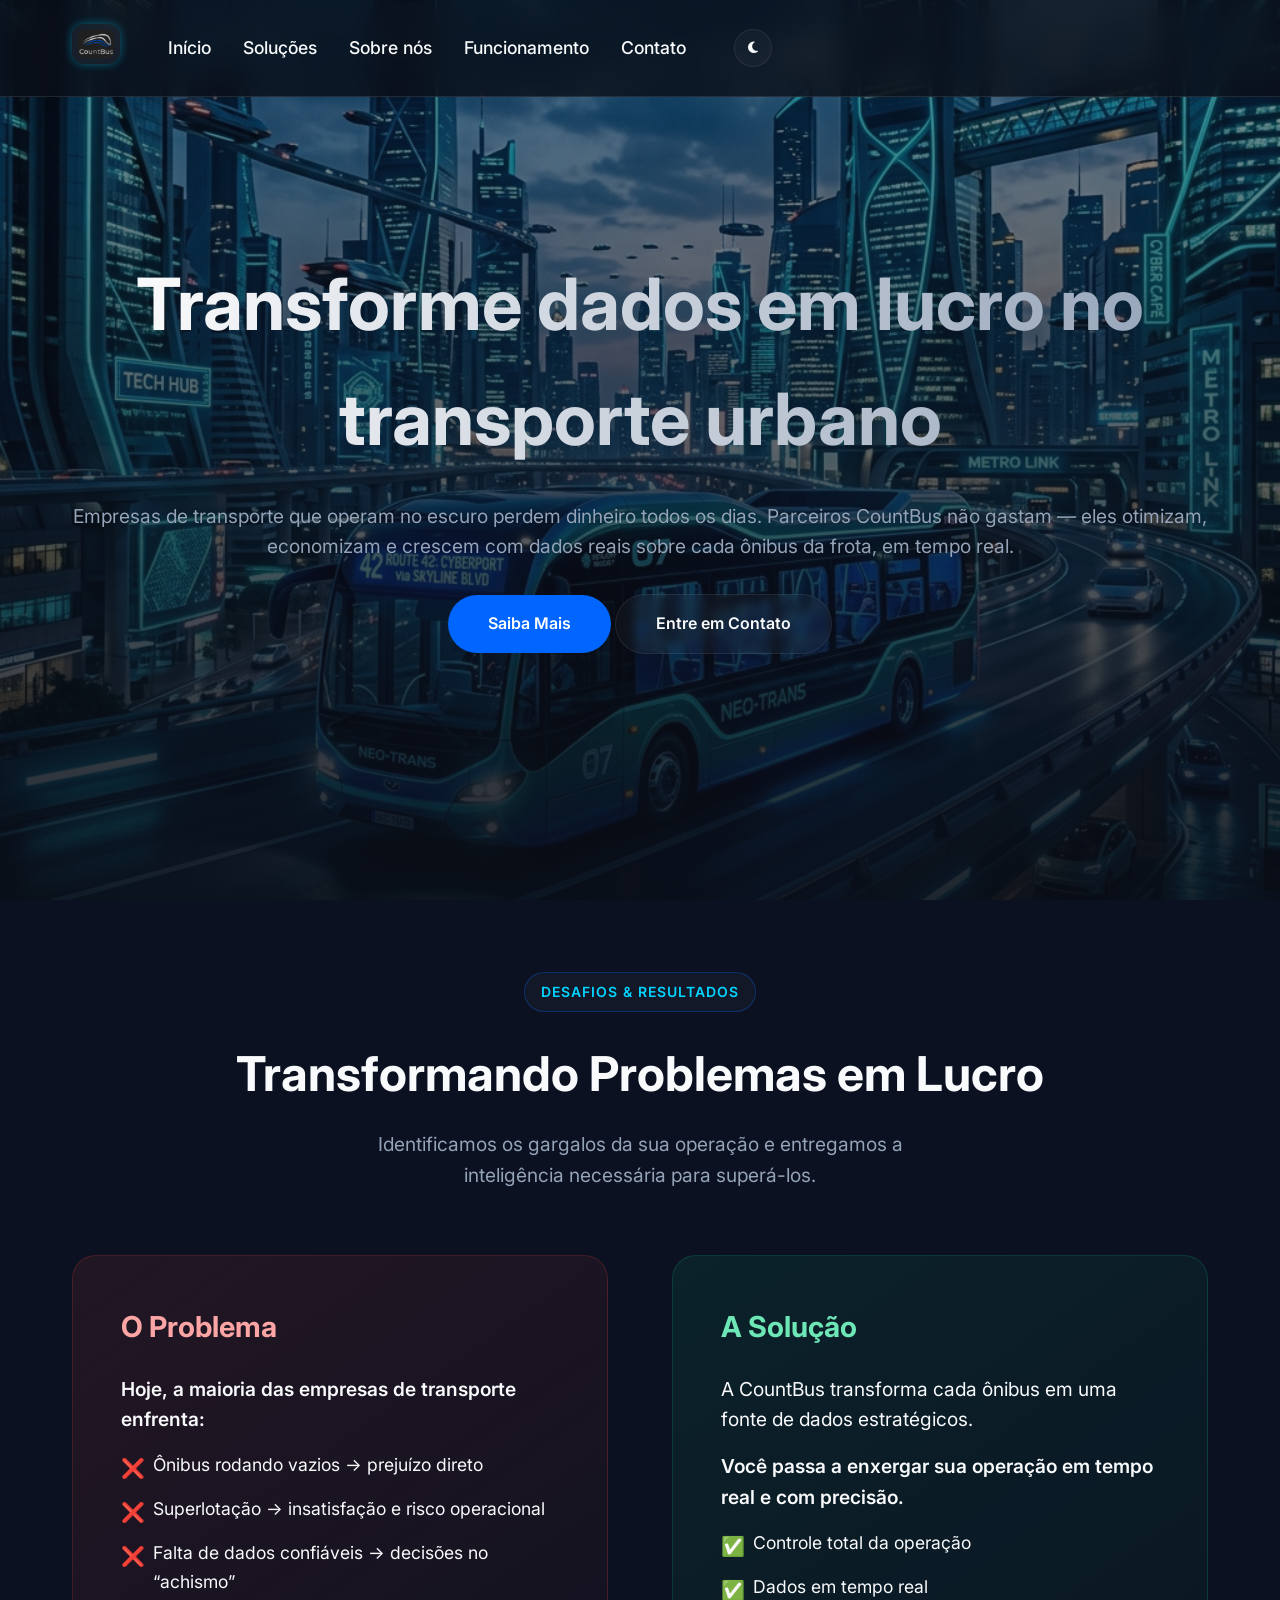
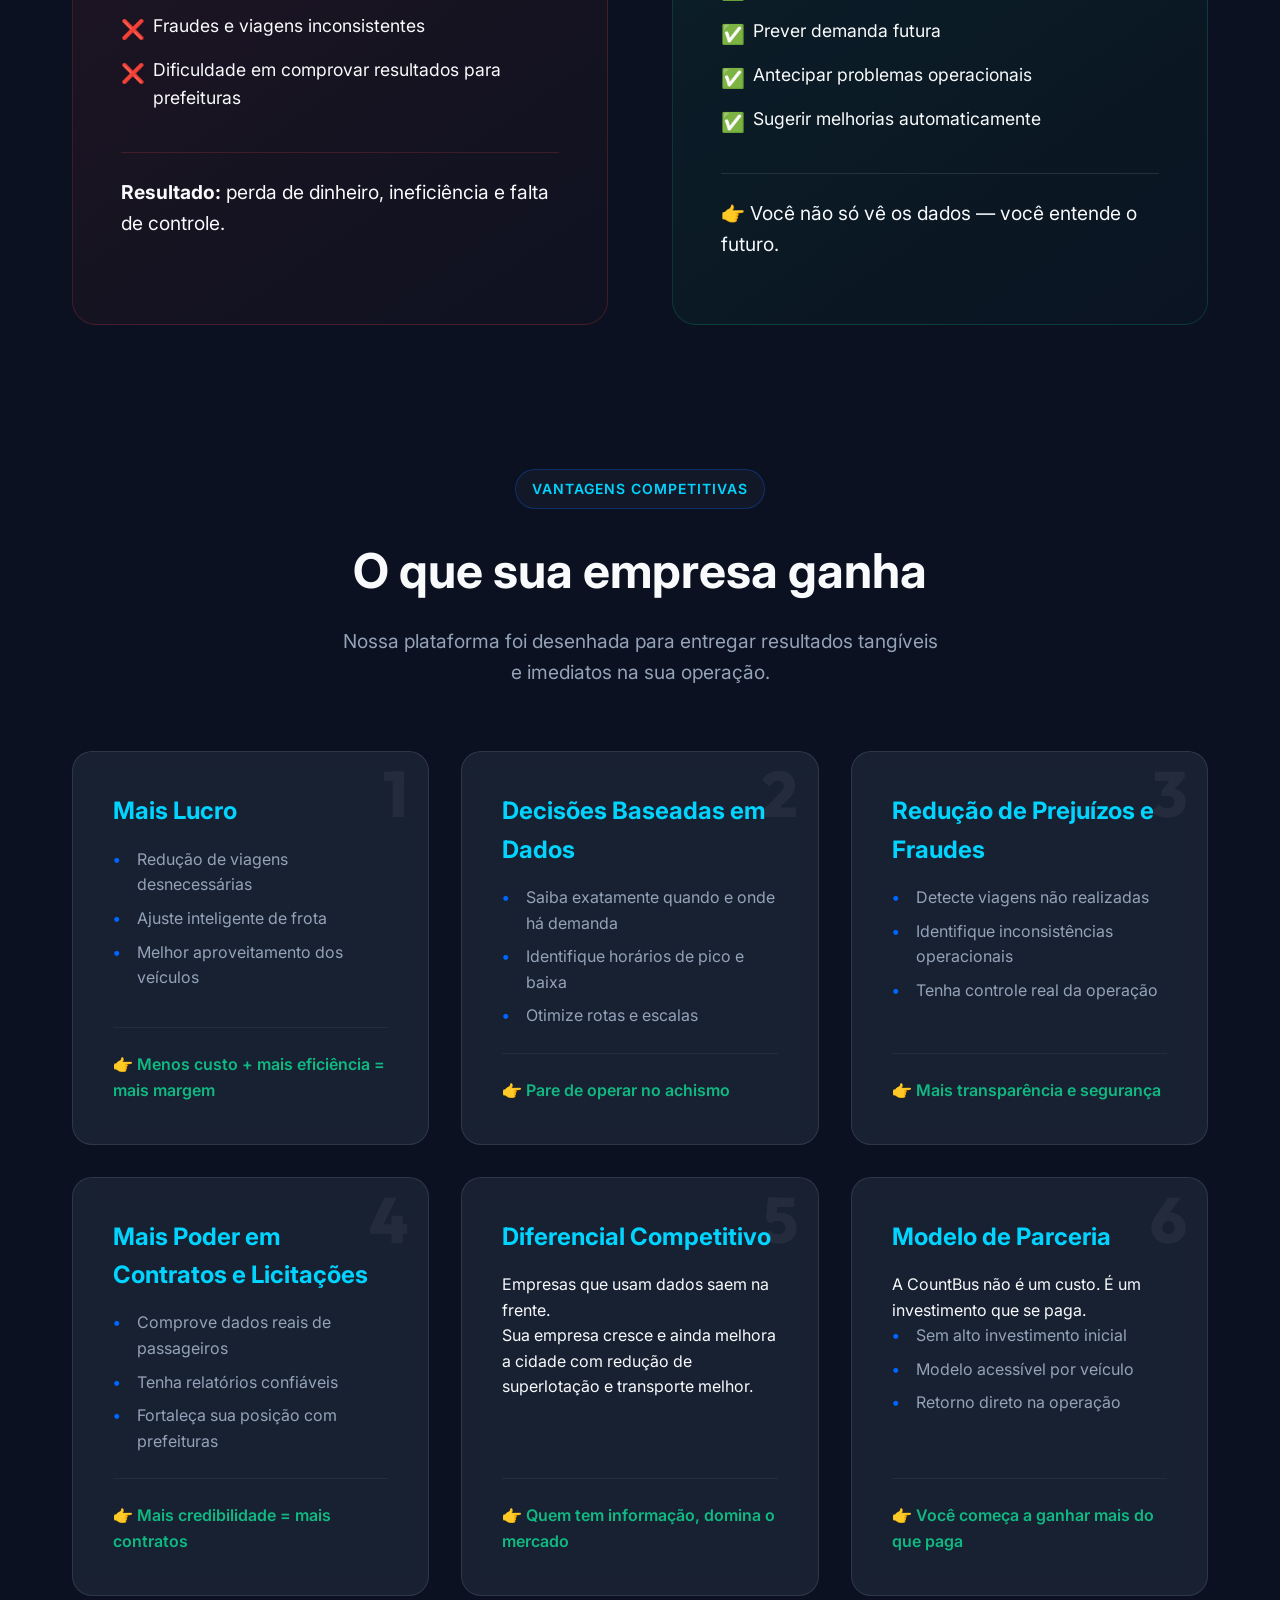
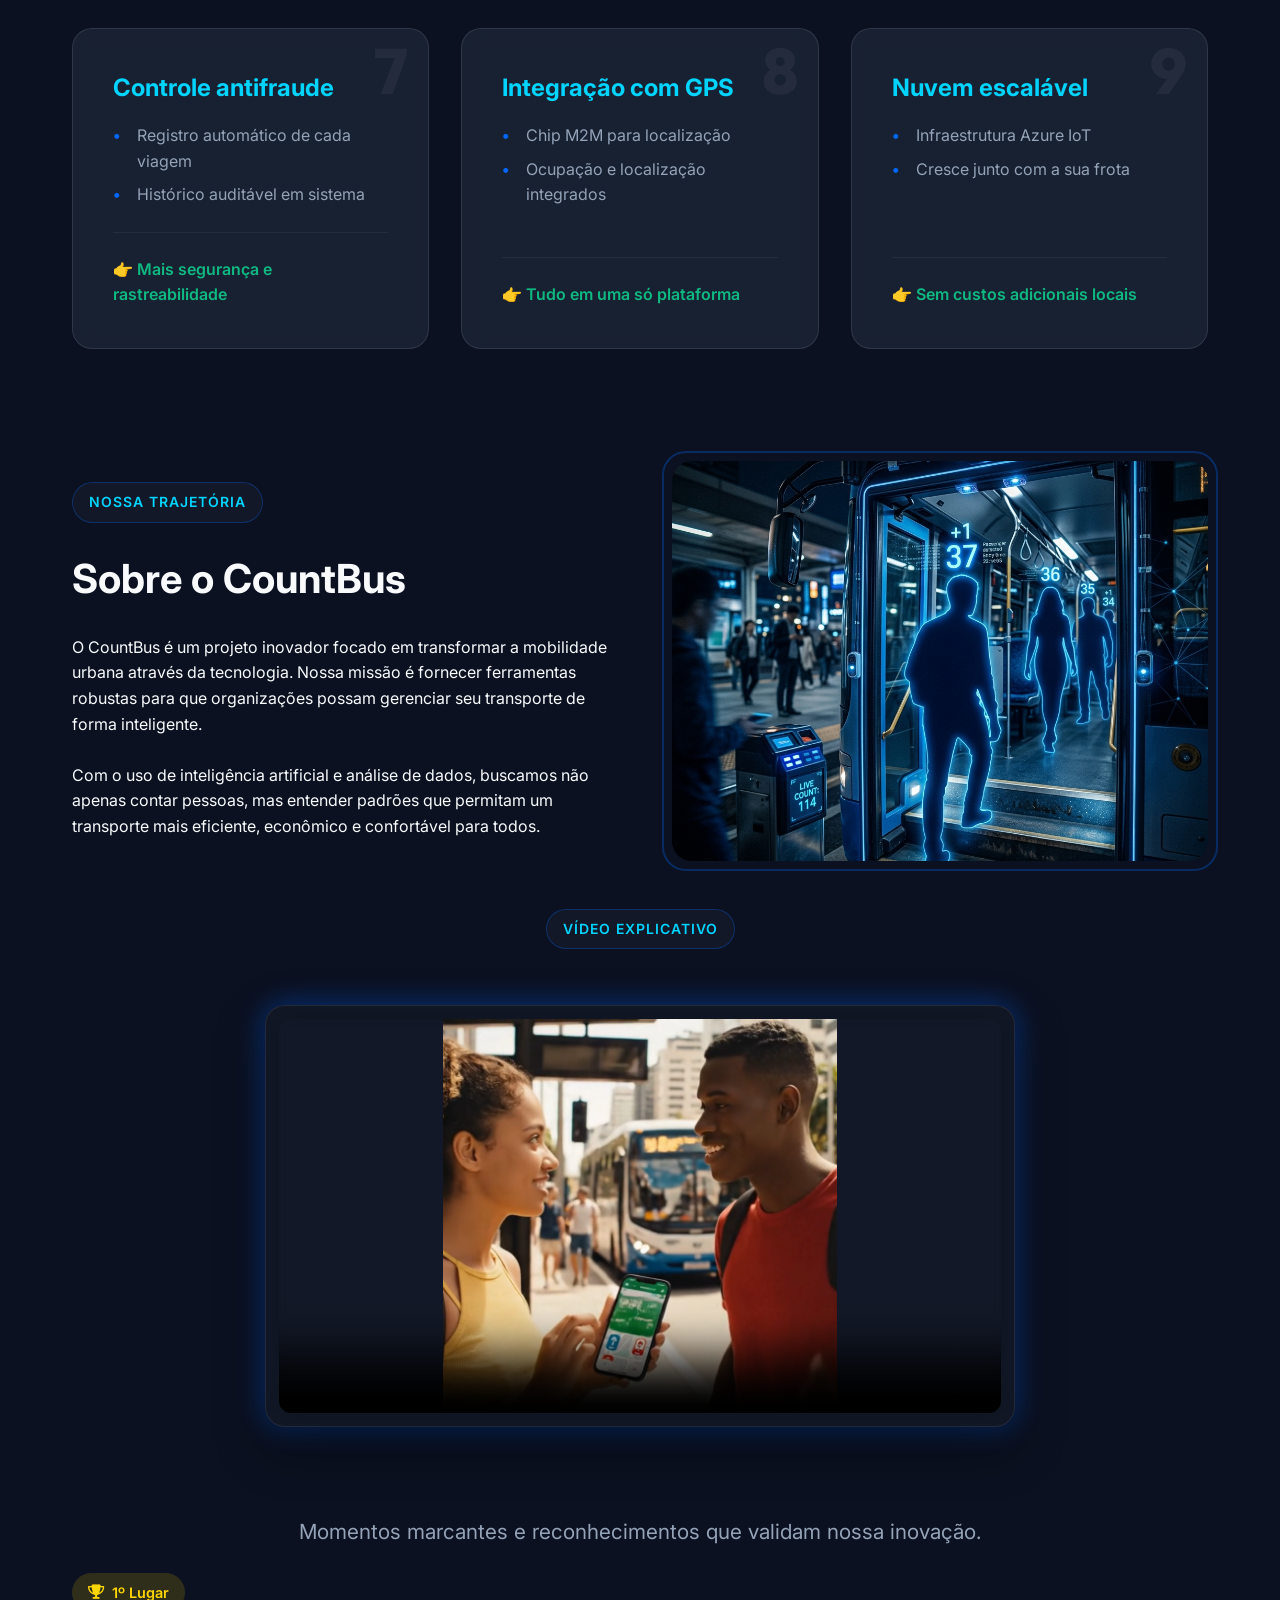
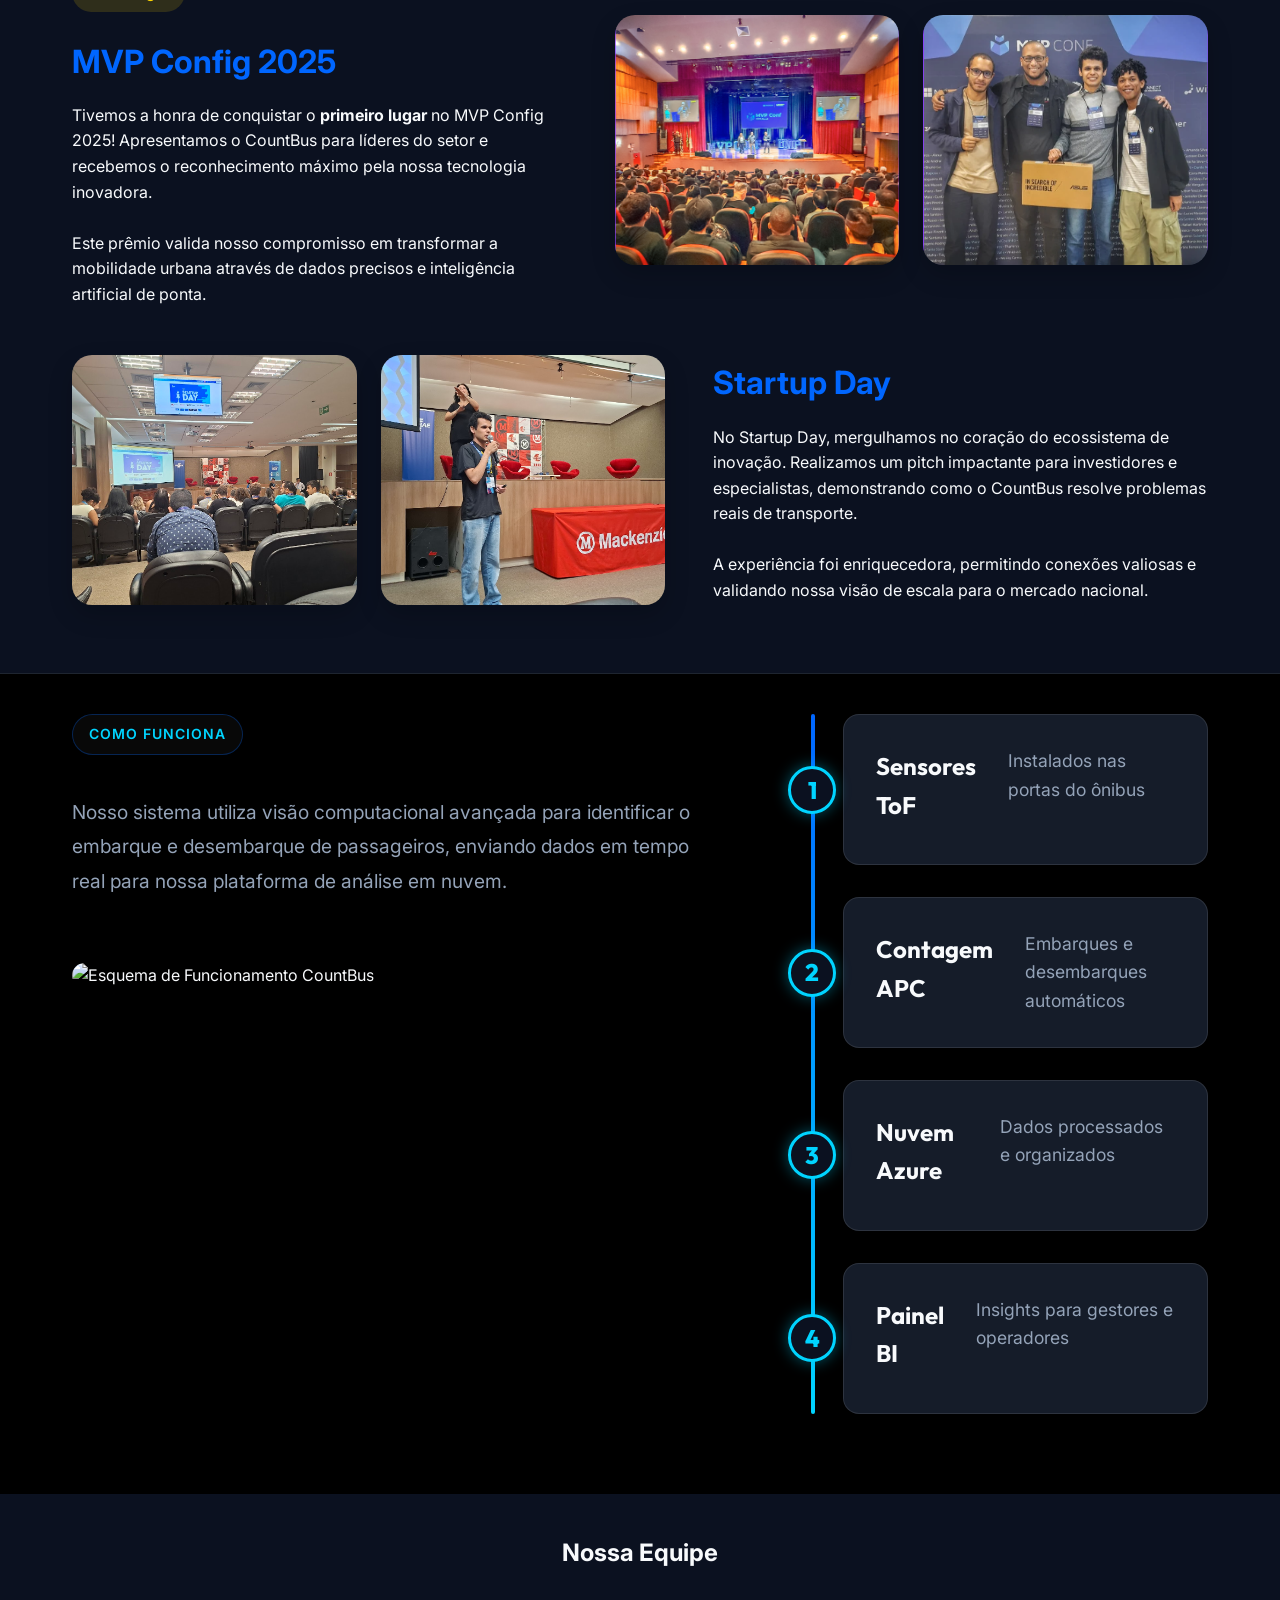
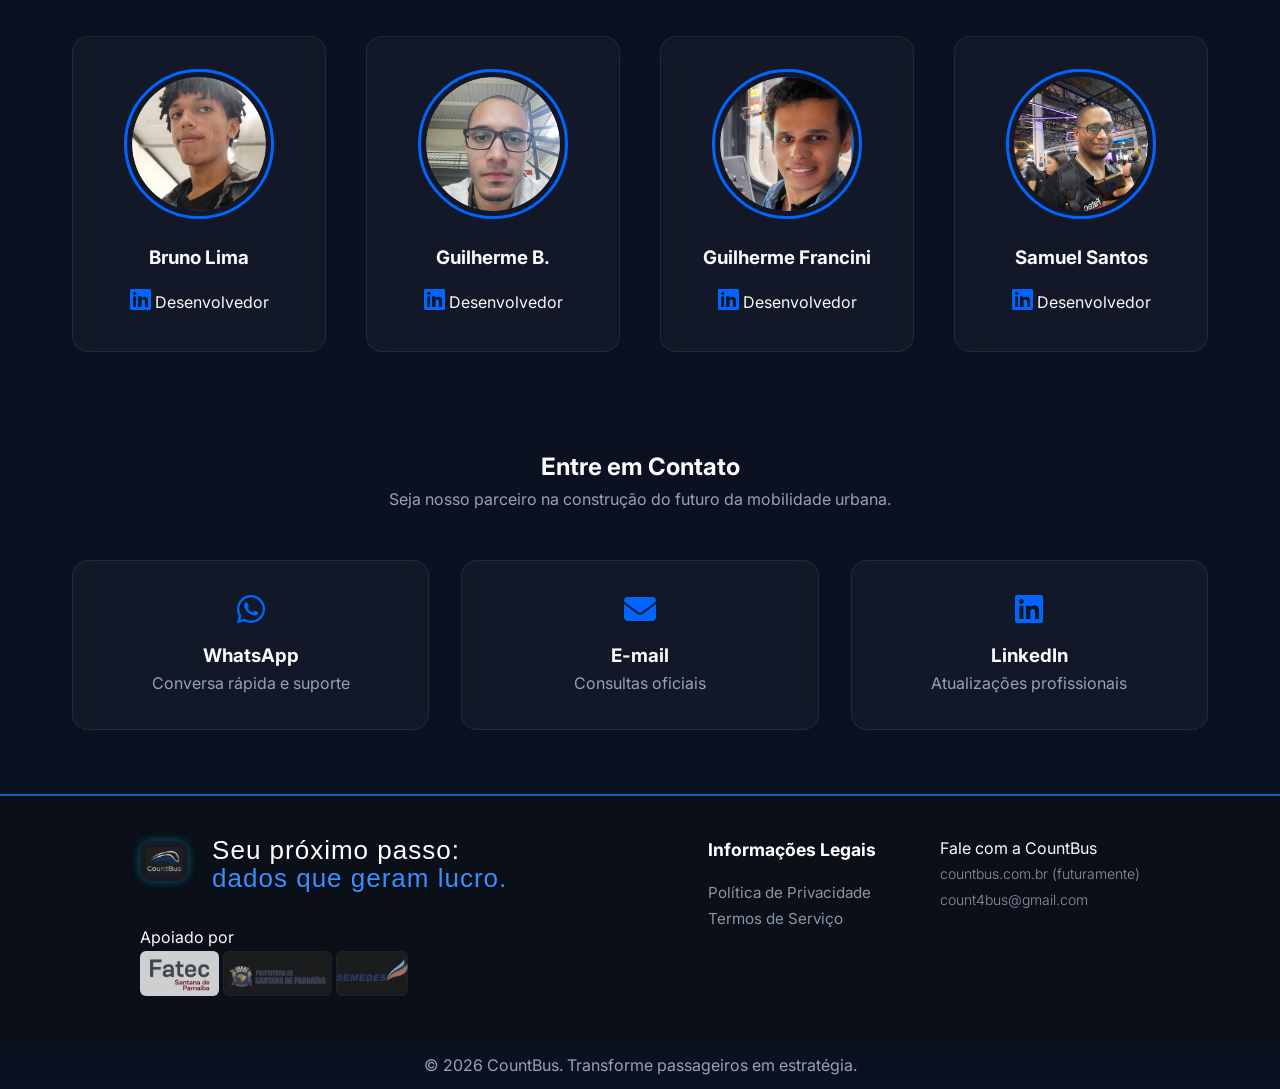
==== commit 532d6920: "feat: updated assets and reorganized styling!" ====
--- a/index.html
+++ b/index.html
@@ -11,7 +11,7 @@
 </head>
 <body>
 
-    <!-- OK Header -->
+    <!-- Header -->
     <header id="header">
         <div class="container nav">
             <div class="nav-row">
@@ -20,9 +20,10 @@
                 </a>
                 <ul class="nav-links">
                     <li><a href="#home">Início</a></li>
-                    <li><a href="#features">Recursos</a></li>
-                    <li><a href="#about">Sobre Nós</a></li>
-                    <li><a href="#contact">Contato</a></li>
+                    <li><a href="#beneficios">Soluções</a></li>
+                    <li><a href="#events">Sobre nós</a></li>
+                    <li><a href="#process">Funcionamento</a></li>
+                    <li><a href="#team">Contato</a></li>
                 </ul>
                 <button id="theme-toggle" class="theme-toggle" aria-label="Toggle Theme">
                     <i class="fas fa-moon"></i>
@@ -31,7 +32,8 @@
         </div>
     </header>
 
-    <!-- OK Carousel Hero -->
+
+    <!-- Carousel Hero -->
     <section id="home" class="hero">
         <div class="carousel">
             <div class="carousel-inner">
@@ -53,7 +55,8 @@
         </div>
     </section>
 
-    <!-- OK Desafios & Soluções -->
+
+    <!-- Desafios & Soluções -->
     <section class="section">
         <div class="container pt-0">
             <div class="section-header">
@@ -257,8 +260,9 @@
         </div>
     </section>
 
+
     <!-- Sobre Nós -->
-    <section id="about" style="padding-bottom: 40px;">
+    <section id="about" style="padding: 40px 0px 0px 0px;">
         <div class="container about-content">
             <div class="about-text">
                 <span class="tagline">Nossa Trajetória</span>
@@ -269,6 +273,20 @@
                 <p>Com o uso de inteligência artificial e análise de dados, buscamos não apenas contar pessoas, mas entender padrões que permitam um transporte mais eficiente, econômico e confortável para todos.</p>
             </div>
             <div class="about-image" style="background-image: url('assets/images/smart_transport_concept.png');"></div>
+        </div>
+    </section>
+
+
+    <!-- Vídeo Demonstrativo -->
+    <section id="project-video" class="section video-section-refined">
+        <div class="container text-center">
+            <span class="tagline">Vídeo Explicativo</span>
+            <div class="video-container glass">
+                <video controls poster="assets/videos/video_thumb2.png">
+                    <source src="assets/videos/CountBus_video_v1.mp4" type="video/mp4">
+                    Seu navegador não suporta vídeos.
+                </video>
+            </div>
         </div>
     </section>
 
@@ -278,7 +296,7 @@
         <div class="container">
             <div style="text-align: center; margin-bottom: 1.5rem;">
                 <!-- <h2>Nossa Trajetória</h2> -->
-                <p style="color: var(--text-muted); font-size: 1.2rem;">Momentos marcantes e reconhecimentos que validam nossa inovação.</p>
+                <p style="color: var(--text-muted); font-size: 1.3rem; padding-top: 20px;">Momentos marcantes e reconhecimentos que validam nossa inovação.</p>
             </div>
             
             <!-- Event 1: MVP Config -->
@@ -317,11 +335,10 @@
 
     <!-- Como funciona -->
     <section id="process" class="section-how section-how-alt">
-        <!-- <div class="section-label-alt">Como funciona — em 4 etapas</div> -->
-        <span class="tagline" style="margin-left: 30px;">Como funciona</span>
-        
-        <div class="container how-container box-expanded">
+        <div class="container">
+            <div class="how-container">
                 <div class="how-left-side">
+                    <span class="tagline">Como funciona</span>
                     <p class="how-description">
                         Nosso sistema utiliza visão computacional avançada para identificar o embarque e desembarque de passageiros, enviando dados em tempo real para nossa plataforma de análise em nuvem.
                     </p>
@@ -352,11 +369,12 @@
                     </div>
                 </div>
             </div>
+        </div>
     </section>
 
 
     <!-- Nossa Equipe -->
-    <section id="team" class="container">
+    <section id="team" class="time-container">
         <div class="team-header">
             <h2>Nossa Equipe</h2>
         </div>
@@ -477,7 +495,6 @@
     </div>
     <p class="copyright-notice">© 2026 CountBus. Transforme passageiros em estratégia.</p>
 
-
     <script src="script.js"></script>
 </body>
 </html>
--- a/style.css
+++ b/style.css
@@ -1,32 +1,133 @@
+/* =======================================
+   SETUP
+   ======================================= */
+
 @import url('https://fonts.googleapis.com/css2?family=Inter:wght@300;400;600;700&family=Outfit:wght@400;700&display=swap');
 
 :root {
+    /* Brand Colors */
     --primary-blue: #0066ff;
     --secondary-blue: #00d4ff;
+    --brand-cyan: #00d4ff;
     --transition: all 0.3s cubic-bezier(0.4, 0, 0.2, 1);
 
-    /* Theme Variables - Dark (Default) */
-    --bg-main: #0a0e17;
+    /* Dark Theme (Default) - RESTORED ORIGINAL GUI COLORS */
+    --bg-color: #0b1120;
     --bg-alt: #05070a;
-    --text-main: #e0e6ed;
+    --surface-color: #1e293b;
+    --surface-color-glass: rgba(30, 41, 59, 0.7);
+    --primary: #0066ff;
+    --primary-glow: rgba(0, 102, 255, 0.5);
+    --accent: #00d4ff;
+    --accent-glow: rgba(0, 212, 255, 0.4);
+    --success: #10b981;
+    --danger: #ef4444;
+    --text-main: #f8fafc;
     --text-muted: #94a3b8;
+    --border-color: rgba(255, 255, 255, 0.1);
     --glass-bg: rgba(255, 255, 255, 0.03);
     --glass-border: rgba(255, 255, 255, 0.08);
     --hero-overlay: linear-gradient(to bottom, rgba(10, 14, 23, 0.4), rgba(10, 14, 23, 0.9));
     --header-bg: rgba(10, 14, 23, 0.8);
-    --border-red: rgba(239, 68, 68, 0.2);
+
+    /* Background Glow */
+    --glow-1: rgba(59, 130, 246, 0.15);
+    --glow-2: rgba(0, 212, 255, 0.1);
+
+    /* Typography */
+    --font-display: 'Outfit', sans-serif;
+    --font-body: 'Inter', sans-serif;
+
+    /* Borders */
+    --tagline-border: rgba(0, 102, 255, 0.3);
 }
 
 [data-theme='light'] {
-    --bg-main: #f0f4f9;
-    --bg-alt: #dee7f0;
-    --text-main: #1e293b;
-    --text-muted: #576d85;
-    --glass-bg: rgba(0, 102, 255, 0.06);
-    --glass-border: rgba(0, 102, 255, 0.18);
-    --hero-overlay: linear-gradient(to bottom, rgba(240, 244, 249, 0.45), rgba(240, 244, 249, 0.92));
-    --header-bg: rgba(240, 244, 249, 0.88);
-}
+    /* Softened Backgrounds */
+    --bg-color: #f1f5f9;
+    --bg-alt: #e2e8f0;
+    --surface-color: #f8fafc;
+    --surface-color-glass: rgba(255, 255, 255, 0.8);
+
+    /* Stronger Typography Contrast */
+    --text-main: #0f172a;
+    --text-muted: #334155;
+
+    /* Refined Glass & Borders */
+    --border-color: rgba(15, 23, 42, 0.12);
+    --glass-bg: rgba(255, 255, 255, 0.5);
+    --glass-border: rgba(15, 23, 42, 0.1);
+
+    /* Overlay & Header transparency */
+    --hero-overlay: linear-gradient(to bottom, rgba(241, 245, 249, 0.3), rgba(241, 245, 249, 0.95));
+    --header-bg: rgba(241, 245, 249, 0.85);
+
+    /* Atmospheric Glow (Softer) */
+    --glow-1: rgba(37, 99, 235, 0.08);
+    --glow-2: rgba(14, 165, 233, 0.05);
+
+    /* Brand Accents (Deepened for light mode readability) */
+    --primary: #2563eb;
+    --accent: #0284c7;
+    --tagline-border: var(--primary-blue);
+}
+
+/* Specific readability overrides for Light Theme to avoid mess with baseline structure */
+[data-theme='light'] .problem-box {
+    background: rgba(239, 68, 68, 0.08);
+    border-color: rgba(239, 68, 68, 0.3);
+}
+
+[data-theme='light'] .solution-box {
+    background: rgba(16, 185, 129, 0.08);
+    border-color: rgba(16, 185, 129, 0.3);
+}
+
+[data-theme='light'] .problem-box h3 {
+    color: #b91c1c;
+}
+
+[data-theme='light'] .solution-box h3 {
+    color: #047857;
+}
+
+[data-theme='light'] .problem-box p,
+[data-theme='light'] .solution-box p,
+[data-theme='light'] .problem-list li,
+[data-theme='light'] .solution-list li {
+    color: #0f172a;
+}
+
+[data-theme='light'] .problem-result,
+[data-theme='light'] .solution-conclusion {
+    border-color: rgba(15, 23, 42, 0.1);
+}
+
+/* Hero Text fix for Light Mode */
+[data-theme='light'] .hero h1 {
+    background: linear-gradient(to right, #0f172a, #334155);
+    -webkit-background-clip: text;
+    -webkit-text-fill-color: transparent;
+}
+
+[data-theme='light'] .hero p {
+    color: #334155;
+    text-shadow: none;
+}
+
+/* Medal/Badge Fix for Light Mode */
+[data-theme='light'] .medal-tag { background: #facc15 !important; color: #422006 !important; font-weight: 700; border: 1.5px solid #a16207; }
+
+/* Tagline fix for Light Mode (Como funciona and others) */
+[data-theme='light'] .tagline {
+    background: #f8fafc;
+    color: #0f172a;
+    border-color: #2563eb;
+}
+
+/* =======================================
+   GLOBAL SETUP
+   ======================================= */
 
 * {
     margin: 0;
@@ -35,58 +136,17 @@
 }
 
 body {
-    font-family: 'Inter', sans-serif;
-    background-color: var(--bg-main);
+    font-family: var(--font-body);
+    background-color: var(--bg-color);
     color: var(--text-main);
     line-height: 1.6;
     overflow-x: hidden;
-}
-
-h1, h2, h3 {
-    font-family: 'Outfit', sans-serif;
-    font-weight: 700;
-}
-
-/* Glassmorphism Utility */
-.glass {
-    background: var(--glass-bg);
-    backdrop-filter: blur(12px);
-    -webkit-backdrop-filter: blur(12px);
-    border: 1px solid var(--glass-border);
-    border-radius: 16px;
-}
-
-/* Layout */
-/* .container {
-    max-width: 1200px;
-    margin: 0 auto;
-    padding: 15px 2rem 0 2rem;
-} */
-
-/* .pt-0 {
-    padding-top: 0 !important;
-} */
-
-/* section {
-    padding: 100px 0;
-} */
-
-/* Header */
-/* header {
-    position: fixed;
-    top: 0;
-    width: 100%;
-    z-index: 1000;
-    padding: 1rem 0;
-    transition: var(--transition);
-} */
-
-/* header.scrolled {
-    background: var(--header-bg);
-    backdrop-filter: blur(10px);
-    padding: 0.8rem 0;
-    border-bottom: 1px solid var(--glass-border);
-} */
+    background-image:
+        radial-gradient(circle at 15% 50%, var(--glow-1), transparent 25%),
+        radial-gradient(circle at 85% 30%, var(--glow-2), transparent 25%);
+    background-attachment: fixed;
+    transition: background-color 0.4s ease, color 0.4s ease;
+}
 
 nav {
     display: flex;
@@ -100,35 +160,11 @@
     gap: 3rem;
 }
 
-.logo-wrapper {
-    display: flex;
-    align-items: center;
-    gap: 1.5rem;
-}
-
-.logo {
-    font-size: 1.8rem;
-    font-weight: 700;
-    color: var(--primary-blue);
-    text-decoration: none;
-    display: flex;
-    align-items: center;
-    gap: 0.5rem;
-}
-
-.brand-logo {
-    height: 70px;
-    width: auto;
-    border-radius: 10px;
-    transition: var(--transition);
-}
-
 header.scrolled .brand-logo {
     height: 55px;
 }
 
-
-.nav-links { 
+.nav-links {
     display: flex;
     gap: 2rem;
     list-style: none;
@@ -138,7 +174,7 @@
     text-decoration: none;
     color: var(--text-main);
     font-weight: 500;
-    font-size: 0.95rem;
+    font-size: 1.1rem;
     transition: var(--transition);
 }
 
@@ -167,6 +203,178 @@
     transform: rotate(15deg);
 }
 
+.contact-header {
+    text-align: center;
+}
+
+.contact-header p {
+    color: var(--text-muted);
+}
+
+.team-header {
+    text-align: center;
+    margin-bottom: 3rem;
+}
+
+.events-header {
+    text-align: center;
+    margin-bottom: 1.5rem;
+}
+
+.footer-logo-img {
+    height: 48px;
+    width: auto;
+    border-radius: 8px;
+}
+
+@media (max-width: 768px) {
+    .hero {
+        padding: 8rem 0 4rem;
+    }
+
+    .hero h1 {
+        font-size: 2.5rem;
+    }
+
+    .hero p.lead {
+        font-size: 1.2rem;
+    }
+
+    .hero .highlight {
+        font-size: 1.4rem;
+    }
+
+    .section-header h2 {
+        font-size: 2.2rem;
+    }
+
+    .cta-box {
+        padding: 3rem 1.5rem;
+    }
+
+    .cta-box h2 {
+        font-size: 2.2rem;
+    }
+}
+
+.footer-brand-header {
+    display: flex;
+    align-items: center;
+    gap: 1.5rem;
+    margin-bottom: 2rem;
+}
+
+@media (max-width: 992px) {
+    .how-content-row {
+        flex-direction: column;
+    }
+
+    .footer-brand-header {
+        flex-direction: column;
+        text-align: center;
+    }
+
+    .footer-info-wrapper {
+        flex-direction: column;
+        align-items: center;
+        text-align: center;
+        gap: 2rem;
+    }
+}
+
+/* --- Header --- */
+header {
+    padding: 1.5rem 0;
+    position: fixed;
+    top: 0;
+    width: 100%;
+    z-index: 1000;
+    background: var(--header-bg);
+    backdrop-filter: blur(12px);
+    border-bottom: 1px solid var(--border-color);
+}
+
+.logo img {
+    height: 40px;
+    object-fit: contain;
+}
+
+.section-header {
+    text-align: center;
+    margin-bottom: 4rem;
+}
+
+.section-header h2 {
+    font-size: 3rem;
+    margin-bottom: 1rem;
+}
+
+.section-header p {
+    font-size: 1.2rem;
+    color: var(--text-muted);
+    max-width: 600px;
+    margin: 0 auto;
+}
+
+/* --- Logo Styling --- */
+.logo img {
+    border: 2px solid transparent;
+    border-radius: 12px;
+    padding: 4px;
+    background: rgba(255, 255, 255, 0.05);
+    box-shadow: 0 0 10px var(--accent-glow);
+}
+
+@media (max-width: 768px) {
+    .hero {
+        padding: 8rem 0 4rem;
+    }
+
+    .hero h1 {
+        font-size: 2.5rem;
+    }
+
+    .hero p.lead {
+        font-size: 1.2rem;
+    }
+
+    .hero .highlight {
+        font-size: 1.4rem;
+    }
+
+    .section-header h2 {
+        font-size: 2.2rem;
+    }
+
+    .cta-box {
+        padding: 3rem 1.5rem;
+    }
+
+    .cta-box h2 {
+        font-size: 2.2rem;
+    }
+
+    .how-steps::before {
+        left: 1rem;
+    }
+
+    .how-step {
+        margin-left: 2rem;
+        padding: 1.5rem;
+    }
+
+    .step-num {
+        left: -2rem;
+        width: 2.5rem;
+        height: 2.5rem;
+        font-size: 1.2rem;
+    }
+}
+
+/* =======================================
+   HERO
+   ======================================= */
+
 /* Hero & Carousel */
 .hero {
     height: 100vh;
@@ -186,21 +394,6 @@
     height: 100%;
     z-index: -1;
 }
-
-.carou.section-how {
-    max-width: 900px;
-    margin: 0 auto;
-    position: relative;
-    background: var(--bg-alt);
-    padding-top: 50px;
-    padding-bottom: 50px;
-}
-
-/* .carousel-inner {
-    width: 100%;
-    height: 100%;
-    position: relative;
-} */
 
 .carousel-item {
     position: absolute;
@@ -218,9 +411,17 @@
     opacity: 1;
 }
 
-.carousel-bg-1 { background-image: url('assets/images/bus_tech_city.png'); }
-.carousel-bg-2 { background-image: url('assets/images/dashboard_analytics.png'); }
-.carousel-bg-3 { background-image: url('assets/images/smart_transport_concept.png'); }
+.carousel-bg-1 {
+    background-image: url('assets/images/bus_tech_city.png');
+}
+
+.carousel-bg-2 {
+    background-image: url('assets/images/dashboard_analytics.png');
+}
+
+.carousel-bg-3 {
+    background-image: url('assets/images/smart_transport_concept.png');
+}
 
 .carousel-item::after {
     content: '';
@@ -232,24 +433,670 @@
     background: var(--hero-overlay);
 }
 
-/* .hero-content {
-    max-width: 850px;
-} */
-
-/* .hero h1 {
-    font-size: 4rem;
-    margin-bottom: 1.5rem;
-    background: linear-gradient(to right, var(--text-main), var(--primary-blue));
-    -webkit-background-clip: text;
-    background-clip: text;
-    -webkit-text-fill-color: transparent;
-} */
-
 .hero p {
     font-size: 1.2rem;
     color: var(--text-muted);
     text-shadow: 0 0 2px rgba(0, 0, 0, 0.26);
     margin-bottom: 2rem;
+}
+
+.hero h1 {
+    font-size: 4.5rem;
+    margin-bottom: 1.5rem;
+    background: linear-gradient(to right, #fff, #94a3b8);
+    -webkit-background-clip: text;
+    -webkit-text-fill-color: transparent;
+}
+
+@media (max-width: 992px) {
+    .hero h1 {
+        font-size: 3.5rem;
+    }
+}
+
+/* =======================================
+   PROBLEM / SOLUTION
+   ======================================= */
+
+.problem-solution-grid {
+    display: grid;
+    grid-template-columns: 1fr 1fr;
+    gap: 4rem;
+    align-items: stretch;
+}
+
+.problem-box,
+.solution-box {
+    padding: 3rem;
+    border-radius: 24px;
+    height: 100%;
+    display: flex;
+    flex-direction: column;
+}
+
+.problem-box {
+    background: linear-gradient(145deg, rgba(239, 68, 68, 0.1), rgba(239, 68, 68, 0.02));
+    border: 1px solid rgba(239, 68, 68, 0.2);
+}
+
+.solution-box {
+    background: linear-gradient(145deg, rgba(16, 185, 129, 0.1), rgba(16, 185, 129, 0.02));
+    border: 1px solid rgba(16, 185, 129, 0.2);
+}
+
+.problem-box h3,
+.solution-box h3 {
+    font-size: 1.8rem;
+    margin-bottom: 1.5rem;
+}
+
+.problem-box h3 {
+    color: #fca5a5;
+}
+
+.solution-box h3 {
+    color: #6ee7b7;
+}
+
+.problem-box p,
+.solution-box p {
+    font-size: 1.2rem;
+    margin-bottom: 1rem;
+    color: #f8fafc;
+}
+
+.problem-box-lead,
+.solution-highlight {
+    font-weight: 600;
+}
+
+.problem-result,
+.solution-conclusion {
+    margin-top: 1.5rem;
+    padding-top: 1.5rem;
+    border-top: 1px solid rgba(255, 255, 255, 0.1);
+    font-size: 1.2rem;
+}
+
+.problem-result {
+    border-color: rgba(239, 68, 68, 0.2);
+}
+
+.solution-result {
+    border-color: rgba(16, 185, 129, 0.2);
+}
+
+.problem-list,
+.solution-list {
+    list-style: none;
+}
+
+.problem-list li,
+.solution-list li {
+    position: relative;
+    padding-left: 2rem;
+    margin-bottom: 1rem;
+    font-size: 1.1rem;
+    color: #f8fafc;
+}
+
+.problem-list li::before {
+    content: '❌';
+    position: absolute;
+    left: 0;
+    top: 2px;
+    font-size: 1.2rem;
+}
+
+.solution-list li::before {
+    content: '✅';
+    position: absolute;
+    left: 0;
+    top: 2px;
+    font-size: 1.2rem;
+}
+
+/* =======================================
+   BENEFITS CARDS
+   ======================================= */
+
+.cards-grid {
+    display: grid;
+    grid-template-columns: repeat(auto-fit, minmax(320px, 1fr));
+    gap: 2rem;
+}
+
+.card {
+    background: var(--surface-color-glass);
+    backdrop-filter: blur(10px);
+    border: 1px solid var(--border-color);
+    border-radius: 20px;
+    padding: 2.5rem;
+    transition: all 0.4s ease;
+    position: relative;
+    overflow: hidden;
+    display: flex;
+    flex-direction: column;
+    height: 100%;
+}
+
+.card::before {
+    content: '';
+    position: absolute;
+    top: 0;
+    left: 0;
+    width: 100%;
+    height: 4px;
+    background: linear-gradient(90deg, var(--primary), var(--accent));
+    opacity: 0;
+    transition: opacity 0.3s ease;
+}
+
+.card:hover {
+    transform: translateY(-10px);
+    box-shadow: 0 20px 40px rgba(0, 0, 0, 0.3);
+    border-color: rgba(255, 255, 255, 0.2);
+}
+
+.card:hover::before {
+    opacity: 1;
+}
+
+.card-number {
+    font-family: var(--font-display);
+    font-size: 4rem;
+    font-weight: 800;
+    color: rgba(255, 255, 255, 0.05);
+    position: absolute;
+    top: 10px;
+    right: 20px;
+    line-height: 1;
+    z-index: 0;
+}
+
+.card h3 {
+    font-size: 1.5rem;
+    margin-bottom: 1rem;
+    color: var(--accent);
+}
+
+.card ul {
+    list-style: none;
+    margin-bottom: 1.5rem;
+}
+
+.card ul li {
+    color: var(--text-muted);
+    margin-bottom: 0.5rem;
+    padding-left: 1.5rem;
+    position: relative;
+}
+
+.card ul li::before {
+    content: '•';
+    color: var(--primary);
+    position: absolute;
+    left: 0;
+    font-weight: bold;
+}
+
+.card-footer {
+    margin-top: auto;
+    padding-top: 1.5rem;
+    border-top: 1px solid rgba(255, 255, 255, 0.05);
+    font-weight: 600;
+    color: var(--success);
+}
+
+/* =======================================
+   ABOUT US
+   ======================================= */
+
+.about-content {
+    display: grid;
+    grid-template-columns: 1fr 1fr;
+    gap: 4rem;
+    align-items: center;
+}
+
+#about {
+    padding-bottom: 40px;
+}
+
+.about-text h2 {
+    font-size: 2.5rem;
+    margin-bottom: 1.5rem;
+}
+
+.about-image {
+    width: 100%;
+    height: 400px;
+    border-radius: 20px;
+    background: url('assets/images/smart_transport_concept.png') center/cover;
+    position: relative;
+}
+
+.about-image::before {
+    content: '';
+    position: absolute;
+    inset: -10px;
+    border: 2px solid var(--primary-blue);
+    border-radius: 24px;
+    opacity: 0.3;
+}
+
+/* =======================================
+   EVENTS
+   ======================================= */
+
+.event-block {
+    display: grid;
+    grid-template-columns: 1fr 1.2fr;
+    gap: 3rem;
+    align-items: center;
+    margin-bottom: 3rem;
+}
+
+#events {
+    padding-top: 20px;
+    padding-bottom: 20px;
+}
+
+.event-block.reverse {
+    grid-template-columns: 1.2fr 1fr;
+}
+
+.event-block.reverse .event-text {
+    grid-column: 2;
+}
+
+.event-block.reverse .event-gallery {
+    grid-column: 1;
+    grid-row: 1;
+}
+
+.event-gallery {
+    display: grid;
+    grid-template-columns: 1fr 1fr;
+    gap: 1.5rem;
+}
+
+.event-gallery img {
+    width: 100%;
+    height: 250px;
+    object-fit: cover;
+    border-radius: 20px;
+    box-shadow: 0 10px 25px rgba(0, 0, 0, 0.2);
+    transition: var(--transition);
+}
+
+.event-gallery img:hover {
+    transform: translateY(-5px) scale(1.02);
+}
+
+.event-text h3 {
+    font-size: 2rem;
+    margin-bottom: 1rem;
+    color: var(--primary-blue);
+}
+
+.event-text .medal-tag {
+    display: inline-flex;
+    align-items: center;
+    gap: 0.5rem;
+    background: rgba(255, 215, 0, 0.15);
+    color: #ffd700;
+    padding: 0.5rem 1rem;
+    border-radius: 50px;
+    font-weight: 600;
+    font-size: 0.9rem;
+    margin-bottom: 1.5rem;
+}
+
+/* =======================================
+   PROCESS / HOW IT WORKS
+   ======================================= */
+
+.section-how {
+    padding: 20px 0px 80px 0px;
+    background: #000;
+    border-top: 1px solid #1e2530;
+    position: relative;
+    width: 100%;
+}
+
+.how-container {
+    display: flex;
+    align-items: flex-start;
+    gap: 4rem;
+    padding-top: 20px;
+    transition: var(--transition);
+}
+
+.how-content-row {
+    display: flex;
+    align-items: flex-start;
+    gap: 4rem;
+    width: 100%;
+}
+
+.how-left-side {
+    flex: 1.5;
+}
+
+.how-right-side {
+    flex: 1;
+}
+
+.how-description {
+    margin-top: 1rem;
+    margin-bottom: 2rem;
+    color: var(--text-muted);
+    font-size: 1.2rem;
+    line-height: 1.8;
+}
+
+.process-image {
+    width: 70%;
+    max-width: 450px;
+    border-radius: 40px;
+    box-shadow: 0 20px 50px rgba(0, 0, 0, 0.4);
+    transition: var(--transition);
+    margin: 2rem 0 0;
+}
+
+.process-image:hover {
+    transform: scale(1.02);
+}
+
+@media (max-width: 992px) {
+    .how-container {
+        flex-direction: column;
+        gap: 3rem;
+    }
+
+    .how-left-side,
+    .how-right-side {
+        width: 100%;
+        max-width: 100%;
+    }
+}
+
+.how-steps {
+    display: flex;
+    flex-direction: column;
+    gap: 2rem;
+    position: relative;
+}
+
+.how-steps::before {
+    content: '';
+    position: absolute;
+    left: 2rem;
+    top: 0;
+    bottom: 0;
+    width: 4px;
+    background: linear-gradient(to bottom, var(--primary), var(--accent));
+    border-radius: 4px;
+}
+
+.how-step {
+    display: flex;
+    align-items: flex-start;
+    gap: 2rem;
+    position: relative;
+    background: var(--surface-color-glass);
+    border: 1px solid var(--border-color);
+    padding: 2rem;
+    border-radius: 16px;
+    margin-left: 4rem;
+    transition: transform 0.3s ease;
+}
+
+.how-step:hover {
+    transform: translateX(10px);
+    border-color: var(--accent);
+}
+
+.step-num {
+    position: absolute;
+    left: -3.5rem;
+    top: 50%;
+    transform: translateY(-50%);
+    width: 3rem;
+    height: 3rem;
+    background: var(--bg-color);
+    border: 3px solid var(--accent);
+    border-radius: 50%;
+    display: flex;
+    align-items: center;
+    justify-content: center;
+    font-family: var(--font-display);
+    font-size: 1.5rem;
+    font-weight: 800;
+    color: var(--accent);
+    box-shadow: 0 0 15px var(--accent-glow);
+    z-index: 2;
+}
+
+.step-label {
+    font-family: var(--font-display);
+    font-size: 1.5rem;
+    font-weight: 700;
+    color: var(--text-main);
+    margin-bottom: 0.5rem;
+}
+
+.step-sub {
+    color: var(--text-muted);
+    font-size: 1.1rem;
+}
+
+/* =======================================
+   TEAM
+   ======================================= */
+
+.team-grid {
+    display: grid;
+    grid-template-columns: repeat(auto-fit, minmax(220px, 1fr));
+    gap: 2.5rem;
+    margin-top: 4rem;
+}
+
+#team {
+    margin-bottom: 6rem;
+}
+
+.team-img-wrapper {
+    width: 150px;
+    height: 150px;
+    margin: 0 auto 1.5rem;
+    border-radius: 50%;
+    overflow: hidden;
+    border: 3px solid var(--primary-blue);
+    padding: 5px;
+}
+
+.team-img-wrapper img {
+    width: 100%;
+    height: 100%;
+    object-fit: cover;
+    border-radius: 50%;
+}
+
+.team-card {
+    text-align: center;
+    padding: 2rem;
+    transition: var(--transition);
+}
+
+.team-card h3 {
+    margin-bottom: 0.5rem;
+}
+
+.team-card .linkedin-link {
+    color: var(--primary-blue);
+    font-size: 1.5rem;
+    display: inline-block;
+    transition: var(--transition);
+}
+
+.team-card .linkedin-link:hover {
+    transform: scale(1.2);
+}
+
+/* =======================================
+   CONTACT
+   ======================================= */
+
+.contact-container {
+    display: grid;
+    grid-template-columns: repeat(auto-fit, minmax(250px, 1fr));
+    gap: 2rem;
+    margin-top: 3rem;
+    margin-bottom: 4rem;
+}
+
+.contact-item {
+    display: flex;
+    flex-direction: column;
+    align-items: center;
+    padding: 2rem;
+    text-decoration: none;
+    color: inherit;
+    transition: var(--transition);
+}
+
+.contact-item i {
+    font-size: 2rem;
+    margin-bottom: 1rem;
+    color: var(--primary-blue);
+}
+
+.contact-item:hover {
+    background: var(--glass-bg);
+    border-color: var(--primary-blue);
+}
+
+.contact-item-p {
+    color: var(--text-muted);
+}
+
+/* =======================================
+   FOOTER
+   ======================================= */
+
+.section-footer {
+    padding: 40px 0;
+    background: #0a0f18;
+    border-top: 2px solid #1560c8;
+    display: flex;
+    justify-content: center;
+}
+
+.footer-wrapper {
+    display: flex;
+    justify-content: space-around;
+    align-items: flex-start;
+    gap: 4rem;
+    width: 100%;
+}
+
+.footer-claim {
+    font-family: 'Bebas Neue', sans-serif;
+    font-size: 26px;
+    color: #ffffff;
+    letter-spacing: 1px;
+    line-height: 1.1;
+    margin-bottom: 0;
+}
+
+.footer-claim span {
+    color: #3a8eff;
+}
+
+.footer-info-wrapper {
+    display: flex;
+    gap: 4rem;
+    text-align: left;
+    justify-content: flex-end;
+}
+
+.footer-links-group h4 {
+    margin-bottom: 1rem;
+    color: #fff;
+    font-size: 1.1rem;
+}
+
+.footer-links-group ul {
+    list-style: none;
+}
+
+.footer-links-group a {
+    color: #8b95a8;
+    text-decoration: none;
+    transition: var(--transition);
+    font-size: 0.95rem;
+}
+
+.footer-links-group a:hover {
+    color: #3a8eff;
+}
+
+.footer-contact-info {
+    font-size: 14px;
+    color: #8b95a8;
+    font-weight: 300;
+    line-height: 1.8;
+}
+
+.footer-apoios-grid img {
+    height: 45px;
+    width: auto;
+    filter: grayscale(0.4);
+    opacity: 0.8;
+    transition: var(--transition);
+    border-radius: 6px;
+}
+
+.footer-apoios-grid img:hover {
+    filter: grayscale(0);
+    opacity: 1;
+    transform: scale(1.1);
+}
+
+/* =======================================
+   MISC
+   ======================================= */
+
+.glass {
+    background: var(--glass-bg);
+    backdrop-filter: blur(12px);
+    -webkit-backdrop-filter: blur(12px);
+    border: 1px solid var(--glass-border);
+    border-radius: 16px;
+}
+
+.copyright-notice {
+    text-align: center;
+    color: var(--text-muted);
+    padding: 10px;
+}
+
+/* FOLDER (Restored Legacy Block) */
+
+@import url('https://fonts.googleapis.com/css2?family=Bebas+Neue&family=DM+Sans:ital,wght@0,300;0,400;0,500;0,700;1,300&display=swap');
+
+.container {
+    max-width: 1200px;
+    margin: 0px auto 0px auto;
+    padding: 0 2rem;
+}
+
+.time-container {
+    max-width: 1200px;
+    margin: 40px auto 0px auto;
+    padding: 0 2rem;
 }
 
 .btn {
@@ -265,10 +1112,6 @@
     cursor: pointer;
 }
 
-.btn-spacer {
-    margin-left: 1rem;
-}
-
 .btn.glass {
     background: var(--glass-bg);
     color: var(--text-main);
@@ -282,2015 +1125,56 @@
     box-shadow: 0 10px 20px rgba(0, 102, 255, 0.2);
 }
 
-/* Features Section */
-.features-grid {
-    display: grid;
-    grid-template-columns: repeat(auto-fit, minmax(300px, 1fr));
-    gap: 2rem;
-    margin-top: 4rem;
-}
-
-.feature-card {
-    padding: 2.5rem;
+.tagline {
+    display: inline-block;
+    padding: 0.5rem 1rem;
+    background: var(--glass-bg);
+    border: 1.5px solid var(--tagline-border);
+    border-radius: 9999px;
+    font-size: 0.875rem;
+    color: var(--accent);
+    margin-bottom: 1.5rem;
+    font-family: var(--font-body);
+    letter-spacing: 1px;
+    text-transform: uppercase;
+    font-weight: 600;
+}
+
+.section {
+    padding: 4.5rem 0;
+}
+/* Video Section Refined */
+.video-section-refined {
+    padding: 3rem 0 3rem;
     text-align: center;
-    transition: var(--transition);
-}
-
-.feature-card:hover {
-    transform: translateY(-10px);
-    border-color: var(--primary-blue);
-}
-
-.feature-card i {
-    font-size: 2.5rem;
-    color: var(--primary-blue);
-    margin-bottom: 1.5rem;
-}
-
-.feature-card h3 {
-    margin-bottom: 1rem;
-}
-
-/* About Us Section */
-.about-content {
-    display: grid;
-    grid-template-columns: 1fr 1fr;
-    gap: 4rem;
-    align-items: center;
-}
-
-#about {
-    padding-bottom: 40px;
-}
-
-.about-text h2 {
-    font-size: 2.5rem;
-    margin-bottom: 1.5rem;
-}
-
-.about-image {
-    width: 100%;
-    height: 400px;
+}
+
+.video-container {
+    max-width: 750px;
+    margin: 2rem auto 0;
+    padding: 0.8rem;
     border-radius: 20px;
-    background: url('assets/images/smart_transport_concept.png') center/cover;
-    position: relative;
-}
-
-.about-image::before {
-    content: '';
-    position: absolute;
-    inset: -10px;
-    border: 2px solid var(--primary-blue);
-    border-radius: 24px;
-    opacity: 0.3;
-}
-
-/* Contact Section */
-.contact-container {
-    display: grid;
-    grid-template-columns: repeat(auto-fit, minmax(250px, 1fr));
-    gap: 2rem;
-    margin-top: 3rem;
-    margin-bottom: 4rem;
-}
-
-.contact-header {
-    text-align: center;
-    margin-bottom: 4rem;
-}
-
-.contact-header p {
-    color: var(--text-muted);
-}
-
-.contact-item-p {
-    color: var(--text-muted);
-}
-
-.contact-item {
-    display: flex;
-    flex-direction: column;
-    align-items: center;
-    padding: 2rem;
-    text-decoration: none;
-    color: inherit;
-    transition: var(--transition);
-}
-
-.contact-item i {
-    font-size: 2rem;
-    margin-bottom: 1rem;
-    color: var(--primary-blue);
-}
-
-.contact-item:hover {
-    background: var(--glass-bg);
-    border-color: var(--primary-blue);
-}
-
-/* Footer */
-footer {
-    background: var(--bg-alt);
-    padding: 60px 0 30px;
-    border-top: 1px solid var(--glass-border);
-}
-
-.footer-content {
-    display: grid;
-    grid-template-columns: 2fr 1fr 1fr;
-    gap: 4rem;
-    margin-bottom: 40px;
-}
-
-.footer-info p {
-    color: var(--text-muted);
-    margin-top: 1rem;
-    max-width: 400px;
-    margin-bottom: 2rem;
-}
-
-.footer-apoios-grid {
-    display: flex;
-    gap: 1.5rem;
-    align-items: center;
-}
-
-.footer-apoios-grid img {
-    height: 45px;
-    width: auto;
-    filter: grayscale(0.4);
-    opacity: 0.8;
-    transition: var(--transition);
-    border-radius: 6px;
-}
-
-.footer-apoios-grid img:hover {
-    filter: grayscale(0);
-    opacity: 1;
-    transform: scale(1.1);
-}
-
-.footer-links h4 {
-    margin-bottom: 1.5rem;
-}
-
-.footer-links ul {
-    list-style: none;
-}
-
-.footer-links li {
-    margin-bottom: 0.8rem;
-}
-
-.footer-links a {
-    color: var(--text-muted);
-    text-decoration: none;
-    transition: var(--transition);
-}
-
-.footer-links a:hover {
-    color: var(--primary-blue);
-}
-
-.footer-bottom {
-    text-align: center;
-    padding-top: 30px;
-    border-top: 1px solid var(--glass-border);
-    color: var(--text-muted);
-    font-size: 0.9rem;
-}
-
-/* Process Section */
-.process-content {
-    text-align: center;
-}
-
-.process-image {
-    width: 100%;
-    max-width: 900px;
-    margin: 2rem auto;
-    border-radius: 48px;
-    box-shadow: 0 20px 40px rgba(0, 0, 0, 0.2);
-    display: block;
-}
-
-/* Team Section */
-.team-grid {
-    display: grid;
-    grid-template-columns: repeat(auto-fit, minmax(220px, 1fr));
-    gap: 2.5rem;
-    margin-top: 4rem;
-}
-
-#team {
-    margin-bottom: 6rem;
-}
-
-.team-header {
-    text-align: center;
-    margin-bottom: 3rem;
-}
-
-.team-role-p {
-    color: var(--text-muted);
+    box-shadow: 0 20px 50px rgba(0, 0, 0, 0.4), 0 0 30px var(--primary-glow);
+    transition: transform 0.4s ease;
+    aspect-ratio: 16 / 9;
     display: flex;
     align-items: center;
     justify-content: center;
-    gap: 0.8rem;
-}
-
-.team-card {
-    text-align: center;
-    padding: 2rem;
-    transition: var(--transition);
-}
-
-.team-img-wrapper {
-    width: 150px;
-    height: 150px;
-    margin: 0 auto 1.5rem;
-    border-radius: 50%;
-    overflow: hidden;
-    border: 3px solid var(--primary-blue);
-    padding: 5px;
-}
-
-.team-img-wrapper img {
+}
+
+.video-container:hover {
+    transform: scale(1.02);
+}
+
+.video-container video {
     width: 100%;
     height: 100%;
-    object-fit: cover;
-    border-radius: 50%;
-}
-
-.team-card h3 {
-    margin-bottom: 0.5rem;
-}
-
-.team-card .linkedin-link {
-    color: var(--primary-blue);
-    font-size: 1.5rem;
-    display: inline-block;
-    transition: var(--transition);
-}
-
-.team-card .linkedin-link:hover {
-    transform: scale(1.2);
-}
-
-/* Events Section */
-.event-block {
-    display: grid;
-    grid-template-columns: 1fr 1.2fr;
-    gap: 3rem;
-    align-items: center;
-    margin-bottom: 5rem;
-}
-
-#events {
-    padding-top: 20px;
-    padding-bottom: 20px;
-}
-
-.events-header {
+    object-fit: contain;
+    border-radius: 12px;
+    display: block;
+    box-shadow: 0 0 20px rgba(0, 0, 0, 0.2);
+}
+
+.text-center {
     text-align: center;
-    margin-bottom: 1.5rem;
-}
-
-.event-block.reverse {
-    grid-template-columns: 1.2fr 1fr;
-}
-
-.event-block.reverse .event-text {
-    grid-column: 2;
-}
-
-.event-block.reverse .event-gallery {
-    grid-column: 1;
-    grid-row: 1;
-}
-
-.event-gallery {
-    display: grid;
-    grid-template-columns: 1fr 1fr;
-    gap: 1.5rem;
-}
-
-.event-gallery img {
-    width: 100%;
-    height: 250px;
-    object-fit: cover;
-    border-radius: 20px;
-    box-shadow: 0 10px 25px rgba(0, 0, 0, 0.2);
-    transition: var(--transition);
-}
-
-.event-gallery img:hover {
-    transform: translateY(-5px) scale(1.02);
-}
-
-.event-text h3 {
-    font-size: 2rem;
-    margin-bottom: 1rem;
-    color: var(--primary-blue);
-}
-
-.event-text .medal-tag {
-    display: inline-flex;
-    align-items: center;
-    gap: 0.5rem;
-    background: rgba(255, 215, 0, 0.15);
-    color: #ffd700;
-    padding: 0.5rem 1rem;
-    border-radius: 50px;
-    font-weight: 600;
-    font-size: 0.9rem;
-    margin-bottom: 1.5rem;
-}
-
-/* Apoios Section (Deprecated - Moved to Footer) */
-.footer-apoios {
-    margin-top: 2rem;
-}
-
-/* Logo Enhancements */
-.logo img {
-    height: 40px;
-    width: auto;
-}
-
-.footer-logo-img {
-    height: 48px;
-    width: auto;
-    border-radius: 8px;
-}
-
-.footer-label-small {
-    font-size: 0.7rem;
-    text-transform: uppercase;
-    letter-spacing: 1px;
-    margin-bottom: 0.8rem;
-    opacity: 0.7;
-}
-
-.copyright-notice {
-    text-align: center;
-    color: var(--text-muted);
-    padding: 10px;
-}
-
-/* Responsive */
-@media (max-width: 768px) {
-    .event-highlight {
-        grid-template-columns: 1fr;
-    }
-    
-    .team-grid {
-        grid-template-columns: repeat(auto-fit, minmax(150px, 1fr));
-        gap: 1.5rem;
-    }
-
-    .hero h1 {
-        font-size: 2.5rem;
-    }
-    
-    .about-content {
-        grid-template-columns: 1fr;
-    }
-    
-    /* .nav-links {
-        display: none;
-    } */
-    
-    /* .container {
-        padding: 0 1.5rem;
-    } */
-}
-
-
-
-
-
-
-
-
-
-
-
-
-
-
-/* INDEX DEFINITIVO */
-
-:root {
-            /* Palette based on modern tech and data apps, anticipating deep blue and yellow/gold accents */
-            --bg-color: #0b1120;
-            --surface-color: #1e293b;
-            --surface-color-glass: rgba(30, 41, 59, 0.7);
-            --primary: #3b82f6;
-            --primary-glow: rgba(59, 130, 246, 0.5);
-            --accent: #f59e0b; /* Yellow/Orange accent */
-            --accent-glow: rgba(245, 158, 11, 0.4);
-            --success: #10b981;
-            --danger: #ef4444;
-            --text-main: #f8fafc;
-            --text-muted: #94a3b8;
-            --border-color: rgba(255, 255, 255, 0.1);
-            --font-display: 'Outfit', sans-serif;
-            --font-body: 'Inter', sans-serif;
-        }
-
-        * {
-            margin: 0;
-            padding: 0;
-            box-sizing: border-box;
-        }
-
-        body {
-            font-family: var(--font-body);
-            background-color: var(--bg-color);
-            color: var(--text-main);
-            line-height: 1.6;
-            overflow-x: hidden;
-            background-image: 
-                radial-gradient(circle at 15% 50%, rgba(59, 130, 246, 0.15), transparent 25%),
-                radial-gradient(circle at 85% 30%, rgba(245, 158, 11, 0.1), transparent 25%);
-            background-attachment: fixed;
-        }
-
-        h1, h2, h3, h4 {
-            font-family: var(--font-display);
-            font-weight: 800;
-            line-height: 1.2;
-        }
-
-        /* .container {
-            max-width: 1200px;
-            margin: 0 auto;
-            padding: 0 2rem;
-        } */
-
-        /* --- Header --- */
-        /* header {
-            padding: 1.5rem 0;
-            position: fixed;
-            top: 0;
-            width: 100%;
-            z-index: 1000;
-            background: rgba(11, 17, 32, 0.8);
-            backdrop-filter: blur(12px);
-            border-bottom: 1px solid var(--border-color);
-        } */
-
-        /* .header-content {
-            display: flex;
-            justify-content: space-between;
-            align-items: center;
-        } */
-
-        /* .logo {
-            display: flex;
-            align-items: center;
-            gap: 1rem;
-        } */
-
-        /* .logo img {
-            height: 40px;
-            object-fit: contain;
-        } */
-
-        .btn {
-            display: inline-block;
-            padding: 0.75rem 1.5rem;
-            border-radius: 9999px;
-            font-weight: 600;
-            text-decoration: none;
-            transition: all 0.3s ease;
-            cursor: pointer;
-            font-family: var(--font-body);
-            border: none;
-        }
-
-        .btn-primary {
-            background: linear-gradient(135deg, var(--primary), #2563eb);
-            color: white;
-            box-shadow: 0 4px 15px var(--primary-glow);
-        }
-
-        .btn-primary:hover {
-            transform: translateY(-2px);
-            box-shadow: 0 6px 20px rgba(59, 130, 246, 0.6);
-        }
-
-        .btn-accent {
-            background: linear-gradient(135deg, var(--accent), #d97706);
-            color: #000;
-            box-shadow: 0 4px 15px var(--accent-glow);
-        }
-
-        .btn-accent:hover {
-            transform: translateY(-2px);
-            box-shadow: 0 6px 20px rgba(245, 158, 11, 0.6);
-        }
-
-        /* --- Hero Section --- */
-        /* .hero {
-            padding: 12rem 0 6rem;
-            text-align: center;
-            position: relative;
-        } */
-
-        /* .hero::after {
-            content: '';
-            position: absolute;
-            top: -50%;
-            left: 50%;
-            transform: translateX(-50%);
-            width: 800px;
-            height: 800px;
-            background: radial-gradient(circle, rgba(59, 130, 246, 0.2) 0%, transparent 60%);
-            z-index: -1;
-            pointer-events: none;
-        } */
-
-        /* .tagline {
-            display: inline-block;
-            padding: 0.5rem 1rem;
-            background: rgba(255, 255, 255, 0.05);
-            border: 1px solid var(--border-color);
-            border-radius: 9999px;
-            font-size: 0.875rem;
-            color: var(--accent);
-            margin-bottom: 1.5rem;
-            font-family: var(--font-body);
-            letter-spacing: 1px;
-            text-transform: uppercase;
-            font-weight: 600;
-        } */
-
-        /* .hero h1 {
-            font-size: 4.5rem;
-            margin-bottom: 1.5rem;
-            background: linear-gradient(to right, #fff, #94a3b8);
-            -webkit-background-clip: text;
-            -webkit-text-fill-color: transparent;
-        } */
-
-        /* .hero p.lead {
-            font-size: 1.5rem;
-            color: var(--text-muted);
-            max-width: 700px;
-            margin: 0 auto 2.5rem;
-            font-weight: 300;
-        } */
-
-        /* .hero .highlight {
-            font-size: 1.8rem;
-            color: white;
-            font-weight: 600;
-            display: block;
-            margin-bottom: 3rem;
-        } */
-
-        /* --- Problem & Solution Section --- */
-        /* .section {
-            padding: 6rem 0;
-        } */
-
-        /* .section-header {
-            text-align: center;
-            margin-bottom: 4rem;
-        } */
-
-        /* .section-header h2 {
-            font-size: 3rem;
-            margin-bottom: 1rem;
-        } */
-
-        /* .section-header p {
-            font-size: 1.2rem;
-            color: var(--text-muted);
-            max-width: 600px;
-            margin: 0 auto;
-        } */
-
-        /* .problem-solution-grid {
-            display: grid;
-            grid-template-columns: 1fr 1fr;
-            gap: 4rem;
-            align-items: stretch;
-        } */
-
-        /* .problem-box {
-            background: linear-gradient(145deg, rgba(239, 68, 68, 0.1), rgba(239, 68, 68, 0.02));
-            border: 1px solid rgba(239, 68, 68, 0.2);
-            padding: 3rem;
-            border-radius: 24px;
-            height: 100%;
-            display: flex;
-            flex-direction: column;
-        } */
-
-        /* .problem-box h3 {
-            color: #fca5a5;
-            font-size: 1.8rem;
-            margin-bottom: 1.5rem;
-        }
-
-        .problem-list {
-            list-style: none;
-        }
-
-        .problem-list li {
-            position: relative;
-            padding-left: 2rem;
-            margin-bottom: 1rem;
-            font-size: 1.1rem;
-            color: #f8fafc;
-        }
-
-        .problem-list li::before {
-            content: '❌';
-            position: absolute;
-            left: 0;
-            top: 2px;
-            font-size: 1.2rem;
-        } */
-
-        /* .solution-box {
-            background: linear-gradient(145deg, rgba(16, 185, 129, 0.1), rgba(16, 185, 129, 0.02));
-            border: 1px solid rgba(16, 185, 129, 0.2);
-            padding: 3rem;
-            border-radius: 24px;
-            height: 100%;
-            display: flex;
-            flex-direction: column;
-        } */
-
-        /* .solution-box h3 {
-            color: #6ee7b7;
-            font-size: 1.8rem;
-            margin-bottom: 1.5rem;
-        }
-        
-        .solution-box p {
-            font-size: 1.2rem;
-            margin-bottom: 1rem;
-        } */
-
-        /* --- Cards / Benefits --- */
-        .benefits-section {
-            background: rgba(255, 255, 255, 0.02);
-            border-top: 1px solid var(--border-color);
-            border-bottom: 1px solid var(--border-color);
-        }
-
-        .cards-grid {
-            display: grid;
-            grid-template-columns: repeat(auto-fit, minmax(320px, 1fr));
-            gap: 2rem;
-        }
-
-        .card {
-            background: var(--surface-color-glass);
-            backdrop-filter: blur(10px);
-            border: 1px solid var(--border-color);
-            border-radius: 20px;
-            padding: 2.5rem;
-            transition: all 0.4s ease;
-            position: relative;
-            overflow: hidden;
-            display: flex;
-            flex-direction: column;
-            height: 100%;
-        }
-
-        .card::before {
-            content: '';
-            position: absolute;
-            top: 0;
-            left: 0;
-            width: 100%;
-            height: 4px;
-            background: linear-gradient(90deg, var(--primary), var(--accent));
-            opacity: 0;
-            transition: opacity 0.3s ease;
-        }
-
-        .card:hover {
-            transform: translateY(-10px);
-            box-shadow: 0 20px 40px rgba(0, 0, 0, 0.3);
-            border-color: rgba(255, 255, 255, 0.2);
-        }
-
-        .card:hover::before {
-            opacity: 1;
-        }
-
-        .card-number {
-            font-family: var(--font-display);
-            font-size: 4rem;
-            font-weight: 800;
-            color: rgba(255, 255, 255, 0.05);
-            position: absolute;
-            top: 10px;
-            right: 20px;
-            line-height: 1;
-            z-index: 0;
-        }
-
-        .card-content {
-            position: relative;
-            z-index: 1;
-            flex-grow: 1;
-        }
-
-        .card h3 {
-            font-size: 1.5rem;
-            margin-bottom: 1rem;
-            /* color: var(--text-main); */
-            /* color: blue; */
-            color: var(--accent);
-
-        }
-
-        .card ul {
-            list-style: none;
-            margin-bottom: 1.5rem;
-        }
-
-        .card ul li {
-            color: var(--text-muted);
-            margin-bottom: 0.5rem;
-            padding-left: 1.5rem;
-            position: relative;
-        }
-
-        .card ul li::before {
-            content: '•';
-            color: var(--primary);
-            position: absolute;
-            left: 0;
-            font-weight: bold;
-        }
-
-        .card-footer {
-            margin-top: auto;
-            padding-top: 1.5rem;
-            border-top: 1px solid rgba(255, 255, 255, 0.05);
-            font-weight: 600;
-            color: var(--accent);
-        }
-
-        /* --- Philosophy/Positioning --- */
-        .positioning {
-            text-align: center;
-            background: linear-gradient(180deg, transparent, rgba(59, 130, 246, 0.05));
-        }
-
-        .pos-grid {
-            display: flex;
-            justify-content: center;
-            gap: 3rem;
-            flex-wrap: wrap;
-            margin-top: 3rem;
-        }
-
-        .pos-item {
-            background: rgba(255, 255, 255, 0.03);
-            padding: 1.5rem 3rem;
-            border-radius: 9999px;
-            border: 1px solid rgba(255, 255, 255, 0.1);
-            font-size: 1.2rem;
-            font-weight: 500;
-            display: flex;
-            align-items: center;
-            gap: 0.5rem;
-        }
-
-        .pos-item span {
-            color: var(--success);
-            font-size: 1.5rem;
-        }
-
-        /* --- CTA Section --- */
-        .cta-section {
-            padding: 8rem 0;
-            text-align: center;
-            position: relative;
-        }
-
-        .cta-box {
-            background: linear-gradient(135deg, rgba(30, 41, 59, 0.8), rgba(11, 17, 32, 0.9));
-            border: 1px solid rgba(59, 130, 246, 0.3);
-            padding: 5rem 3rem;
-            border-radius: 32px;
-            box-shadow: 0 0 50px rgba(59, 130, 246, 0.1);
-        }
-
-        .cta-box h2 {
-            font-size: 3.5rem;
-            margin-bottom: 1.5rem;
-        }
-
-        .quotes {
-            display: flex;
-            justify-content: center;
-            gap: 2rem;
-            flex-wrap: wrap;
-            margin: 3rem 0;
-        }
-
-        .quote {
-            font-family: var(--font-display);
-            font-size: 1.1rem;
-            font-style: italic;
-            color: var(--text-muted);
-            padding: 1rem 2rem;
-            background: rgba(255, 255, 255, 0.02);
-            border-radius: 12px;
-        }
-
-        /* --- Footer --- */
-        footer {
-            padding: 3rem 0;
-            border-top: 1px solid var(--border-color);
-            text-align: center;
-            color: var(--text-muted);
-        }
-
-        /* --- Responsive --- */
-        @media (max-width: 992px) {
-            .hero h1 { font-size: 3.5rem; }
-            .problem-solution-grid { grid-template-columns: 1fr; gap: 2rem; }
-        }
-
-        @media (max-width: 768px) {
-            .hero { padding: 8rem 0 4rem; }
-            .hero h1 { font-size: 2.5rem; }
-            .hero p.lead { font-size: 1.2rem; }
-            .hero .highlight { font-size: 1.4rem; }
-            .section-header h2 { font-size: 2.2rem; }
-            .cta-box { padding: 3rem 1.5rem; }
-            .cta-box h2 { font-size: 2.2rem; }
-        }
-
-
-
-
-
-
-
-
-
-
-
-
-
-
-
-
-
-/* FOLDER */
-
-@import url('https://fonts.googleapis.com/css2?family=Bebas+Neue&family=DM+Sans:ital,wght@0,300;0,400;0,500;0,700;1,300&display=swap');
-
-  * { box-sizing: border-box; margin: 0; padding: 0; }
-
-  .folder {
-    background: #0d1117;
-    color: #e8eaf0;
-    font-family: 'DM Sans', sans-serif;
-    max-width: 680px;
-    overflow: hidden;
-    position: relative;
-  }
-
-  .folder .hero {
-    background: #0d1117;
-    padding: 24px 48px 24px;
-    position: relative;
-    border-bottom: 1px solid #1e2530;
-  }
-
-  /* .hero::before {
-    content: '';
-    position: absolute;
-    top: 0; left: 0; right: 0; bottom: 0;
-    background: radial-gradient(ellipse at 80% 20%, rgba(0, 90, 200, 0.18) 0%, transparent 60%);
-    pointer-events: none;
-  } */
-
-  /* .logo-row {
-    display: flex;
-    align-items: center;
-    gap: 14px;
-    margin-bottom: 36px;
-  } */
-
-  /* .logo-mark {
-    width: 44px;
-    height: 44px;
-    background: linear-gradient(135deg, #1560c8, #0a3a80);
-    border-radius: 10px;
-    display: flex;
-    align-items: center;
-    justify-content: center;
-  } */
-
-  /* .logo-name {
-    font-family: 'Bebas Neue', sans-serif;
-    font-size: 28px;
-    letter-spacing: 2px;
-    color: #e8eaf0;
-  } */
-
-  /* .logo-name span {
-    color: #3a8eff;
-  } */
-
-  /* .hero-eyebrow {
-    font-size: 11px;
-    font-weight: 500;
-    letter-spacing: 3px;
-    text-transform: uppercase;
-    color: #3a8eff;
-    margin-bottom: 16px;
-  } */
-
-  /* .hero-headline {
-    font-family: 'Bebas Neue', sans-serif;
-    font-size: 56px;
-    line-height: 1.0;
-    letter-spacing: 1px;
-    color: #ffffff;
-    margin-bottom: 20px;
-  } */
-
-  .hero-headline .accent {
-    color: #3a8eff;
-  }
-
-  /* .hero-sub {
-    font-size: 16px;
-    font-weight: 300;
-    color: #8b95a8;
-    line-height: 1.6;
-    max-width: 460px;
-    margin-bottom: 32px;
-  } */
-
-  /* .hero-cta-row {
-    display: flex;
-    align-items: center;
-    gap: 24px;
-  } */
-
-  .cta-badge {
-    background: #3a8eff;
-    color: #fff;
-    font-size: 13px;
-    font-weight: 500;
-    padding: 10px 24px;
-    border-radius: 6px;
-    letter-spacing: 0.5px;
-  }
-
-  /* .cta-tagline {
-    font-size: 13px;
-    color: #556070;
-    font-style: italic;
-  } */
-
-  .divider-bar {
-    height: 4px;
-    background: linear-gradient(90deg, #3a8eff 0%, #1560c8 40%, transparent 100%);
-  }
-
-  .section-gain {
-    padding: 40px 48px;
-    background: #0f1520;
-  }
-
-  .section-label {
-    font-size: 10px;
-    font-weight: 700;
-    letter-spacing: 4px;
-    text-transform: uppercase;
-    color: #3a8eff;
-    margin-bottom: 24px;
-  }
-
-  .gain-headline {
-    font-family: 'Bebas Neue', sans-serif;
-    font-size: 36px;
-    color: #ffffff;
-    margin-bottom: 28px;
-    letter-spacing: 1px;
-    line-height: 1.1;
-  }
-
-  .gains-grid {
-    display: grid;
-    grid-template-columns: 1fr 1fr;
-    gap: 16px;
-  }
-
-  .gain-card {
-    background: #141c28;
-    border: 0.5px solid #1e2d42;
-    border-radius: 10px;
-    padding: 20px;
-  }
-
-  .gain-card.highlight {
-    border-color: #1e4080;
-    background: #0e1c34;
-  }
-
-  .gain-number {
-    font-family: 'Bebas Neue', sans-serif;
-    font-size: 38px;
-    color: #3a8eff;
-    line-height: 1;
-    margin-bottom: 6px;
-  }
-
-  .gain-title {
-    font-size: 14px;
-    font-weight: 500;
-    color: #d0d8e8;
-    margin-bottom: 6px;
-  }
-
-  .gain-desc {
-    font-size: 12px;
-    font-weight: 300;
-    color: #556070;
-    line-height: 1.5;
-  }
-
-  /* .section-problem {
-    padding: 40px 48px;
-    background: #0d1117;
-    border-top: 1px solid #1e2530;
-  } */
-
-  /* .problem-body {
-    font-size: 18px;
-    font-weight: 300;
-    color: #c4cad8;
-    line-height: 1.7;
-    max-width: 540px;
-    margin-bottom: 28px;
-  } */
-
-  /* .problem-body strong {
-    color: #ffffff;
-    font-weight: 500;
-  }
-
-  .problems-list {
-    display: flex;
-    flex-direction: column;
-    gap: 10px;
-  }
-
-  .problem-item {
-    display: flex;
-    align-items: flex-start;
-    gap: 12px;
-    font-size: 14px;
-    color: #8b95a8;
-    font-weight: 300;
-    line-height: 1.5;
-  }
-
-  .problem-dot {
-    width: 6px;
-    height: 6px;
-    border-radius: 50%;
-    background: #3a8eff;
-    margin-top: 6px;
-    flex-shrink: 0;
-  } */
-
-  .section-benefits {
-    padding: 40px 48px;
-    background: #0f1520;
-    border-top: 1px solid #1e2530;
-  }
-
-  .benefits-grid {
-    display: grid;
-    grid-template-columns: 1fr 1fr 1fr;
-    gap: 14px;
-  }
-
-  .benefit-pill {
-    background: #141c28;
-    border: 0.5px solid #1e2d42;
-    border-radius: 8px;
-    padding: 16px;
-    text-align: center;
-  }
-
-  .benefit-icon {
-    font-size: 20px;
-    margin-bottom: 8px;
-    display: block;
-  }
-
-  .benefit-title {
-    font-size: 13px;
-    font-weight: 500;
-    color: #d0d8e8;
-    margin-bottom: 4px;
-  }
-
-  .benefit-desc {
-    font-size: 11px;
-    font-weight: 300;
-    color: #556070;
-    line-height: 1.4;
-  }
-
-  .section-how {
-    padding: 60px 0;
-    background: #0d1117;
-    border-top: 1px solid #1e2530;
-  }
-
-  .how-container {
-    display: flex;
-    align-items: flex-start;
-    gap: 4rem;
-    padding-top: 20px;
-    transition: var(--transition);
-  }
-
-  .how-container.box-expanded {
-    max-width: 1400px;
-  }
-
-  .how-container.box-full-width {
-    max-width: 100% !important;
-    padding: 0 5%;
-  }
-
-  .how-content-row {
-    display: flex;
-    align-items: flex-start;
-    gap: 4rem;
-    width: 100%;
-  }
-
-  .how-left-side {
-    flex: 1.5;
-  }
-
-  .how-right-side {
-    flex: 1;
-  }
-
-  .how-description {
-    margin-top: 1rem;
-    margin-bottom: 2rem;
-    color: var(--text-muted);
-    font-size: 1.2rem;
-    line-height: 1.8;
-  }
-
-  .process-image {
-    width: 100%;
-    border-radius: 24px;
-    box-shadow: 0 20px 50px rgba(0, 0, 0, 0.4);
-    transition: var(--transition);
-  }
-
-  .process-image:hover {
-    transform: scale(1.02);
-  }
-
-  @media (max-width: 992px) {
-    .how-container {
-      flex-direction: column;
-      gap: 3rem;
-    }
-    .how-left-side, .how-right-side {
-      width: 100%;
-      max-width: 100%;
-    }
-  }
-
-  .how-steps {
-    display: flex;
-    align-items: stretch;
-    gap: 1.5rem;
-    margin-top: 15px;
-    width: 100%;
-  }
-
-  .how-step {
-    flex: 1;
-    min-width: 0;
-    text-align: center;
-    position: relative;
-    background: rgba(255, 255, 255, 0.03);
-    padding: 1.5rem 1rem;
-    border-radius: 12px;
-    border: 1px solid var(--border-color);
-  }
-
-  .how-image-row {
-    width: 100%;
-    display: flex;
-    justify-content: center;
-    margin-top: 2rem;
-  }
-
-  .how-step:not(:last-child)::after {
-    content: '';
-    position: absolute;
-    top: 16px;
-    right: -1px;
-    width: 50%;
-    height: 1px;
-    background: #1e2d42;
-  }
-
-  .how-step:not(:first-child)::before {
-    content: '';
-    position: absolute;
-    top: 16px;
-    left: -1px;
-    width: 50%;
-    height: 1px;
-    background: #1e2d42;
-  }
-
-  .step-num {
-    width: 32px;
-    height: 32px;
-    border-radius: 50%;
-    background: #1e2d42;
-    border: 1px solid #3a8eff;
-    color: #3a8eff;
-    font-size: 13px;
-    font-weight: 500;
-    display: flex;
-    align-items: center;
-    justify-content: center;
-    margin: 0 auto 10px;
-    position: relative;
-    z-index: 1;
-    background: #0d1117;
-  }
-
-  .step-label {
-    font-size: 12px;
-    font-weight: 500;
-    color: #c4cad8;
-    margin-bottom: 4px;
-  }
-
-  .step-sub {
-    font-size: 11px;
-    color: #556070;
-    font-weight: 300;
-  }
-
-  .section-footer {
-    padding: 40px 0;
-    background: #0a0f18;
-    border-top: 2px solid #1560c8;
-    display: flex;
-    justify-content: center;
-  }
-
-  .footer-wrapper {
-    display: flex;
-    justify-content: space-around;
-    align-items: flex-start;
-    gap: 4rem;
-    width: 100%;
-  }
-
-  .footer-block {
-    flex: 1;
-    max-width: 450px;
-  }
-
-  .footer-brand-header {
-    display: flex;
-    align-items: center;
-    gap: 1.5rem;
-    margin-bottom: 2rem;
-  }
-
-  .footer-claim {
-    font-family: 'Bebas Neue', sans-serif;
-    font-size: 26px;
-    color: #ffffff;
-    letter-spacing: 1px;
-    line-height: 1.1;
-    margin-bottom: 0;
-  }
-
-  .footer-info-wrapper {
-    display: flex;
-    gap: 4rem;
-    text-align: left;
-    justify-content: flex-end;
-  }
-
-  @media (max-width: 992px) {
-    .how-content-row {
-      flex-direction: column;
-    }
-    .footer-brand-header {
-      flex-direction: column;
-      text-align: center;
-    }
-    .footer-info-wrapper {
-        flex-direction: column;
-        align-items: center;
-        text-align: center;
-        gap: 2rem;
-    }
-  }
-
-  .footer-claim span {
-    color: #3a8eff;
-  }
-
-  .footer-contact-label {
-    font-size: 12px;
-    font-weight: 700;
-    letter-spacing: 3px;
-    text-transform: uppercase;
-    color: #3a8eff;
-    margin-bottom: 8px;
-  }
-
-  .footer-contact-info {
-    font-size: 14px;
-    color: #8b95a8;
-    font-weight: 300;
-    line-height: 1.8;
-  }
-
-  .footer-links-group h4 {
-    margin-bottom: 1rem;
-    color: #fff;
-    font-size: 1.1rem;
-  }
-
-  .footer-links-group ul {
-    list-style: none;
-  }
-
-  .footer-links-group a {
-    color: #8b95a8;
-    text-decoration: none;
-    transition: var(--transition);
-    font-size: 0.95rem;
-  }
-
-  .footer-links-group a:hover {
-    color: #3a8eff;
-  }
-
-  @media (max-width: 768px) {
-    .footer-wrapper {
-        flex-direction: column;
-        align-items: center;
-        text-align: center;
-        gap: 3rem;
-    }
-    .footer-claim-side, .footer-contact-side {
-        text-align: center;
-        align-items: center;
-    }
-  }
-
-  .stat-strip {
-    background: #3a8eff;
-    padding: 14px 48px;
-    display: flex;
-    align-items: center;
-    justify-content: space-between;
-    gap: 24px;
-  }
-
-  .stat-item {
-    text-align: center;
-    flex: 1;
-  }
-
-  .stat-value {
-    font-family: 'Bebas Neue', sans-serif;
-    font-size: 24px;
-    color: #fff;
-    letter-spacing: 1px;
-  }
-
-  .stat-label {
-    font-size: 11px;
-    font-weight: 500;
-    color: rgba(255,255,255,0.7);
-    letter-spacing: 0.5px;
-  }
-
-  .stat-sep {
-    width: 1px;
-    height: 32px;
-    background: rgba(255,255,255,0.25);
-  }
-
-
-
-
-
-
-
-
-
-
-
-
-/* GUI */
-
-  :root {
-            /* Palette based on modern tech and data apps, anticipating deep blue and yellow/gold accents */
-            --bg-color: #0b1120;
-            --surface-color: #1e293b;
-            --surface-color-glass: rgba(30, 41, 59, 0.7);
-            --primary: #3b82f6;
-            --primary-glow: rgba(59, 130, 246, 0.5);
-            --accent: #00d4ff; /* Cyan/Light Blue accent */
-            --accent-glow: rgba(0, 212, 255, 0.4);
-            --success: #10b981;
-            /* --success: #2f10b9; */
-            --danger: #ef4444;
-            --text-main: #f8fafc;
-            --text-muted: #94a3b8;
-            --border-color: rgba(255, 255, 255, 0.1);
-            --font-display: 'Outfit', sans-serif;
-            --font-body: 'Inter', sans-serif;
-        }
-
-        * {
-            margin: 0;
-            padding: 0;
-            box-sizing: border-box;
-        }
-
-        body {
-            font-family: var(--font-body);
-            background-color: var(--bg-color);
-            color: var(--text-main);
-            line-height: 1.6;
-            overflow-x: hidden;
-            background-image: 
-                radial-gradient(circle at 15% 50%, rgba(59, 130, 246, 0.15), transparent 25%),
-                radial-gradient(circle at 85% 30%, rgba(0, 212, 255, 0.1), transparent 25%);
-            background-attachment: fixed;
-        }
-
-        h1, h2, h3, h4 {
-            font-family: var(--font-display);
-            font-weight: 800;
-            line-height: 1.2;
-        }
-
-        .container {
-            max-width: 1200px;
-            margin: 0 auto;
-            padding: 0 2rem;
-        }
-
-        /* --- Header --- */
-        header {
-            padding: 1.5rem 0;
-            position: fixed;
-            top: 0;
-            width: 100%;
-            z-index: 1000;
-            background: rgba(11, 17, 32, 0.8);
-            backdrop-filter: blur(12px);
-            border-bottom: 1px solid var(--border-color);
-        }
-
-        /* .header-content {
-            display: flex;
-            justify-content: space-between;
-            align-items: center;
-        } */
-
-        .logo {
-            display: flex;
-            align-items: center;
-            gap: 1rem;
-        }
-
-        .logo img {
-            height: 40px;
-            object-fit: contain;
-        }
-
-        .btn {
-            display: inline-block;
-            padding: 0.75rem 1.5rem;
-            border-radius: 9999px;
-            font-weight: 600;
-            text-decoration: none;
-            transition: all 0.3s ease;
-            cursor: pointer;
-            font-family: var(--font-body);
-            border: none;
-        }
-
-        .btn-primary {
-            background: linear-gradient(135deg, var(--primary), #2563eb);
-            color: white;
-            box-shadow: 0 4px 15px var(--primary-glow);
-        }
-
-        .btn-primary:hover {
-            transform: translateY(-2px);
-            box-shadow: 0 6px 20px rgba(59, 130, 246, 0.6);
-        }
-
-        .btn-accent {
-            background: linear-gradient(135deg, var(--accent), #0096c7);
-            color: #000;
-            box-shadow: 0 4px 15px var(--accent-glow);
-        }
-
-        .btn-accent:hover {
-            transform: translateY(-2px);
-            box-shadow: 0 6px 20px rgba(0, 212, 255, 0.6);
-        }
-
-        /* --- Hero Section --- */
-        /* .hero {
-            padding: 12rem 0 6rem;
-            text-align: center;
-            position: relative;
-        } */
-
-        /* .hero::after {
-            content: '';
-            position: absolute;
-            top: -50%;
-            left: 50%;
-            transform: translateX(-50%);
-            width: 800px;
-            height: 800px;
-            background: radial-gradient(circle, rgba(59, 130, 246, 0.2) 0%, transparent 60%);
-            z-index: -1;
-            pointer-events: none;
-        } */
-
-        .tagline {
-            display: inline-block;
-            padding: 0.5rem 1rem;
-            background: rgba(255, 255, 255, 0.05);
-            border: 1px solid var(--border-color);
-            border-radius: 9999px;
-            font-size: 0.875rem;
-            color: var(--accent);
-            margin-bottom: 1.5rem;
-            font-family: var(--font-body);
-            letter-spacing: 1px;
-            text-transform: uppercase;
-            font-weight: 600;
-        }
-
-        .hero h1 {
-            font-size: 4.5rem;
-            margin-bottom: 1.5rem;
-            background: linear-gradient(to right, #fff, #94a3b8);
-            -webkit-background-clip: text;
-            -webkit-text-fill-color: transparent;
-        }
-
-        /* .hero p.lead {
-            font-size: 1.5rem;
-            color: var(--text-muted);
-            max-width: 700px;
-            margin: 0 auto 2.5rem;
-            font-weight: 300;
-        } */
-
-        /* .hero .highlight {
-            font-size: 1.8rem;
-            color: white;
-            font-weight: 600;
-            display: block;
-            margin-bottom: 3rem;
-        } */
-
-        /* --- Problem & Solution Section --- */
-        .section {
-            padding: 6rem 0;
-        }
-
-        .section-header {
-            text-align: center;
-            margin-bottom: 4rem;
-        }
-
-        .section-header h2 {
-            font-size: 3rem;
-            margin-bottom: 1rem;
-        }
-
-        .section-header p {
-            font-size: 1.2rem;
-            color: var(--text-muted);
-            max-width: 600px;
-            margin: 0 auto;
-        }
-
-        .problem-solution-grid {
-            display: grid;
-            grid-template-columns: 1fr 1fr;
-            gap: 4rem;
-            align-items: stretch;
-        }
-
-        .problem-box {
-            background: linear-gradient(145deg, rgba(239, 68, 68, 0.1), rgba(239, 68, 68, 0.02));
-            border: 1px solid rgba(239, 68, 68, 0.2);
-            padding: 3rem;
-            border-radius: 24px;
-            height: 100%;
-            display: flex;
-            flex-direction: column;
-        }
-
-        .problem-box h3 {
-            color: #fca5a5;
-            font-size: 1.8rem;
-            margin-bottom: 1.5rem;
-        }
-
-        /* VER DEPOIS */
-        .problem-list {
-            list-style: none;
-        }
-
-        .problem-list li {
-            position: relative;
-            padding-left: 2rem;
-            margin-bottom: 1rem;
-            font-size: 1.1rem;
-            color: #f8fafc;
-        }
-
-        .problem-list li::before {
-            content: '❌';
-            position: absolute;
-            left: 0;
-            top: 2px;
-            font-size: 1.2rem;
-        }
-
-        /* .solution-list {
-            list-style: none;
-        } */
-
-        .solution-list li {
-            position: relative;
-            padding-left: 2rem;
-            margin-bottom: 1rem;
-            font-size: 1.1rem;
-            color: #f8fafc;
-        }
-
-        .solution-list li::before {
-            content: '✅';
-            position: absolute;
-            left: 0;
-            top: 2px;
-            font-size: 1.2rem;
-        }
-
-        .solution-box {
-            background: linear-gradient(145deg, rgba(16, 185, 129, 0.1), rgba(16, 185, 129, 0.02));
-            border: 1px solid rgba(16, 185, 129, 0.2);
-            padding: 3rem;
-            border-radius: 24px;
-            height: 100%;
-            display: flex;
-            flex-direction: column;
-        }
-
-        .solution-box h3 {
-            color: #6ee7b7;
-            font-size: 1.8rem;
-            margin-bottom: 1.5rem;
-        }
-        
-        .solution-box p {
-            font-size: 1.2rem;
-            margin-bottom: 1rem;
-        }
-
-        /* --- Cards / Benefits --- */
-        .benefits-section {
-            background: rgba(255, 255, 255, 0.02);
-            border-top: 1px solid var(--border-color);
-            border-bottom: 1px solid var(--border-color);
-        }
-
-        .cards-grid {
-            display: grid;
-            grid-template-columns: repeat(auto-fit, minmax(320px, 1fr));
-            gap: 2rem;
-        }
-
-        .card {
-            background: var(--surface-color-glass);
-            backdrop-filter: blur(10px);
-            border: 1px solid var(--border-color);
-            border-radius: 20px;
-            padding: 2.5rem;
-            transition: all 0.4s ease;
-            position: relative;
-            overflow: hidden;
-            display: flex;
-            flex-direction: column;
-            height: 100%;
-        }
-
-        .card::before {
-            content: '';
-            position: absolute;
-            top: 0;
-            left: 0;
-            width: 100%;
-            height: 4px;
-            background: linear-gradient(90deg, var(--primary), var(--accent));
-            opacity: 0;
-            transition: opacity 0.3s ease;
-        }
-
-        .card:hover {
-            transform: translateY(-10px);
-            box-shadow: 0 20px 40px rgba(0, 0, 0, 0.3);
-            border-color: rgba(255, 255, 255, 0.2);
-        }
-
-        .card:hover::before {
-            opacity: 1;
-        }
-
-        .card-number {
-            font-family: var(--font-display);
-            font-size: 4rem;
-            font-weight: 800;
-            color: rgba(255, 255, 255, 0.05);
-            position: absolute;
-            top: 10px;
-            right: 20px;
-            line-height: 1;
-            z-index: 0;
-        }
-
-        .card-content {
-            position: relative;
-            z-index: 1;
-            flex-grow: 1;
-        }
-
-        .card h3 {
-            font-size: 1.5rem;
-            margin-bottom: 1rem;
-            /* color: var(--text-main); */
-        }
-
-        .card ul {
-            list-style: none;
-            margin-bottom: 1.5rem;
-        }
-
-        .card ul li {
-            color: var(--text-muted);
-            margin-bottom: 0.5rem;
-            padding-left: 1.5rem;
-            position: relative;
-        }
-
-        .card ul li::before {
-            content: '•';
-            color: var(--primary);
-            position: absolute;
-            left: 0;
-            font-weight: bold;
-        }
-
-        .card-footer {
-            margin-top: auto;
-            padding-top: 1.5rem;
-            border-top: 1px solid rgba(255, 255, 255, 0.05);
-            font-weight: 600;
-            color: var(--success);
-        }
-
-        /* --- Philosophy/Positioning --- */
-        .positioning {
-            text-align: center;
-            background: linear-gradient(180deg, transparent, rgba(59, 130, 246, 0.05));
-        }
-
-        .pos-grid {
-            display: flex;
-            justify-content: center;
-            gap: 3rem;
-            flex-wrap: wrap;
-            margin-top: 3rem;
-        }
-
-        .pos-item {
-            background: rgba(255, 255, 255, 0.03);
-            padding: 1.5rem 3rem;
-            border-radius: 9999px;
-            border: 1px solid rgba(255, 255, 255, 0.1);
-            font-size: 1.2rem;
-            font-weight: 500;
-            display: flex;
-            align-items: center;
-            gap: 0.5rem;
-        }
-
-        .pos-item span {
-            color: var(--success);
-            font-size: 1.5rem;
-        }
-
-        /* --- CTA Section --- */
-        .cta-section {
-            padding: 8rem 0;
-            text-align: center;
-            position: relative;
-        }
-
-        .cta-box {
-            background: linear-gradient(135deg, rgba(30, 41, 59, 0.8), rgba(11, 17, 32, 0.9));
-            border: 1px solid rgba(59, 130, 246, 0.3);
-            padding: 5rem 3rem;
-            border-radius: 32px;
-            box-shadow: 0 0 50px rgba(59, 130, 246, 0.1);
-        }
-
-        .cta-box h2 {
-            font-size: 3.5rem;
-            margin-bottom: 1.5rem;
-        }
-
-        .quotes {
-            display: flex;
-            justify-content: center;
-            gap: 2rem;
-            flex-wrap: wrap;
-            margin: 3rem 0;
-        }
-
-        .quote {
-            font-family: var(--font-display);
-            font-size: 1.1rem;
-            font-style: italic;
-            color: var(--text-muted);
-            padding: 1rem 2rem;
-            background: rgba(255, 255, 255, 0.02);
-            border-radius: 12px;
-        }
-
-        /* --- Footer --- */
-        footer {
-            padding: 3rem 0;
-            border-top: 1px solid var(--border-color);
-            text-align: center;
-            color: var(--text-muted);
-        }
-
-        /* --- Logo Styling --- */
-        .logo img {
-            border: 2px solid transparent;
-            border-radius: 12px;
-            padding: 4px;
-            background: rgba(255, 255, 255, 0.05);
-            box-shadow: 0 0 10px var(--accent-glow);
-        }
-
-        /* --- Timeline (How it works) --- */
-        .section-how {
-            max-width: 900px;
-            margin: 0 auto;
-            position: relative;
-        }
-
-        .section-label {
-            text-align: center;
-            font-family: var(--font-display);
-            font-size: 2.5rem;
-            font-weight: 800;
-            margin-bottom: 4rem;
-            color: var(--text-main);
-        }
-
-        .section-label-alt {
-            text-align: center;
-            margin-bottom: 2rem;
-        }
-
-        .how-steps {
-            display: flex;
-            flex-direction: column;
-            gap: 2rem;
-            position: relative;
-        }
-
-        .how-steps::before {
-            content: '';
-            position: absolute;
-            left: 2rem;
-            top: 0;
-            bottom: 0;
-            width: 4px;
-            background: linear-gradient(to bottom, var(--primary), var(--accent));
-            border-radius: 4px;
-        }
-
-        .how-step {
-            display: flex;
-            align-items: flex-start;
-            gap: 2rem;
-            position: relative;
-            background: var(--surface-color-glass);
-            border: 1px solid var(--border-color);
-            padding: 2rem;
-            border-radius: 16px;
-            margin-left: 4rem;
-            transition: transform 0.3s ease;
-        }
-
-        .how-step:hover {
-            transform: translateX(10px);
-            border-color: var(--accent);
-        }
-
-        .step-num {
-            position: absolute;
-            left: -3.5rem;
-            top: 50%;
-            transform: translateY(-50%);
-            width: 3rem;
-            height: 3rem;
-            background: var(--bg-color);
-            border: 3px solid var(--accent);
-            border-radius: 50%;
-            display: flex;
-            align-items: center;
-            justify-content: center;
-            font-family: var(--font-display);
-            font-size: 1.5rem;
-            font-weight: 800;
-            color: var(--accent);
-            box-shadow: 0 0 15px var(--accent-glow);
-            z-index: 2;
-        }
-
-        .step-label {
-            font-family: var(--font-display);
-            font-size: 1.5rem;
-            font-weight: 700;
-            color: var(--text-main);
-            margin-bottom: 0.5rem;
-        }
-
-        .step-sub {
-            color: var(--text-muted);
-            font-size: 1.1rem;
-        }
-
-        /* --- Responsive --- */
-        @media (max-width: 992px) {
-            .hero h1 { font-size: 3.5rem; }
-            .problem-solution-grid { grid-template-columns: 1fr; gap: 2rem; }
-        }
-
-        @media (max-width: 768px) {
-            .hero { padding: 8rem 0 4rem; }
-            .hero h1 { font-size: 2.5rem; }
-            .hero p.lead { font-size: 1.2rem; }
-            .hero .highlight { font-size: 1.4rem; }
-            .section-header h2 { font-size: 2.2rem; }
-            .cta-box { padding: 3rem 1.5rem; }
-            .cta-box h2 { font-size: 2.2rem; }
-            .how-steps::before { left: 1rem; }
-            .how-step { margin-left: 2rem; padding: 1.5rem; }
-            .step-num { left: -2rem; width: 2.5rem; height: 2.5rem; font-size: 1.2rem; }
-        }+}
